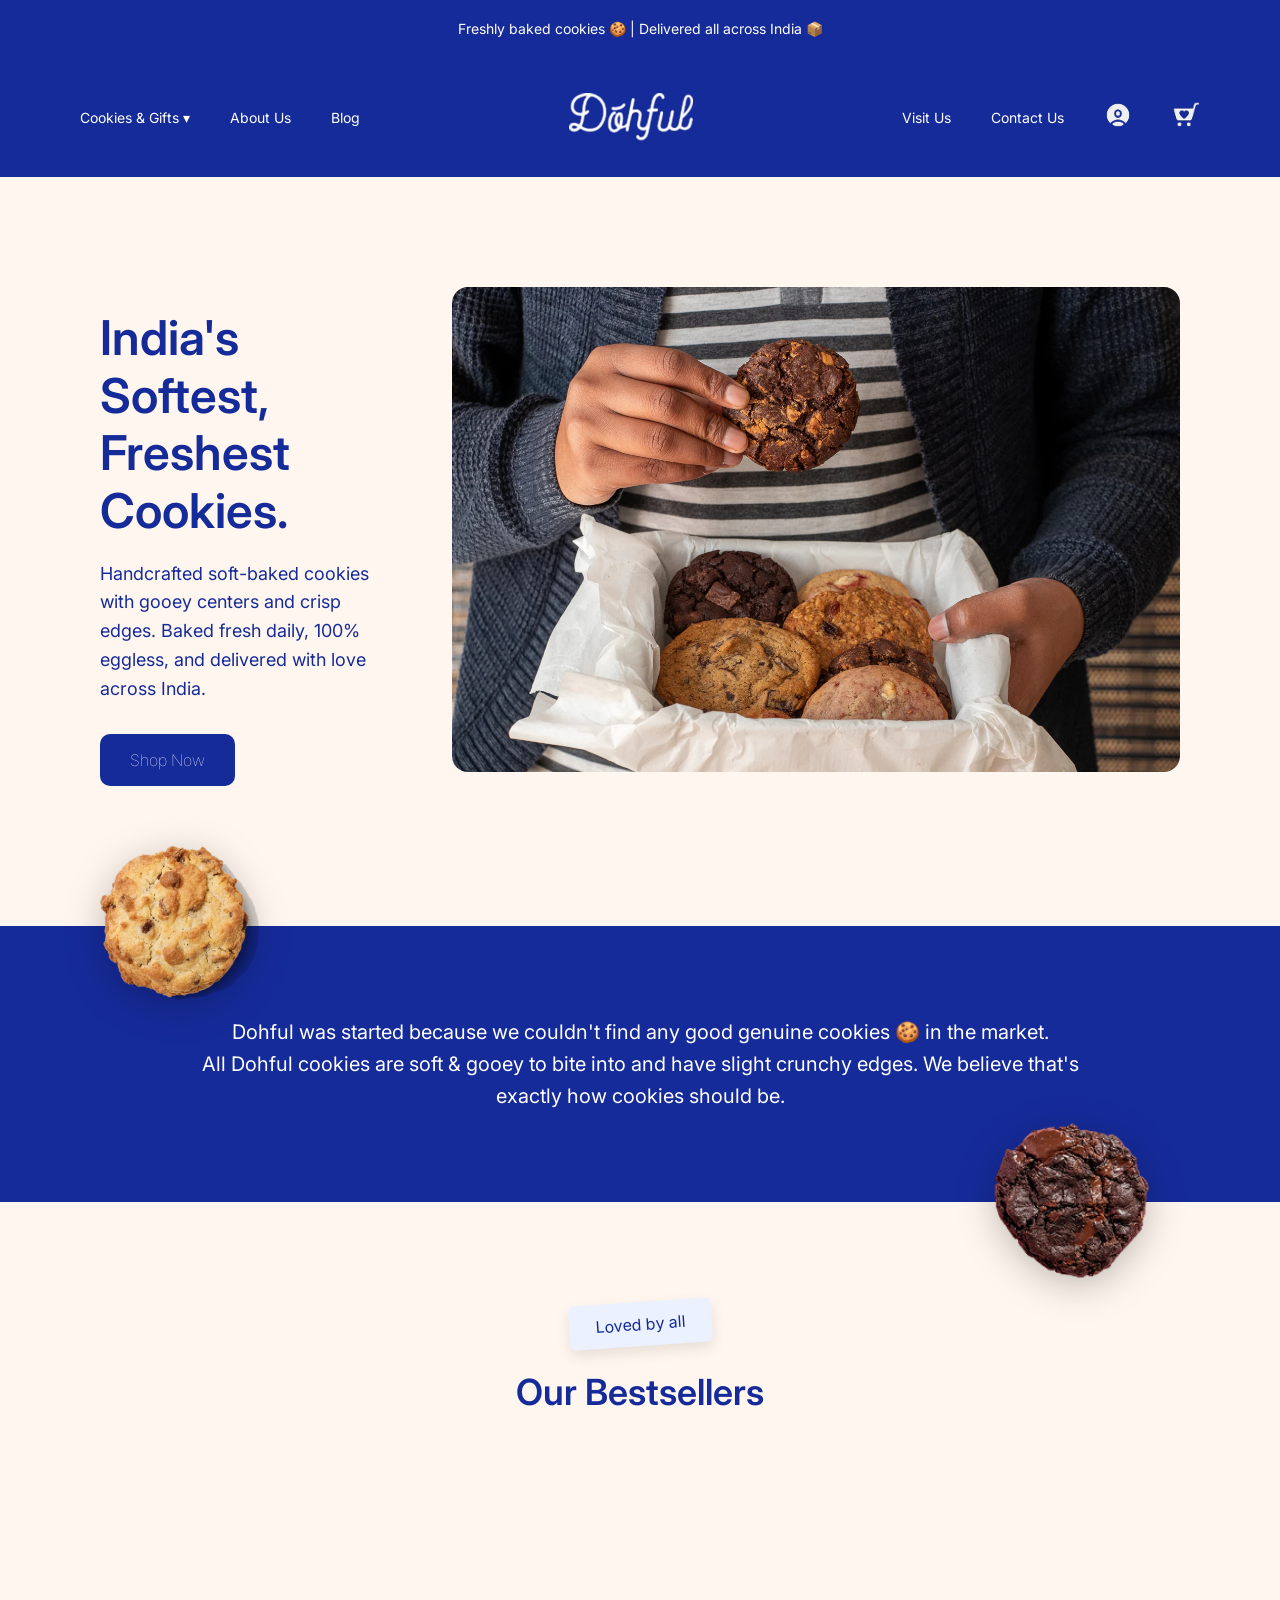
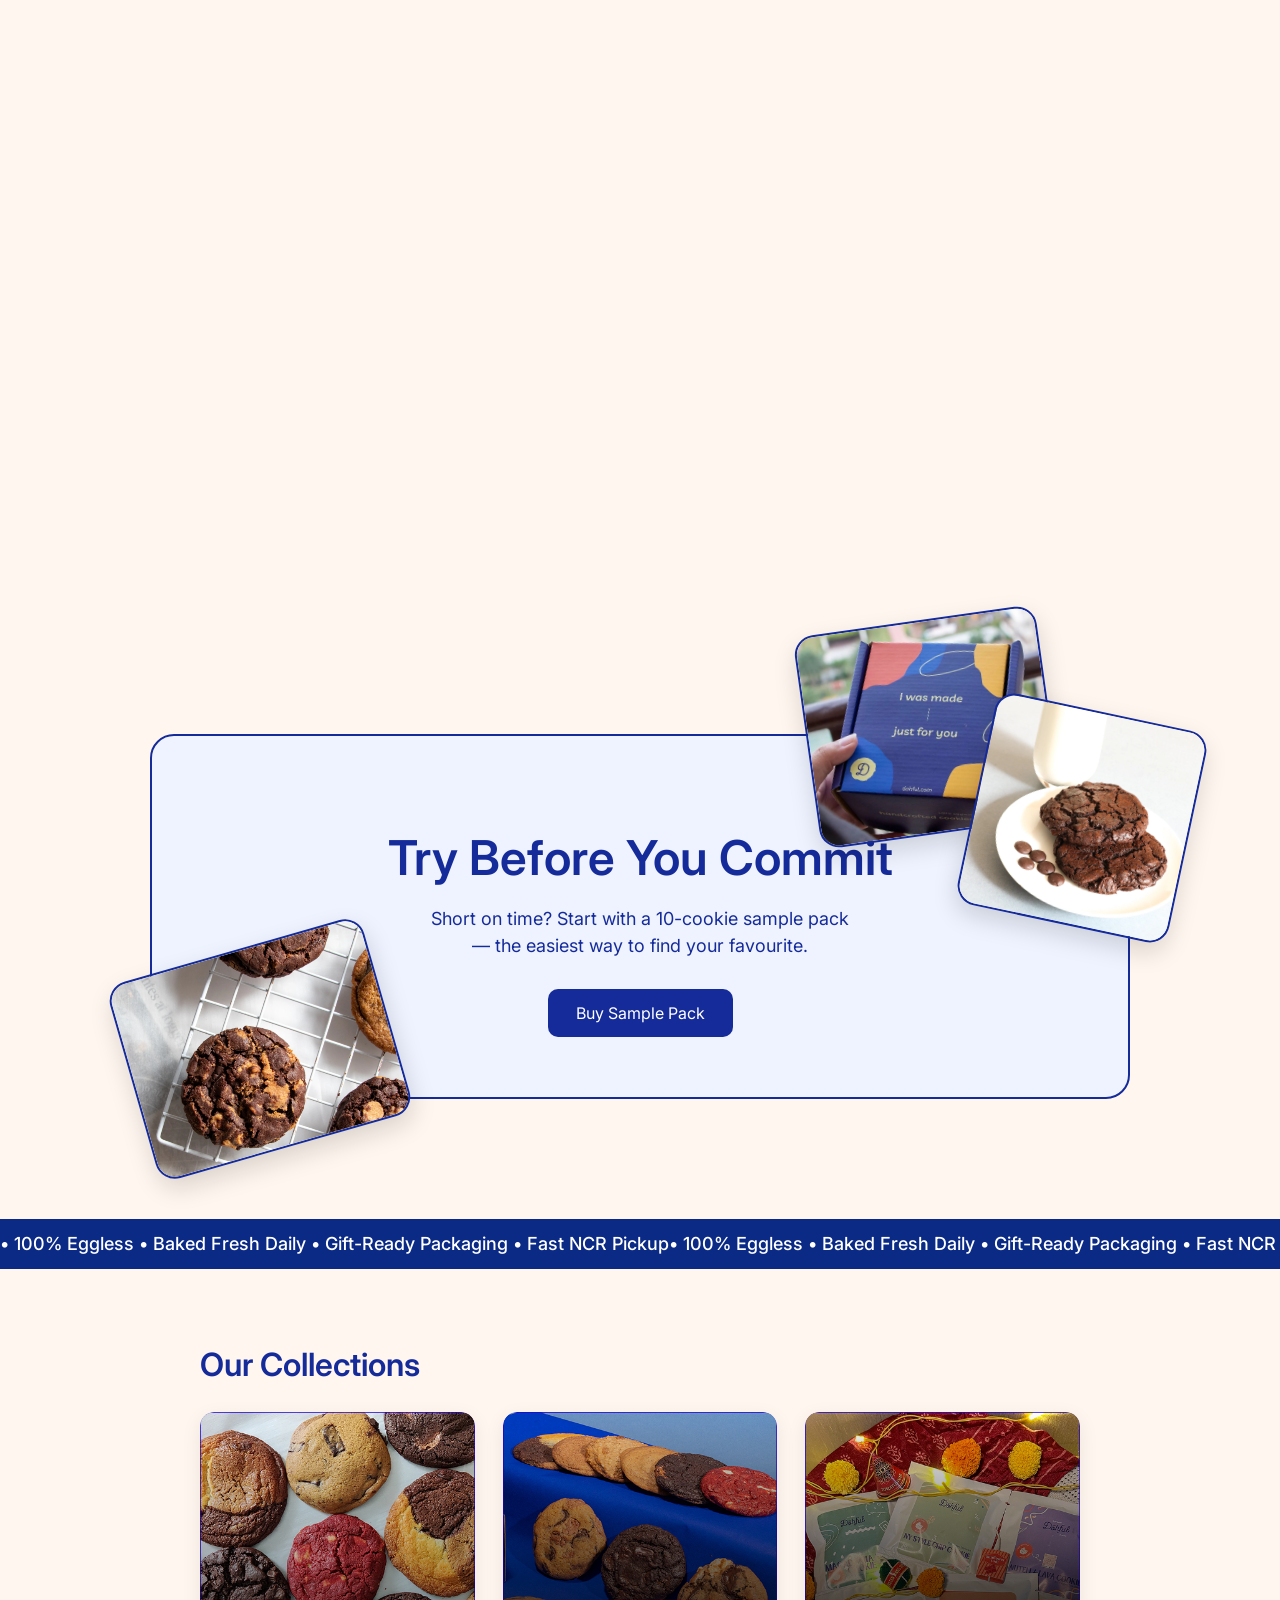
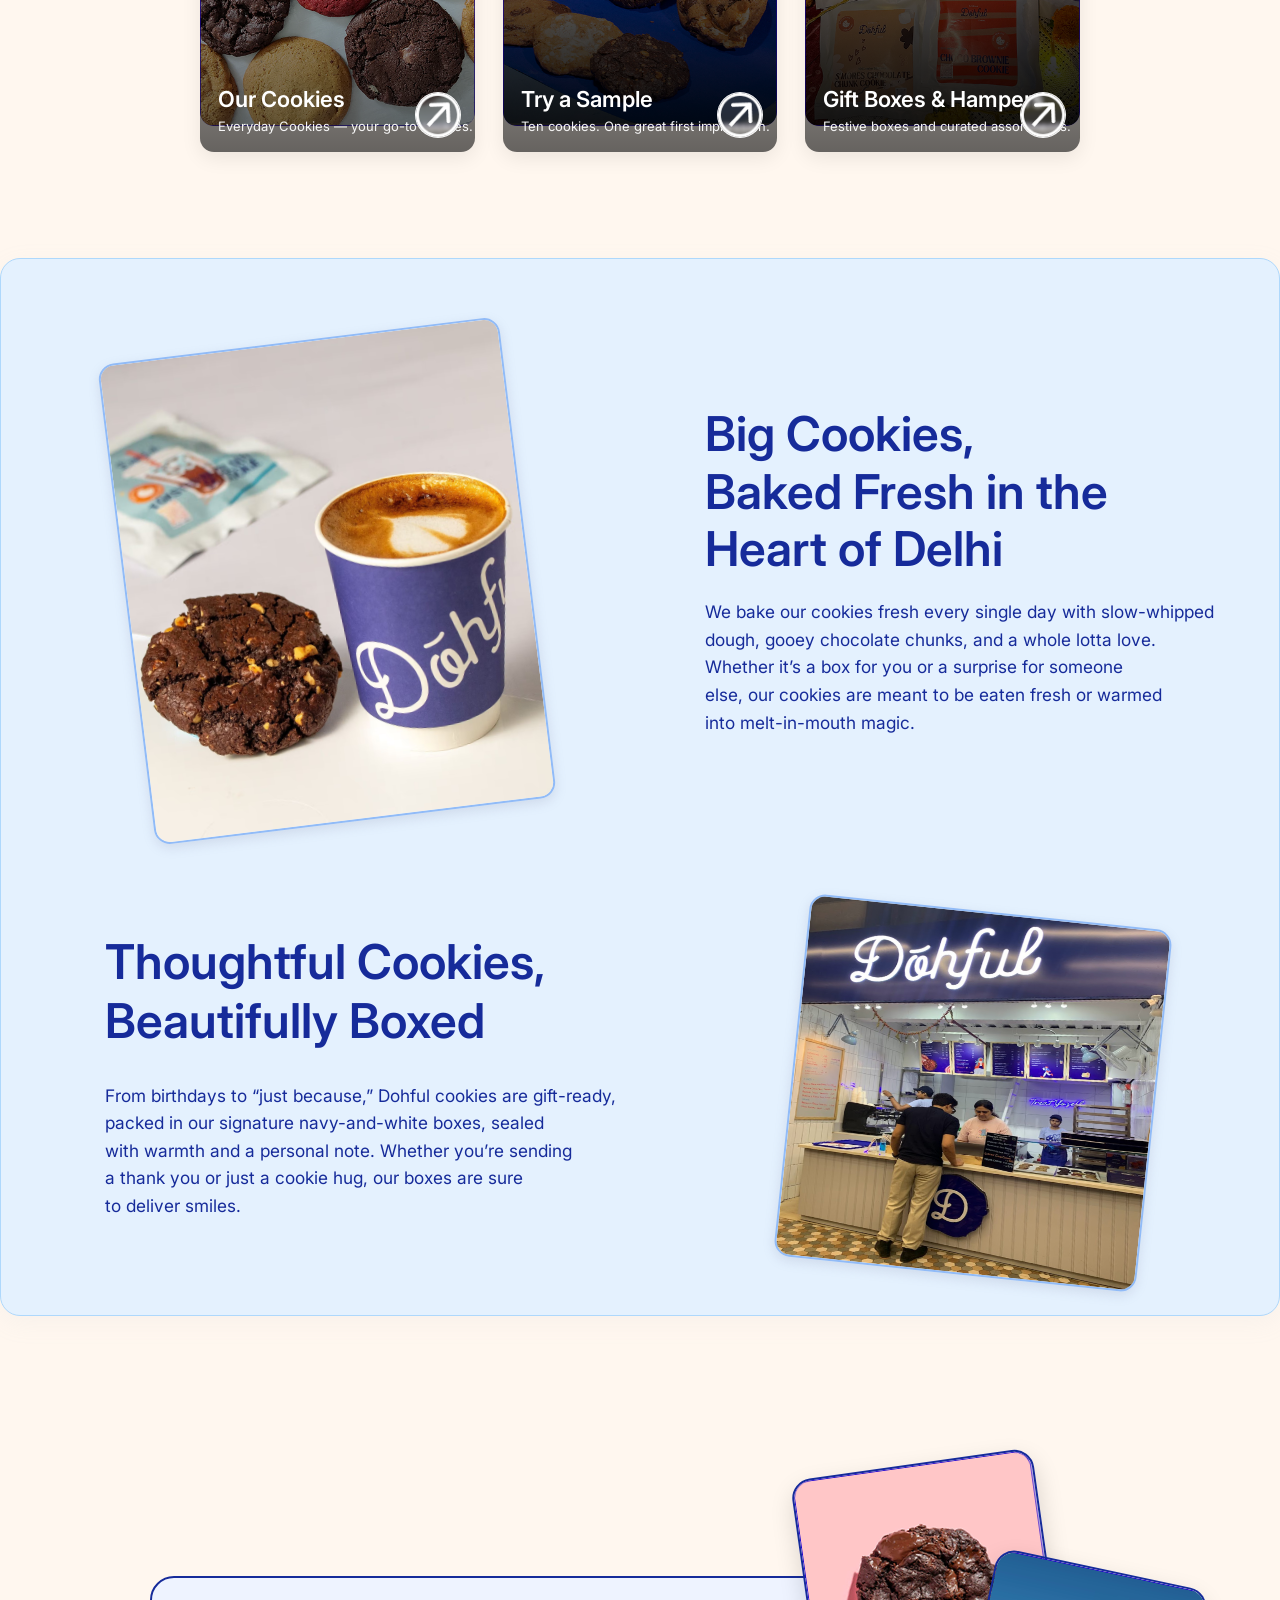
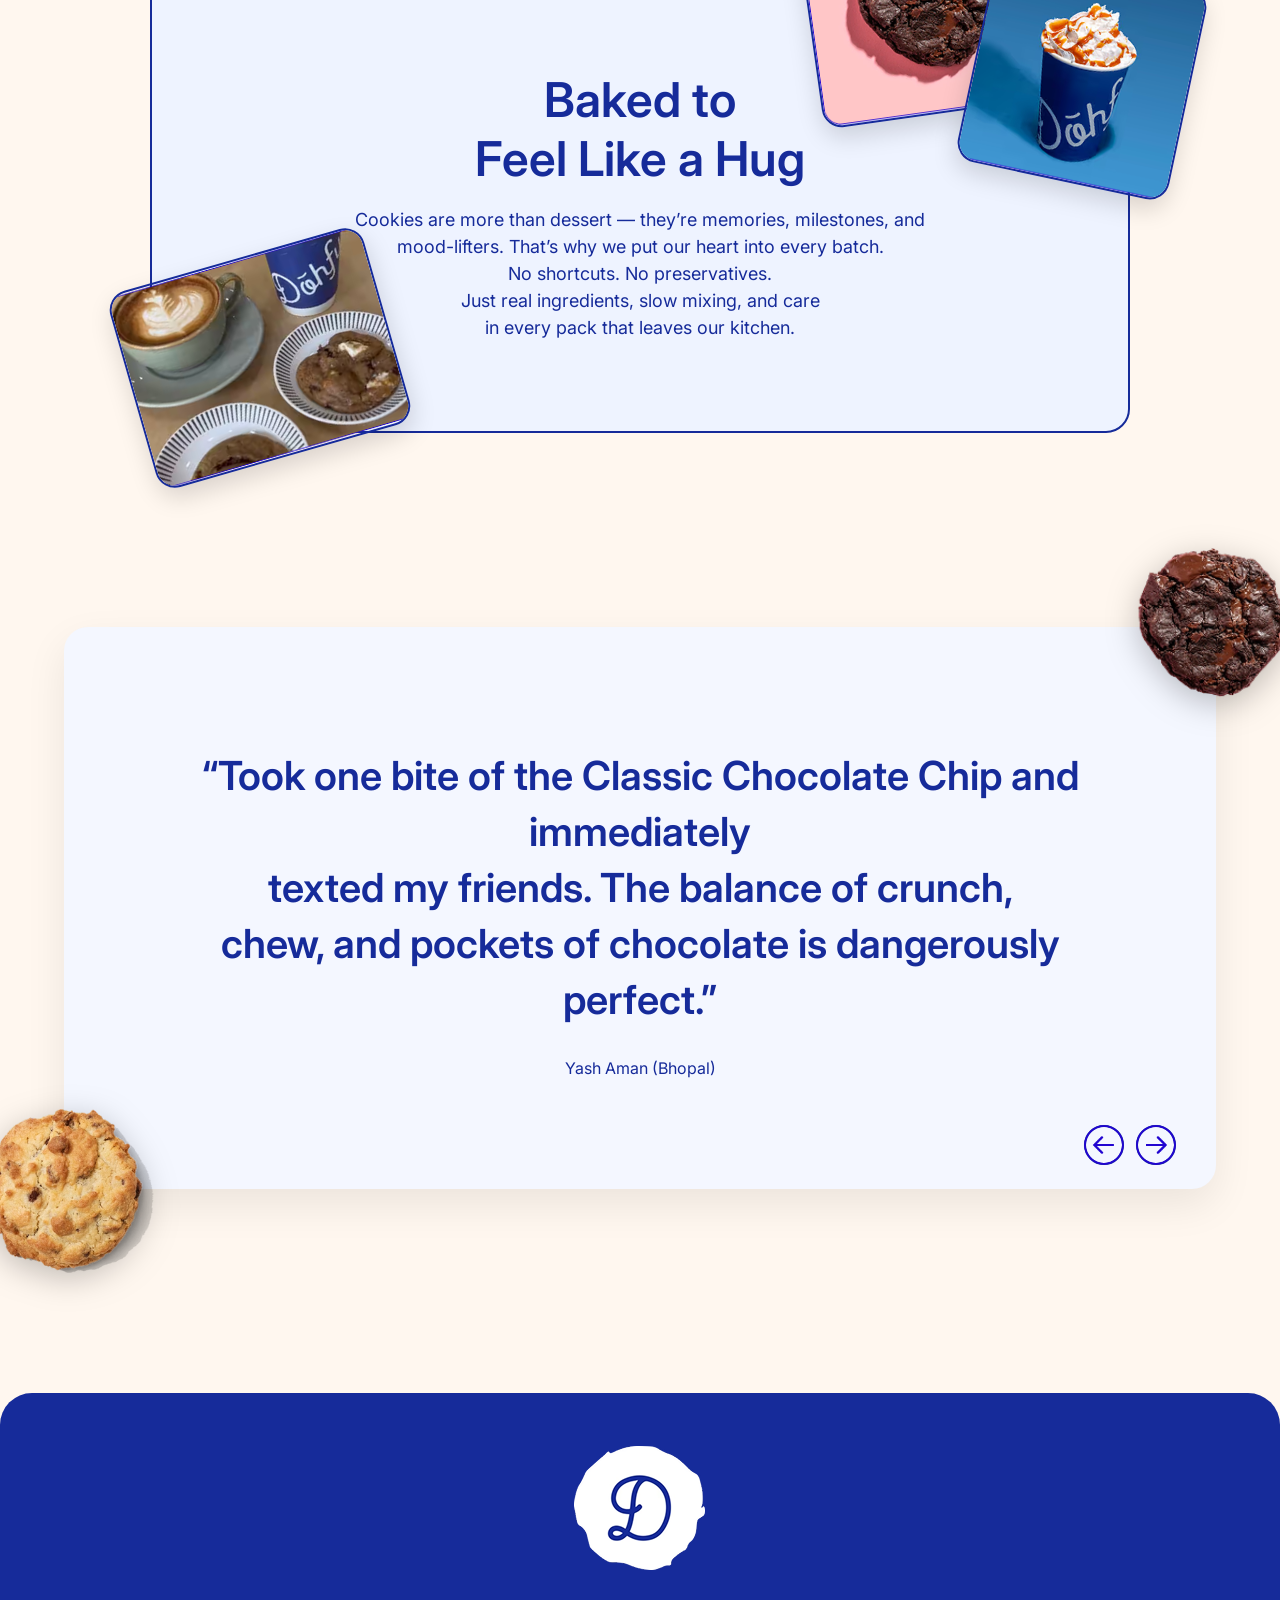
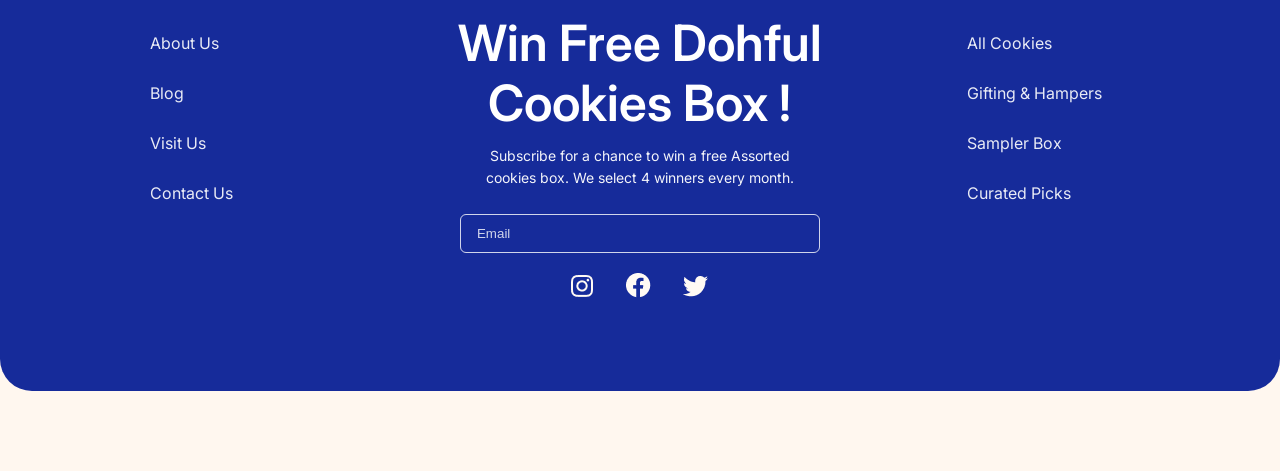
==== index.html @ 947bdd7a "Update index.html" ====
<!DOCTYPE html>
    <html lang="en">
    <head>
        <meta charset="UTF-8">
        <title>Dohful</title>
        <link rel="stylesheet" href="styles.css">
        <link rel="preconnect" href="https://fonts.googleapis.com">
        <link rel="preconnect" href="https://fonts.gstatic.com" crossorigin>
        <link href="https://fonts.googleapis.com/css2?family=Inter:opsz,wght@14..32,300..900&display=swap" rel="stylesheet">

    </head>
    <body>
        <!----------- HEADER ----------->
    <header class="site-header">
  <div class="announcement">
    Freshly baked cookies 🍪 | Delivered all across India 📦
  </div>

  <nav class="navbar">
    <ul class="nav-menu">
      <li class="dropdown">
        <a href="#">Cookies & Gifts ▾</a>

        <div class="mega-menu">
    <div class="mega-inner">

        <a href="everyday-cookies.html" class="mega-card">
            <img src="./images/everyday-cookies.png" alt="Signature Cookie Assortment">
            <h3>Everyday Cookies</h3>
            <p>Everyday Cookies - your go-to cookies..</p>
        </a>

        <a href="gifts-and-hampers.html" class="mega-card">
            <img src="./images/gifting.png" alt="Holiday Tin Gift Set">
            <h3>Gift Boxes & Hampers</h3>
            <p>Festive boxes and curated assortments for every occasion.</p>
        </a>

        <a href="sampler-pack.html" class="mega-card">
            <img src="./images/sample-try.png" alt="Assorted Cookie Box">
            <h3>Sampler Pack</h3>
            <p>Ten cookies. One great first impression.</p>
        </a>

        <a href="assorted-picks.html" class="mega-card">
            <img src="./images/assorted.png" alt="Holiday Gift Guide">
            <h3>Assorted Picks</h3>
            <p>A curated mix of our bestselling flavors, all in one box.</p>
        </a>

    </div>

    <div class="mega-footer">
        <a href="all-cookies.html" class="mega-explore-btn">
            Explore all Cookies & Gifts!
            <img src="./images/right-arrow-png.png" alt="" class="mega-arrow">
        </a>
    </div>
</div>

      </li>

      <li><a href="about.html">About Us</a></li>
      <li><a href="#">Blog</a></li>

      <li class="logo">
        <a href="index.html"><img src="./images/logo-dohful.png" alt="Dohful Logo"></a>
      </li>

      <li><a href="visit-us.html">Visit Us</a></li>
      <li><a href="contact-us.html">Contact Us</a></li>

      <li class="account-icon">
        <a href="#"><img src="./images/Test Account.png" alt="Account Icon"></a>
      </li>

      <li class="cart-icon">
        <a href="#"><img src="./images/Favorite Cart.png" alt="Cart Icon"></a>
      </li>
    </ul>
  </nav>
</header>




        <div class="hero-section">
            <div class="hero-left">
                <h1>India's Softest,<br>Freshest Cookies.</h1>
                <p>
                    Handcrafted soft-baked cookies with gooey centers and 
                crisp edges. Baked fresh daily, 100% eggless, and 
                delivered with love across India.
                </p>
                <a href="#" class="shop-btn">Shop Now</a>
            </div>
            
            <div class="hero-right">
                <img src="./images/img-1.png" alt="Cookies Image">
            </div>
        </div>
        
        <div class="about-band">
            <img class="cookie-left-img" src="./images/new-york-cookie.png" alt="cookie left">
            <img class="cookie-right-img" src="./images/chocochip-cookie.png" alt="cookie right">
            
            <div class="about-inner">
                <p class="about-text-index">
                    Dohful was started because we couldn't find any good genuine cookies 🍪 in the market.
                    <br>
                    All Dohful cookies are soft &amp; gooey to bite into and have slight crunchy edges.
                    We believe that's exactly how cookies should be.
                </p>
            </div>
        </div>


        <div class="loved-badge">
            Loved by all
        </div>

        <h2 class="bestsellers-title">Our Bestsellers</h2>


        <div class="try-section">
            <img class="try-img try-left" src="./images/image 7.png" alt="cookie image">
            <img class="try-img try-right-top" src="./images/image 8.png" alt="right image">
            <img class="try-img try-right-bottom" src="./images/image 6.png" alt="right image 2">
            <div class="try-box">
                <h1>Try Before You Commit</h1>
                <p>
                    Short on time? Start with a 10-cookie sample pack<br>
                    — the easiest way to find your favourite.
                </p>
                <a href="#" class="try-btn">Buy Sample Pack</a>
            </div>
        </div>
        
        <div class="marq" aria-hidden="true">
            <div class="marq-inner">
                <span class="marq-item"> • 100% Eggless • Baked Fresh Daily • Gift-Ready Packaging • Fast NCR Pickup </span>
            </div>
        </div>

    <section class="collections-section">
        <div class="collections-header">
            <h3>Our Collections</h3>
        </div>
        
        <div class="collections-grid">

        <!-- CARD 1 -->
        <article class="col-card">
        <img src="./images/CARDS-1.png" alt="">
        <div class="col-overlay"></div>
        <div class="col-meta">
            <h4>Our Cookies</h4>
            <p>Everyday Cookies — your go-to cookies.</p>
        </div>

        <!-- SMALL ARROW — replace src -->
        <a class="col-cta" href="#">
            <img src="images/arrow-small.png" alt="Open" class="arrow-small">
        </a>
        </article>

        <!-- CARD 2 -->
        <article class="col-card">
        <img src="./images/CARDS-2.png" alt="">
        <div class="col-overlay"></div>
        <div class="col-meta">
            <h4>Try a Sample</h4>
            <p>Ten cookies. One great first impression.</p>
        </div>

        <!-- SMALL ARROW -->
        <a class="col-cta" href="#">
            <img src="images/arrow-small.png" alt="Open" class="arrow-small">
        </a>
        </article>

        <!-- CARD 3 -->
        <article class="col-card">
        <img src="./images/CARDS-3.png" alt="">
        <div class="col-overlay"></div>
        <div class="col-meta">
            <h4>Gift Boxes & Hampers</h4>
            <p>Festive boxes and curated assortments.</p>
        </div>

        <!-- SMALL ARROW -->
        <a class="col-cta" href="#">
            <img src="images/arrow-small.png" alt="Open" class="arrow-small">
        </a>
        </article>

    </div>
    </section>


    <section class="brand-section">
        <div class="brand-feature">
        <div class="brand-image-wrapper">
            <img src="./images/image 14.png" alt="Cookie and Coffee" class="brand-img">
        </div>
        <div class="brand-content">
            <h2 class="brand-heading">Big Cookies,<br> Baked Fresh in the<br> Heart of Delhi</h2>
            <p class="brand-desc">
            We bake our cookies fresh every single day with slow-whipped <br> dough, gooey chocolate chunks, and a whole lotta love.<br> Whether it’s a box for you or a surprise for someone <br>else, our cookies are meant to be eaten fresh or warmed <br>into melt-in-mouth magic.
            </p>
        </div>
        </div>
        <div class="gift-feature">
        <div class="gift-content">
            <h3 class="gift-heading">Thoughtful Cookies,<br> Beautifully Boxed</h3>
            <br>
            <p class="gift-desc">
            From birthdays to “just because,” Dohful cookies are gift-ready, <br> packed in our signature navy-and-white boxes, sealed<br> with warmth and a personal note. Whether you’re sending<br> a thank you or just a cookie hug, our boxes are sure<br> to deliver smiles.
            </p>
        </div>
        <div class="gift-image-wrapper">
            <img src="./images/image 17.png" alt="Dohful Shop Counter" class="gift-img">
        </div>
        </div>
    </section>



    <div class="try-section">
            <img class="try-img try-left" src="./images/Rectangle 61.png" alt="cookie image">
            <img class="try-img try-right-top" src="./images/Rectangle 62.png" alt="right image">
            <img class="try-img try-right-bottom" src="./images/Rectangle 63.png" alt="right image 2">
            <div class="try-box">
                <h1>Baked to <br>Feel Like a Hug</h1>
                <p>
                    Cookies are more than dessert — they’re memories, milestones, and <br>mood-lifters. That’s why we put our heart into every batch.<br> No shortcuts. No preservatives.<br> Just real ingredients, slow mixing, and care<br> in every pack that leaves our kitchen.
                </p>

            </div>
        </div>


    <div class="cookie-section">
        <div class="carousel-wrapper">
        <!-- Cookie images (fixed) -->
        <img src="./images/new-york-cookie.png" alt="Cookie" class="cookie cookie-left" />
        <img src="./images/chocochip-cookie.png" alt="Cookie" class="cookie cookie-right" />

        <!-- Carousel -->
        <div class="carousel">
        <button class="nav-btn nav-left" id="prevBtn">
            <img src="./images/left-arrow.png" alt="Previous" />
        </button>

        <div class="carousel-viewport">
            <div class="carousel-track">
            <!-- Slide 1 -->
            <div class="slide">
                <div class="card">
                <h1 class="quote">
                    “Took one bite of the Classic Chocolate Chip and immediately <br> texted my friends. The balance of crunch,<br> chew, and pockets of chocolate is dangerously perfect.”
                </h1>
                <p class="author">Yash Aman (Bhopal)</p>
                </div>
            </div>
            <!-- Slide 2 -->
            <div class="slide">
                <div class="card">
                <h1 class="quote">
                    “The Red Velvet cookie genuinely feels like dessert <br> and a hug at the same time. Soft, fudgy,<br> and loaded with flavor—I regret only ordering six.”
                </h1>
                <p class="author">Chavi Kumari (Mumbai)</p>
                </div>
            </div>
            <!-- Slide 3 -->
            <div class="slide">
                <div class="card">
                <h1 class="quote">
                    I tried the Nutella Lava and nearly cried. It’s everything <br> a cookie should be — soft, gooey, and just the right kind of sinful.
                </h1>
                <p class="author">Rhea Mehta (New Delhi)</p>
                </div>
            </div>
            </div>
        </div>

        <button class="nav-btn nav-right" id="nextBtn">
            <img src="./images/righ-arrow.png" alt="Next" />
        </button>
        </div>
    </div>
    </div>





    <div class="page-wrapper">

            <footer class="footer-card">
                
                <!-- LEFT GRID -->
                <ul class="footer-links">
                    <li><a href="#">About Us</a></li>
                    <li><a href="#">Blog</a></li>
                    <li><a href="#">Visit Us</a></li>
                    <li><a href="#">Contact Us</a></li>
                </ul>

                <!-- CENTER GRID -->
                <div class="footer-center">

                    <div class="footer-logo">
                        <img src="./images/logo-2.png">
                    </div>

                    <h2 class="footer-heading">Win Free Dohful Cookies Box !</h2>
                    <p class="footer-desc">
                        Subscribe for a chance to win a free Assorted cookies box.
                        We select 4 winners every month.
                    </p>

                    <form class="footer-form">
                        <div class="footer-input-wrapper">
                            <input type="email" placeholder="Email">
                            <button type="submit"><i class="fa-solid fa-arrow-right"></i></button>
                        </div>
                    </form>

                    <div class="footer-socials">
        <a href="#" class="insta"><img src="./images/insta.png" alt="Instagram"></a>
        <a href="#"><img src="./images/fb.png" alt="Facebook"></a>
        <a href="#" class="twitter"><img src="./images/twitter.png" alt="Twitter"></a>
    </div>

                </div>

                <!-- RIGHT GRID -->
                <ul class="footer-links">
                    <li><a href="#">All Cookies</a></li>
                    <li><a href="#">Gifting & Hampers</a></li>
                    <li><a href="#">Sampler Box</a></li>
                    <li><a href="#">Curated Picks</a></li>
                </ul>

            </footer>

        </div>





        <script src="script.js"></script>
    </body>
    </html>
---- styles.css ----
body {
    margin: 0;
    font-family: "Inter", sans-serif;
    font-weight: 400;
    font-style: normal;
    background:#FFF7EF;
}

.site-header {
    background: #162B9A;
    color: #fff;
}

.announcement {
    text-align: center;
    padding: 20px 0 20px 0;
    font-size: 14px;
}

.navbar {
    display: flex;
    align-items: center;
    justify-content: space-between;
    padding: 30px 80px 30px 80px;
}


.logo {
    font-family: 'Pacifico', cursive;
    font-size: 45px;
    font-weight: 400;
    letter-spacing: 1px;
    margin: 0 80px;
}

a {
    color: #fff;
    text-decoration: none;
    font-size: 12px;
    transition: opacity 0.2s;
}

a:hover {
    opacity: 0.75;
}

/* Dropdown Styling */
/* nav reset */
.nav-menu {
  display: flex;
  align-items: center;
  gap: 40px;        /* space between each item */
  width: 100%;
  padding: 0;
  margin: 0;
  list-style: none; /* remove bullets */
}

/* remove bullets on li as well (safe fallback) */
.nav-menu li {
  list-style: none;
}

/* center the logo and push left/right groups to edges */
.nav-menu .logo {
  margin: 0 auto;    /* <- the magic: centers logo, pushes later items to right */
  display: flex;     /* allows vertical centering */
  align-items: center;
}

/* logo image sizing */
.logo img {
  height: 48px; /* tweak as needed */
  width: auto;
  display: block;
}

/* optional: make links visually consistent */
.nav-menu a {
  color: #fff;
  text-decoration: none;
  font-size: 14px;
  display: inline-block;
  padding: 6px 0;
}

/* keep dropdown positioning as-is */


.nav-menu .dropdown {
    position: relative;
}

.account-icon img{
    height: 28px;
    width: 28px;
    display: block;
}

.cart-icon img{
    height: 28px;
    width: 28px;
    display: block;
}


.hero-section {
    display: flex;
    align-items: center;
    justify-content: space-around;
    padding: 100px 100px;
    background: #FFF7EF;
    gap: 60px;
}

.hero-left {
    max-width: 480px;
}

.hero-left h1 {
    font-size: 48px;
    font-weight: 600;
    color: #162B9A;
    margin-bottom: 20px;
    line-height: 1.2;
}

.hero-left p {
    font-size: 18px;
    color: #162B9A;
    margin-bottom: 30px;
    line-height: 1.6;
    font-weight: 400;
}

.shop-btn {
    display: inline-block;
    padding: 16px 30px;
    background: #162B9A;
    color: #fff;
    border-radius: 10px;
    font-size: 16px;
    text-decoration: none;
    font-weight: 100;
    transition: 0.2s;
}

.shop-btn:hover {
    opacity: 0.85;
}

.hero-right img {
    width: 728px;
    border-radius: 16px;
    object-fit: cover;
}



/* ABOUT BAND */
.about-band {
    position: relative;
    background: #162B9A;
    padding: 70px 20px;
    text-align: center;
    margin-top: 40px;
}

.about-inner {
    max-width: 900px;
    margin: 0 auto;
}

.about-text-index {
    color: white;
    font-size: 20px;
    font-weight: 400;
    line-height: 1.6;
}

/* INDIVIDUAL COOKIE SIZES */
.cookie-left-img {
    position: absolute;
    top: -80px;         /* adjust */
    left: 100px;         /* adjust */
    width: 160px;       /* ← change size here */
    height: auto;
    filter: drop-shadow(0 8px 18px rgba(0,0,0,0.25));
}

.cookie-right-img {
    position: absolute;
    bottom: -120px;      /* adjust */
    right: 80px;        /* adjust */
    width: 260px;       /* ← change size here */
    height: auto;
    filter: drop-shadow(0 8px 18px rgba(0,0,0,0.25));
}


.cookie-left-img:hover,
.cookie-right-img:hover {
    animation: cookie-dance 1.5s ease-in-out infinite;
    cursor: pointer; /* optional: shows clickable feel */
}


.cookie-right-img {
    animation-duration: 3.2s;
    animation-delay: 0.4s;
}


@keyframes cookie-dance {
    0% {
        transform: rotate(-6deg) translateY(0);
    }
    50% {
        transform: rotate(6deg) translateY(-6px);
    }
    100% {
        transform: rotate(-6deg) translateY(0);
    }
}


.loved-badge {
    display: block;             /* makes margin auto work */
    background: #EBF1FF;
    color: #162B9A;
    font-size: 16px;
    font-weight: 400;
    padding: 12px 26px;
    border-radius: 6px;
    transform: rotate(-4deg);
    box-shadow: 0 6px 14px rgba(0,0,0,0.1);
    
    width: fit-content;         /* shrink to actual text */
    margin: 100px auto;          /* centers horizontally */
    text-align: center;
}


.bestsellers-title {
    text-align: center;
    font-size: 36px;
    font-weight: 600;
    color: #162B9A;      /* same blue as other headings */
    margin-top: -76px;
    margin-bottom: 800px;
}




/* Entire wrapper */
.try-section {
    position: relative;
    padding: 120px 0;
    background: #FFF7EF;
    text-align: center;
}

/* Center box */
.try-box {
    background: #EEF3FF;
    border: 2px solid #162B9A;
    border-radius: 24px;
    padding: 60px 40px;
    width: 70%;
    margin: 0 auto;
}

/* Heading */
.try-box h1 {
    font-size: 48px;
    font-weight: 600;
    color: #162B9A;
    margin-bottom: 16px;
}

/* Subtext */
.try-box p {
    font-size: 18px;
    color: #162B9A;
    margin-bottom: 30px;
    line-height: 1.5;
    font-weight: 400;
}

/* Button */
.try-btn {
    background: #162B9A;
    color: #fff;
    padding: 14px 28px;
    font-size: 16px;
    border-radius: 10px;
    text-decoration: none;
    display: inline-block;
}

/* All images */
.try-img {
    position: absolute;
    width: 240px;
    border-radius: 20px;
    border: 2px solid #162B9A;
    object-fit: cover;
    box-shadow: 0 10px 25px rgba(0,0,0,0.15);
}



.try-right-bottom {
    width: 212px;    /* size of the square */
    height: 212px;   /* SAME as width => square */
    top: 55%;
    right: 2%;
    transform: rotate(4deg);
    object-fit: cover;
}






/* Left image tilt and position */
.try-left {
    width: 260px;
    height: 200px;
    top: 72%;
    left: 10%;
    transform: translateY(-50%) rotate(-16deg);
}

/* Right top image */
.try-right-top {
    top: 1%;
    right: 18%;
    transform: rotate(-8deg);
}

/* Right bottom image */
.try-right-bottom {
    top: 16%;
    right: 7%;
    transform: rotate(12deg);
}


.marq {
  background: #0b2a86;
  color: #fff;
  padding: 16px 0;
  overflow: hidden;
  white-space: nowrap;
  margin-bottom: 20PX;
}

.marq-inner {
  display: flex;
  align-items: center;
  gap: 0;
  will-change: transform;
  animation-name: marq;
  animation-timing-function: linear;
  animation-iteration-count: infinite;
  /* start paused by default; the running class will enable it */
  animation-play-state: paused;
}

/* when JS adds .running, animation runs */
.marq-inner.running {
  animation-play-state: running;
}

/* keep this so CSS hover can also pause */
.marq:hover .marq-inner {
  animation-play-state: paused;
}


/* remove extra spacing caused by padding or margins on the item */
.marq-item {
  display: inline-block;
  margin: 0;
  padding: 0;          /* <-- remove padding; set to 0 to have no gap */
  font-weight: 500;
  font-size: 18px;
  line-height: 1;
}

/* keyframes use translate3d for GPU compositing */
@keyframes marq {
  0%   { transform: translate3d(0,0,0); }
  100% { transform: translate3d(-50%,0,0); }
}

.marq:hover .marq-inner {
    animation-play-state: paused;
}


/* =======================
   OUR COLLECTIONS SECTION
   ======================= */

.collections-section {
  padding: 56px 200px;
  background: #FFF7EF;
  color: #162B9A;
}

/* Header Row */
.collections-header {
  display: flex;
  align-items: center;
  justify-content: space-between;
  margin-bottom: 28px;
}

.collections-header h3 {
  margin: 0;
  font-size: 32px;
  font-weight: 600;
  color: #162B9A;
}


.arrow-big {
  width: 42px;
  height: 42px;
  object-fit: contain;
}


/* GRID OF CARDS */
.collections-grid {
  display: grid;
  grid-template-columns: repeat(3, 1fr);
  gap: 28px;
  align-items: start;
}

/* Card Container */
.col-card {
  position: relative;
  overflow: hidden;
  border-radius: 14px;
  min-height: 340px;
  cursor: pointer;
  box-shadow: 0 6px 20px rgba(0,0,0,0.08);
  transition: transform .22s ease, box-shadow .22s ease;
}

.col-card:hover {
  transform: translateY(-8px);
  box-shadow: 0 18px 40px rgba(0,0,0,0.12);
}

/* Card Image */
.col-card img {
  width: 100%;
  height: 100%;
  object-fit: cover;
  display: block;
  border-radius: 14px;
}

/* Overlay Gradient */
.col-overlay {
  position: absolute;
  inset: 0;
  background: linear-gradient(
    180deg,
    rgba(0,0,0,0.0) 0%,
    rgba(0,0,0,0.4) 65%,
    rgba(0,0,0,0.6) 100%
  );
  z-index: 2;
}

/* Text inside Card */
.col-meta {
  position: absolute;
  left: 18px;
  bottom: 18px;
  z-index: 3;
  color: #fff;
}

.col-meta h4 {
  margin: 0 0 6px 0;
  font-size: 22px;
  font-weight: 600;
}

.col-meta p {
  margin: 0;
  font-size: 13px;
  opacity: 0.95;
  max-width: 260px;
}

/* SMALL ARROW IN CARDS */
.col-cta {
  position: absolute;
  right: 14px;
  bottom: 14px;
  z-index: 4;
  width: 44px;
  height: 44px;
  border-radius: 50%;
  text-decoration: none;
  display: flex;
  align-items: center;
  justify-content: center;
  background: rgba(255,255,255,0.15);
  border: 1px solid rgba(255,255,255,0.95);
  backdrop-filter: blur(2px);
  transition: transform .15s ease, background .15s ease;
}

.col-cta:hover {
  transform: translateY(-4px);
  background: rgba(255,255,255,0.22);
}

.arrow-small {
  width: 22px;
  height: 22px;
  object-fit: contain;

  /* If your arrow is black and you want it white: */
  filter: brightness(0) invert(1);
}

/* Responsive Fixes */
@media (max-width: 980px) {
  .collections-grid {
    grid-template-columns: repeat(2, 1fr);
  }
}

@media (max-width: 640px) {
  .collections-grid {
    grid-template-columns: 1fr;
  }
  .collections-section {
    padding: 40px 28px;
  }
  .collections-header h3 {
    font-size: 26px;
  }
}


.col-card {
    cursor: pointer;
}







.brand-section {
  max-width: 1240px;
  margin: 50px auto 0 auto;
  padding: 40px 24px;
  background: #e4f1fe;
  border-radius: 20px;
  box-shadow: 0 7px 24px #bbc5d81a;
  border: 1.5px solid #aed8fc;
  display: flex;
  flex-direction: column;
  gap: 48px;
  margin-bottom: 140px;
}

.brand-feature, .gift-feature {
  display: flex;
  flex-wrap: wrap;
  align-items: center;
  gap: 36px;
}

.brand-image-wrapper, .gift-image-wrapper {
  flex: 1 1 220px;
  display: flex;
  justify-content: center;
}

.brand-img{
  width: 400px;
  height: 480px;
  border-radius: 16px;
  border: 2.5px solid #91bbf7;
  box-shadow: 0 4px 12px #7c81a133;
  transform: rotate(-7deg);
  margin-top: 40px;
  margin-bottom: 40px;
}


.gift-img {
  width: 360px;
  height: 460px;
  border-radius: 16px;
  border: 2.5px solid #91bbf7;
  box-shadow: 0 4px 12px #7c81a133;
  transform: rotate(-7deg);
}

.gift-img { transform: rotate(6deg); }

.brand-content, .gift-content {
  flex: 2 1 350px;
  min-width: 250px;
}

.brand-heading {
  color: #162b9a;
  font-size: 3em;
  margin: 0 0 20px 140px;
  line-height: 1.2;
  font-weight: 600;
  
}

.brand-desc{
  font-size: 1.08em;
  color: #162b9a;
  line-height: 1.6;
  margin: 0 0 20px 140px;
}

.gift-desc {
  font-size: 1.08em;
  color: #162b9a;
  line-height: 1.6;
  margin: 0 0 14px 0;
  margin-left: 80px;
}

.gift-heading {
  color: #162b9a;
  font-size: 3em;
  margin-bottom: 12px;
  font-weight: 600;
  margin-top: -20px;
  margin-left: 80px;
}

@media (max-width: 730px) {
  .brand-feature, .gift-feature {
    flex-direction: column;
    gap: 18px;
  }
  .brand-img, .gift-img {
    width: 98vw;
    max-width: 245px;
  }
  .brand-section {
    padding: 20px 6vw;
    border-radius: 10px;
  }
}



/* ADD THESE LINES in styles.css */

/* Shift the above photo (cookie and coffee) left */
.brand-image-wrapper {
  justify-content: flex-start;  /* pushes image to the left */
}

.brand-img {
  margin-left: 100px;  /* fine adjustment: shift further left if you want */
}

/* Shift the below photo (shop counter) right */
.gift-image-wrapper {
  justify-content: flex-end;   /* pushes image to the right */
}

.gift-img {
  margin-right: 100px; /* fine adjustment: shift further right if you want */
}

/* For small screens, reset to center for readability */
@media (max-width: 730px) {
  .brand-image-wrapper, .gift-image-wrapper {
    justify-content: center;
  }
  .brand-img, .gift-img {
    margin-left: 0;
    margin-right: 0;
  }
}



.carousel-wrapper {
  position: relative;
  width: 80vw;
  max-width: 900px;
  height: 400px;
  background: #fdf4e8; /* outer beige */
  display: flex;
  justify-content: center;
  align-items: center;
}

/* Cookie images (fixed) */
.cookie {
  position: absolute;
  width: 120px;
  object-fit: contain;
  filter: drop-shadow(0 8px 16px rgba(0, 0, 0, 0.25));
  pointer-events: none;
}

.cookie-left {
  width: 170px;
  left: -80px;
  bottom: 10px;
}

.cookie-right {
  width: 250px;   /* increase this value */
  right: -120px;
  top: -44px;
}

/* Carousel card area */
.carousel {
  position: relative;
  width: 70%;
  height: 70%;
  background: #f4f7ff;
  border-radius: 24px;
  box-shadow: 0 16px 40px rgba(0, 0, 0, 0.08);
  display: flex;
  align-items: center;
  padding: 0 72px; /* space for arrows inside */
}

/* Viewport and track */
.carousel-viewport {
  overflow: hidden;
  width: 100%;
}

.carousel-track {
  display: flex;
  transition: transform 0.5s ease;
  height: 100%;
}

.slide {
  min-width: 100%;
  display: flex;
  align-items: center;
  justify-content: center;
}

/* Card content */
.card {
  text-align: center;
  padding: 24px 16px;
}

.quote{
  font-size: 2.5rem;
  line-height: 1.4;
  color: #162b9a;
  font-weight: 600;
  margin-bottom: 30px;
}

.author {
  font-size: 1rem;
  color: #162b9a;
}

/* Arrows (fixed) */
.nav-btn {
  position: absolute;
  bottom: 24px;
  width: 40px;
  height: 40px;
  border-radius: 50%;
  border: 2px solid #162b9a;
  background: #f4f7ff;
  display: flex;
  align-items: center;
  justify-content: center;
  cursor: pointer;
}

.nav-btn img {
  width: 56px;
  height: 56px;
}

.nav-left {
  right: 92px;
}

.nav-right {
  right: 40px;
}

/* Small screens */
@media (max-width: 768px) {
  .carousel-wrapper {
    width: 95vw;
    height: 380px;
  }

  .carousel {
    width: 80%;
    padding: 0 56px;
  }

  .cookie {
    width: 90px;
  }

  .quote {
    font-size: 1.1rem;
  }
}



.carousel-wrapper {
  position: relative;
  width: 90vw;      /* was 80vw */
  max-width: 1200px;/* bigger max width */
  height: 750px;    /* was 400px */
  background: #FFF7EF;
  display: flex;
  justify-content: center;
  align-items: center;
}

.carousel {
  width: 90%;       /* was 70% */
  height: 75%;      /* was 70% */
}


/* Cookie images (fixed) */
.cookie {
  position: absolute;
  z-index: 3;          /* add this */
  /* rest as before */
}

/* Carousel card area */
.carousel {
  position: relative;  /* make sure this is set */
  z-index: 2;          /* optional but makes order explicit */
  /* rest as before */
}


.cookie-section {
  width: 100%;
  /* controls how tall this band is inside your page */
  padding: 80px 0;              /* vertical space around the block */
  display: flex;
  justify-content: center;      /* center horizontally */
}


.cookie-section{
  margin-top: -100px;
}







.page-wrapper {
    background: #FFF7EF;
    display: flex;
    justify-content: center; /* centers footer horizontally */
    padding-top: 30px;       /* adjust spacing as needed */
    min-height: auto;
    align-items: flex-start;
    margin-bottom: 80px; /* < prevents huge vertical spacing */
}



/* FOOTER CARD */
.footer-card {
    width: 100%;
    max-width: 1150px;
    background: #162b9a;
    border-radius: 32px;
    padding: 90px 110px;
    color: #fff;

    display: grid;
    grid-template-columns: 1fr 1.7fr 1fr;   /* equal spacing now */
    column-gap: 80px;
}


/* LEFT + RIGHT LINKS */
.footer-links {
    list-style: none;
    display: flex;
    flex-direction: column;
    gap: 10px;
    font-size: 14px;
    margin-top: 150px;
    gap: 30px;
}

.footer-links a {
    text-decoration: none;
    color: #fff;
    opacity: 0.9;
    font-size: medium;
}
.footer-links a:hover {
    opacity: 1;
    text-decoration: underline;
}

/* CENTER SECTION */
.footer-center {
    text-align: center;
}

.footer-logo {
    width: 50px;
    height: 50px;
    border-radius: 50%;
    background: #fff;
    color: #163b9a;
    font-weight: 600;
    font-size: 28px;
    display: flex;
    align-items: center;
    justify-content: center;
    margin: 0 auto 80px;
}

.footer-heading {
    font-size: 50px;
    font-weight: 600;
    margin-bottom: 12px;
}

.footer-desc {
    max-width: 340px;
    margin: 0 auto 24px;
    font-size: 14px;
    line-height: 1.6;
    opacity: 0.95;
}

/* EMAIL INPUT */
.footer-form {
    max-width: 360px;
    margin: 0 auto 20px;
}

.footer-input-wrapper {
    display: flex;
    border: 1px solid rgba(255,255,255,0.8);
    border-radius: 6px;
    padding: 10px 14px;
    gap: 12px;
}

.footer-input-wrapper input {
    flex: 1;
    border: none;
    background: none;
    outline: none;
    color: #fff;
}
.footer-input-wrapper input::placeholder {
    color: rgba(255,255,255,0.8);
}

.footer-input-wrapper button {
    background: none;
    border: none;
    color: #fff;
    cursor: pointer;
    font-size: 18px;
}

/* SOCIAL ICONS */
.footer-socials {
    display: flex;
    justify-content: center;
    gap: 32px;
    font-size: 18px;
}
.footer-socials a {
    color: #fff;
}

.twitter img {
    margin-top: 3px;   /* increase value to move further down */
}

.insta img{
  margin-top: 2px;
}

.footer-socials a:hover {
    opacity: 0.8;
}

/* RESPONSIVE */
@media (max-width: 800px) {
    .footer-card {
        grid-template-columns: 1fr;
        text-align: center;
        row-gap: 28px;
    }
    .footer-links {
        align-items: center;
    }
}



.tilted-banner {
    display: block;             /* makes margin auto work */
    background: #EBF1FF;
    color: #162B9A;
    font-size: 16px;
    font-weight: 500;
    padding: 12px 26px;
    border-radius: 6px;
    transform: rotate(-2deg);
    box-shadow: 0 6px 14px rgba(0,0,0,0.1);
    
    width: fit-content;         /* shrink to actual text */
    margin: 50px auto;          /* centers horizontally */
    text-align: center;
}


/* ==========================
        ABOUT SECTION
==========================*/

/* ==========================
        ABOUT SECTION
==========================*/

.about-section {
  text-align: center;
  margin-top: 80px;       /* spacing from previous section */
  margin-bottom: 120px;   /* spacing before footer/next block */
}

/* IMAGE + COOKIE WRAPPER */
.about-img-wrapper {
  position: relative;
  width: fit-content;
  margin: 0 auto;
  margin-bottom: 40px;    /* controls space between image and text */
}

/* MAIN ABOUT IMAGE */
.about-us-photo {
  width: 700px;
  display: block;
  margin: 0 auto;
  border: 3px dotted #162B9A;
  padding: 2px;
  border-radius: 10px;
  margin-bottom: 100px;
}

/* COOKIE CORNER IMAGES (ABOUT) */
.about-cookie {
  position: absolute;
  pointer-events: none;
}

/* Top-right cookie (ABOUT) */
.about-cookie-top-right {
  width: 120px;
  top: -70px;
  right: -60px;
}

/* Bottom-left cookie (ABOUT) */
.about-cookie-bottom-left {
  width: 190px;
  bottom: -80px;
  left: -80px;
}

/* TEXT BELOW IMAGE */
.about-text {
  width: 55%;             /* readable width */
  margin: 0 auto;
  margin-top: -10px;      /* pulls text closer to image */
  font-size: 18px;
  line-height: 1.75;
  font-weight: 500;
  color: #162B9A;
  text-align: center;
  margin-bottom: -80px;
}

/* ==========================
        RESPONSIVE FIX
==========================*/

@media (max-width: 900px) {
  .about-us-photo {
    width: 90%;
  }

  .about-text {
    width: 80%;
  }

  .about-cookie-top-right {
    width: 100px;
    top: -50px;
    right: -40px;
  }

  .about-cookie-bottom-left {
    width: 140px;
    bottom: -60px;
    left: -60px;
  }
}

/* ==========================
        REVIEW SECTION
==========================*/

/* Section */
.review-section {
  width: 100%;
  padding: 80px 0;
  display: flex;
  justify-content: center;
}

/* Card wrapper container */
.review-container {
  position: relative;
  max-width: 1000px;
  width: 100%;
  padding: 0 24px;
}

/* Card */
.review-card {
  background: #e8f0ff;
  border-radius: 24px;
  padding: 56px 72px;
  text-align: center;
  box-shadow: 0 18px 40px rgba(0, 0, 0, 0.08);
}

/* Heading */
.review-title {
  font-size: 44px;
  font-weight: 600;
  margin-bottom: 24px;
  color: #162b9a;
}

/* Body Text */
.review-text {
  font-size: 18px;
  line-height: 1.7;
  color: #163b9a;
  max-width: 640px;
  margin: 0 auto;
  font-weight: 400;
}

/* Decorative Cookies (REVIEW) */
.review-decoration {
  position: absolute;
  z-index: 2;
  filter: drop-shadow(0 12px 20px rgba(0, 0, 0, 0.18));
}

/* Bottom-left cookie (REVIEW) */
.deco-bottom-left {
  left: 0;
  bottom: -80px;
  width: 170px;
  transform: translateX(-35%);
}

/* Top-right cookie (REVIEW) */
.deco-top-right {
  right: 0;
  top: -120px;
  width: 240px;
  transform: translateX(35%);
}

/* Responsive */
@media (max-width: 768px) {

  .review-card {
    padding: 40px 28px;
  }

  .review-title {
    font-size: 28px;
  }

  .review-text {
    font-size: 16px;
  }

  .review-decoration {
    width: 120px;
  }

  .deco-bottom-left {
    bottom: -30px;
    transform: translateX(-25%);
  }

  .deco-top-right {
    top: -30px;
    transform: translateX(25%);
  }
}






/* Main Section Container */
.fresh-bake-section {
  max-width: 1240px;
  margin: 50px auto 0;
  padding: 40px 24px;
  background: #e4f1fe;
  border-radius: 20px;
  box-shadow: 0 7px 24px #bbc5d81a;
  border: 1.5px solid #aed8fc;
  display: flex;
  flex-direction: column;
  gap: 48px;
  margin-bottom: 140px;
}



/* ================= LINE 1 ================= */

.fresh-block {
  display: flex;
  flex-wrap: wrap;
  align-items: center;
  gap: 36px;
}

/* Image wrapper + image styling */
.fresh-img-wrap {
  flex: 1 1 220px;
  display: flex;
  justify-content: flex-start;
}

.fresh-img {
  width: 400px;
  height: 400px;
  border-radius: 16px;
  border: 2.5px solid #91bbf7;
  box-shadow: 0 4px 12px #7c81a133;
  transform: rotate(-7deg);
  margin-top: 40px;
  margin-bottom: 40px;
  margin-left: 100px;
}

/* Text container */
.fresh-text-wrap {
  flex: 2 1 350px;
  min-width: 250px;
}

.fresh-title {
  color: #162b9a;
  font-size: 3em;
  margin: 0 0 20px 140px;
  line-height: 1.2;
  font-weight: 500;
}

.fresh-desc {
  font-size: 1.08em;
  color: #162b9a;
  line-height: 1.6;
  margin: 0 0 20px 140px;
}



/* ================= LINE 2 ================= */

.gift-block {
  display: flex;
  flex-wrap: wrap;
  align-items: center;
  gap: 36px;
}

/* Left text */
.gift-text-wrap {
  flex: 2 1 350px;
  min-width: 250px;
}

.gift-title {
  color: #162b9a;
  font-size: 3em;
  font-weight: 600;
  line-height: 1.2;
  margin-bottom: 12px;
  margin-top: -20px;
  margin-left: 80px;
}

.gift-desc {
  font-size: 1.08em;
  color: #162b9a;
  line-height: 1.6;
  margin-left: 80px;
}

/* Right image */
.gift-img-wrap {
  flex: 1 1 220px;
  display: flex;
  justify-content: flex-end;
}

.gift-img {
  width: 360px;
  height: 360px;
  border-radius: 16px;
  border: 2.5px solid #91bbf7;
  box-shadow: 0 4px 12px #7c81a133;
  transform: rotate(6deg);
  margin-right: 100px;
}



/* ================= RESPONSIVE ================= */

@media (max-width: 730px) {
  .fresh-block, .gift-block {
    flex-direction: column;
    gap: 18px;
  }

  .fresh-img, .gift-img {
    width: 98vw;
    max-width: 245px;
    margin-left: 0;
    margin-right: 0;
  }

  .fresh-bake-section {
    padding: 20px 6vw;
    border-radius: 10px;
  }

  .fresh-title, .gift-title {
    margin-left: 0;
    text-align: center;
  }

  .fresh-desc, .gift-desc {
    margin-left: 0;
    text-align: center;
  }

  .fresh-img-wrap, .gift-img-wrap {
    justify-content: center;
  }
}

.say-hi{
    text-align: center;
    font-size: 36px;
    font-weight: 600;
    color: #162B9A;      /* same blue as other headings */
    margin-top: -28px;
}


.visit-us-para{
  width: 80%;             /* readable width */
  margin: 0 auto;     /* pulls text closer to image */
  font-size: 18px;
  line-height: 1.75;
  font-weight: 500;
  color:#162B9A;
  text-align: center;
  margin-bottom: -80px;
  margin-top: 20px;
}



.location-wrapper {
    background-color: #B9D9F7;
    width: 100%;
    padding: 18px 0;
    display: flex;
    justify-content: center;
    margin-top: 120px;
    margin-bottom: 120px;
}

/* Dropdown */
.location-dropdown {
    font-size: 22px;
    font-weight: 600;
    color: #162B9A;
    background-color: #B9D9F7;
    border: none;
    border-radius: 10px;          /* curved edges */
    padding: 10px 36px 10px 16px;
    cursor: pointer;
    outline: none;
    appearance: none;

    background-image: url("./images/dropdown-icon.png");
    background-size: 15px;
    background-repeat: no-repeat;
    background-position: right 12px center;
}

/* Dropdown option list */
.location-dropdown option {
    background: #B9D9F7;
    color: #162b9a;
    font-size: 20px;
    padding: 12px;
    border-radius: 8px;
}

/* Hover effect on options */
.location-dropdown option:hover {
    background: #8FC4F8;
}

/* Add slight shadow to dropdown list */
.location-dropdown:focus {
    border: 2px solid #5096E3;
    box-shadow: 0px 0px 12px rgba(80, 150, 227, 0.5);
}




/* Section Layout */
.why-section {
  width: 100%;
  padding: 80px 0;
  display: flex;
  justify-content: center;
}

/* Wrapper to position cookies */
.why-wrapper {
  position: relative;
  max-width: 1380px;
  width: 100%;
  padding: 0 24px;
}

/* Card Styling */
.why-card {
  background: #e8f0ff;
  border-radius: 24px;
  padding:120px 72px 56px;
  text-align: center;
  box-shadow: 0 18px 40px rgba(0, 0, 0, 0.08);
}

/* Heading */
.why-heading {
  font-size: 42px;
  font-weight: 600;
  margin-bottom: 24px;
  color: #162b9a;
  margin-top: 60px;
}

/* Text Content */
.why-content {
  font-size: 20px;
  line-height: 1.4;
  color: #163b9a;
  max-width: 760px;
  margin: 0 auto;
  font-weight: 500;
  margin-bottom: 20px;
}

/* Decorative Cookies */
.why-cookie {
  position: absolute;
  z-index: 2;
  filter: drop-shadow(0 12px 20px rgba(0, 0, 0, 0.18));
}

/* Left Cookie */
.why-cookie-left {
  right: 47%;
  top: -70px;
  width: 170px;
  transform: translateX(35%);
  transform: rotate(-6deg);
}

/* Right Cookie */
.why-cookie-right {
  right:35%;
  top: -81px;
  width: 170px;
  height: 204px;
  transform: translateX(35%);
    transform: rotate(6deg);
    border-radius: 10%;
    margin-bottom: 20px;
}

/* Responsive */
@media (max-width: 768px) {

  .why-card {
    padding: 40px 28px;
  }

  .why-heading {
    font-size: 28px;
  }

  .why-content {
    font-size: 16px;
  }

  .why-cookie {
    width: 120px;
  }

  .why-cookie-left {
    bottom: -30px;
    transform: translateX(-25%);
  }

  .why-cookie-right {
    bottom: -10px;
    transform: translateX(25%);
    height: 140px;
  }
}


.arrow-icon{
  height: 8px;
  margin-top: 19px;
  margin-left: -24px;
}





.locations-section {
  width: 100%;
  padding: 40px 170px 120px;
  box-sizing: border-box;
}

.city-block {
  margin-bottom: 48px;
}

.city-title {
  font-size: 24px;
  font-weight: 600;
  color: #162B9A;
  margin-bottom: 18px;
}

.card-row {
  display: flex;
  flex-wrap: wrap;
  gap: 24px;
}

.loc-card {
  background: #CBE3FF;
  border-radius: 18px;
  padding: 20px 22px;
  width: 260px;
  box-shadow: 0 10px 26px rgba(0,0,0,0.08);
  border: 1.5px solid #9BBEF7;
}

.loc-card h4 {
  margin: 0 0 10px;
  font-size: 15px;
  font-weight: 600;
  color: #162B9A;
}

.loc-card p {
  margin: 0;
  font-size: 13px;
  line-height: 1.5;
  color: #162B9A;
}

@media (max-width: 768px) {
  .locations-section {
    padding: 40px 24px 80px;
  }
  .card-row {
    flex-direction: column;
  }
  .loc-card {
    width: 100%;
  }
}



.loc-logo {
  width: 56px;
  height: 56px;
  border-radius: 50%;
  display: block;
  margin-bottom: 14px;
}



.contact-intro {
  text-align: center;
  color: #162B9A;
  padding: 40px 20px;
}

.contact-title {
  font-size: 40px;
  font-weight: 600;
  margin-bottom: 10px;
}

.contact-text {
  max-width: 640px;
  margin: 0 auto;
  font-size: 18px;
  line-height: 1.6;
  font-weight: 400;
}


.contact-form-section {
  display: flex;
  align-items: flex-start;
  gap: 40px;
  padding: 20px 80px 80px;
  background: #FFF7EF;
  margin-left:120px;
}

.contact-form-wrapper {
  flex: 0 0 55%;  /* 40–50% of viewport width area */
}

.contact-form {
  max-width: 100%;    /* use full width of wrapper */
}

.contact-cookie {
  flex: 1;            /* take remaining space */
}

.form-row {
  display: flex;
  gap: 16px;
  margin-bottom: 10px;
}

.input-half,
.input-full,
.textarea-full {
  width: 100%;
  padding: 8px 10px;
  border: 1px solid #9BBEF7;
  border-radius: 2px;
  font-size: 12px;
  font-family: "Inter", sans-serif;
  box-sizing: border-box;
}

.input-full,
.textarea-full {
  margin-bottom: 10px;
}

.textarea-full {
  height: 120px;
  resize: vertical;
}

.contact-submit {
  background: #1D0BD8;
  color: #fff;
  border: none;
  padding: 6px 26px;
  font-size: 18px;
  border-radius: 2px;
  cursor: pointer;
}

.contact-submit:hover {
  opacity: 0.9;
}

/* right column image */
.contact-cookie {
  flex: 0 0 auto;
}

.contact-cookie img {
  max-width: 300px;
  height: auto;
  display: block;
  margin-left: 180px;
  margin-top: 25px;
}

/* responsive */
@media (max-width: 768px) {
  .contact-form-section {
    flex-direction: column;
    padding: 20px 24px 60px;
  }

  .contact-form {
    max-width: 100%;
  }

  .contact-cookie {
    text-align: center;
  }

  .contact-cookie img {
    margin: 0 auto;
  }
}

.input-half,
.input-full,
.textarea-full {
  width: 100%;
  padding: 10px 12px;
  border: 1px solid #162B9A;
  border-radius: 2px;
  font-size: 14px;          /* was 12px */
  font-family: "Inter", sans-serif;
  box-sizing: border-box;
  background-color: #EAF1FF;
}








/* HEADER + NAVBAR */

.site-header {
  background: #162b9a;
  color: #fff;
  position: relative;
}

.announcement {
  text-align: center;
  padding: 20px 0;
  font-size: 14px;
}

.navbar {
  display: flex;
  align-items: center;
  justify-content: space-between;
  padding: 30px 80px;
}

.nav-menu {
  display: flex;
  align-items: center;
  gap: 40px;
  width: 100%;
  padding: 0;
  margin: 0;
  list-style: none;
}

.nav-menu li {
  list-style: none;
}

.nav-menu a {
  color: #fff;
  text-decoration: none;
  font-size: 14px;
  display: inline-block;
  padding: 6px 0;
}

.nav-menu a:hover {
  opacity: 0.75;
}

/* center logo */
.nav-menu .logo {
  margin: 0 auto;
  display: flex;
  align-items: center;
}

.logo img {
  height: 48px;
  width: auto;
  display: block;
}

.account-icon img,
.cart-icon img {
  height: 28px;
  width: 28px;
  display: block;
}

/* ========== MEGA MENU ========== */

.nav-menu .dropdown {
  position: relative;
}

/* full-width band under the navbar */
.mega-menu {
  display: none;
  position: fixed;
  left: 0;
  top: 134px;              /* just below navbar */
  width: 100%;
  background: #162B9A;
  padding: 32px 0 48px;    /* no horizontal padding */
  box-shadow: 0 18px 40px rgba(0,0,0,0.18);
  z-index: 50;
  border-bottom-left-radius: 24px;
  border-bottom-right-radius: 24px;
}

/* show on hover */
.nav-menu .dropdown:hover .mega-menu,
.mega-menu:hover {
  display: block;
}

/* inner row of cards */
.mega-inner {
  max-width: 1240px;
  margin: 0 auto;
  display: flex;
  justify-content: flex-start;
  gap: 32px;
  transform: translateX(-60px);   /* shift cards slightly left – tweak value */
}

/* individual card */
.mega-card {
  width: 400px;
  height: 400px;
  background: #F3F2FF;
  border-radius: 18px;
  overflow: hidden;
  box-shadow: 0 10px 26px rgba(0,0,0,0.08);
  border: 1.5px solid #D0D5FF;
  display: flex;
  flex-direction: column;
}


.mega-card:hover {
  transform: translateY(-6px);
  box-shadow: 0 18px 40px rgba(0,0,0,0.14);
}

/* card image */
.mega-card img {
  width: 100%;
  height: 70%;       /* 200px inside a 400px card; change if you want more image */
  object-fit: cover;
  display: block;
}


/* text */
.mega-card h3 {
  margin: 12px 14px 6px;
  font-size: 18px;
  font-weight: 600;
  color: #162B9A;
}

.mega-card p {
  margin: 0 14px 8px;
  font-size: 13px;
  line-height: 1.5;
  color: #162B9A;
  flex: 1;
}

.mega-cta {
  display: inline-block;
  margin: 0 14px 12px;
  font-size: 13px;
  font-weight: 600;
  color: #162B9A;
  text-decoration: none;
}

.mega-cta:hover {
  text-decoration: underline;
}

/* responsiveness */
@media (max-width: 1200px) {
  .mega-inner {
    flex-wrap: wrap;
    justify-content: center;
    transform: none;
  }
}

@media (max-width: 768px) {
  .mega-menu {
    top: 110px;
    padding: 24px 16px 32px;
  }

  .mega-card {
    width: 100%;
    max-width: 320px;
  }
}



.mega-footer {
  margin-top: 40px;              /* space below cards */
  text-align: center;            /* center the button */
}

.mega-explore-btn {
  display: inline-flex;
  align-items: center;
  gap: 8px;
  padding: 12px 22px;
  color: white;
  font-size: 14px;
  font-weight: 600;
  text-decoration: none;
}

.mega-explore-btn:hover {
  transform: translateY(-2px);
}

.mega-arrow {
  width: 12px;   /* tweak to match your icon */
  height: 12px;
  object-fit: contain;
  margin-left: 12px;
}




.everyday-para{
  width: 44%;             /* readable width */
  margin: 0 auto;     /* pulls text closer to image */
  font-size: 18px;
  line-height: 1.75;
  font-weight: 500;
  color:#162B9A;
  text-align: center;
  margin-bottom: 40px;
  margin-top: 20px;
}




.tilted-everyday{
    display: block;             /* makes margin auto work */
    background: #EBF1FF;
    color: #162B9A;
    font-size: 20px;
    font-weight: 600;
    padding: 12px 26px;
    border-radius: 6px;
    transform: rotate(-2deg);
    box-shadow: 0 6px 14px rgba(0,0,0,0.1);
    
    width: fit-content;         /* shrink to actual text */
    margin: 36px auto;          /* centers horizontally */
    text-align: center;
}





/* PAGE WRAPPER */
.page-wrapper2 {
    max-width: 1240px;
    margin: 40px auto;
    padding: 0 16px;
}

/* GRID LAYOUT */
.cards-grid2 {
    display: grid;
    grid-template-columns: repeat(3, minmax(0, 1fr));
    gap: 32px;
}

/* CARD */
.cookie-card2 {
    border-radius: 22px;
    display: flex;
    flex-direction: column;
    overflow: hidden;
    background: transparent;    /* <—— PINK REMOVED */
    box-shadow: 0 10px 22px rgba(0,0,0,0.15);
    max-width: 380px;
}

/* IMAGE SECTION (NO BACKGROUND APPLIED) */
.cookie-img-wrap2 {
    width: 100%;
    aspect-ratio: 1/1;
    position: relative;
    background: none;          /* <—— CLEAN SPACE FOR IMAGE */
}

.cookie-img2 {
    width: 100%;
    height: 100%;
    object-fit: cover;
}

/* BESTSELLER LABEL */
.badge2 {
    position: absolute;
    top: 12px;
    left: 12px;
    background-color: #B9D9F7;
    color: #162B9A;
    font-size: 10px;
    font-weight: 700;
    padding: 4px 10px;
}

/* WHITE CONTENT AREA ONLY */
.cookie-content2 {
    background:  #F2F5FB;
    padding: 18px 20px;
border-radius: 0 0 18px 18px;
    margin-top: -10px;
    position: relative;
    z-index: 2;
}

/* TEXT */


.cookie-pack2 {
    font-size: 14px;
    color: #162B9A;
    margin-top: -6px;
}

/* Make title & rating appear on the same line */
.cookie-title-row2 {
    display: flex;
    justify-content: space-between;
    align-items: center;
}

/* Title styling */
.cookie-title2 {
    font-size: 18px;
    font-weight: 700;
    white-space: nowrap;
    color: #162B9A;
}

/* Rating now inline next to title */
.cookie-meta2 {
    font-size: 14px;
    font-weight: 600;
    display: flex;
    align-items: center;
    gap: 2px;
    margin: 0; /* remove vertical gap */
}

.rating-count2 {
    color: #162B9A;
    margin-left: 2px;
    margin-top: 2px;
}


.rating2 { font-weight: 600; color: #162B9A; }
.rating-count2 { color: #162b9a; }

/* PRICE + BUTTON */
.cookie-bottom2 {
    margin-top: 12px;
    display: flex;
    justify-content: space-between;
    align-items: center;
}

.cookie-price2 {
    font-size: 16px;
    font-weight: 700;
    color: #162B9A;
}

/* BUTTON */
.primary-btn2 {
    background: #162B9A;
    color: #fff;
    border: none;
    border-radius: 8px;
    padding: 12px 24px;
    font-size: 12px;
    font-weight: 600;
    cursor: pointer;
}
.primary-btn2:hover { background: #1d3fe0; }

/* RESPONSIVE */
@media (max-width: 992px) {
    .cards-grid2 { grid-template-columns: repeat(2,1fr); }
}
@media (max-width: 640px) {
    .cards-grid2 { grid-template-columns: 1fr; }
    .page-wrapper2 { margin: 24px auto; }
}





.tilted-gifts{
    display: block;             /* makes margin auto work */
    background: #EBF1FF;
    color: #162B9A;
    font-size: 20px;
    font-weight: 600;
    padding: 12px 26px;
    border-radius: 6px;
    transform: rotate(-2deg);
    box-shadow: 0 6px 14px rgba(0,0,0,0.1);
    
    width: fit-content;         /* shrink to actual text */
    margin: 36px auto;          /* centers horizontally */
    text-align: center;
}





.gifted-para{
  width: 44%;             /* readable width */
  margin: 0 auto;     /* pulls text closer to image */
  font-size: 18px;
  line-height: 1.75;
  font-weight: 500;
  color:#162B9A;
  text-align: center;
  margin-bottom: 40px;
  margin-top: 20px;
}





/* PAGE WRAPPER */
.gifting-wrapper2 {
    max-width: 1240px;
    margin: 40px auto;
    padding: 0 16px;
}

/* GRID LAYOUT */
.gifting-grid2 {
    display: grid;
    grid-template-columns: repeat(3, minmax(0, 1fr));
    gap: 32px;
}

/* CARD */
.gift-card2 {
    border-radius: 22px;
    display: flex;
    flex-direction: column;
    overflow: hidden;
    background: transparent;
    box-shadow: 0 10px 22px rgba(0,0,0,0.15);
    max-width: 380px;
}

/* IMAGE SECTION */
.gift-img-wrap2 {
    width: 100%;
    aspect-ratio: 1/1;
    position: relative;
    background: none;
}

.gift-img2 {
    width: 100%;
    height: 100%;
    object-fit: cover;
}

/* OPTIONAL BESTSELLER TAG (if needed later) */
.gift-badge2 {
    position: absolute;
    top: 12px;
    left: 12px;
    background-color: #B9D9F7;
    color: #162B9A;
    font-size: 10px;
    font-weight: 700;
    padding: 4px 10px;
}

/* CONTENT AREA */
.gift-content2 {
    background: #F2F5FB;
    padding: 2px 20px;
    border-radius: 0 0 18px 18px;
    margin-top: 0px;
    position: relative;
    z-index: 2;
    padding-bottom: 10px;
}

/* SUBTEXT */
.gift-pack2 {
    font-size: 14px;
    color: #162B9A;
    margin-top: -6px;
}

/* TITLE + RATING ROW */
.gift-title-row2 {
    display: flex;
    justify-content: space-between;
    align-items: center;
}

/* TITLE */
.gift-title2 {
    font-size: 18px;
    font-weight: 700;
    white-space: nowrap;
    color: #162B9A;
}

/* RATING INLINE */
.gift-meta2 {
    font-size: 14px;
    font-weight: 600;
    display: flex;
    align-items: center;
    gap: 2px;
    margin: 0;
    line-height: 1;
}

.gift-rating2,
.gift-rating-count2 {
    line-height: 1;
}

.gift-rating2 {
    font-weight: 600;
    color: #162B9A;
}

.gift-rating-count2 {
    color: #162B9A;
    margin-left: 2px;
}

/* PRICE + BUTTON */
.gift-bottom2 {
    margin-top: 12px;
    display: flex;
    justify-content: space-between;
    align-items: center;
}

.gift-price2 {
    font-size: 16px;
    font-weight: 700;
    color: #162B9A;
}

/* BUTTON */
.gift-btn2 {
    background: #162B9A;
    color: #fff;
    border: none;
    border-radius: 8px;
    padding: 12px 24px;
    font-size: 12px;
    font-weight: 600;
    cursor: pointer;
}

.gift-btn2:hover {
    background: #1d3fe0;
}

/* RESPONSIVE */
@media (max-width: 992px) {
    .gifting-grid2 {
        grid-template-columns: repeat(2, 1fr);
    }
}

@media (max-width: 640px) {
    .gifting-grid2 {
        grid-template-columns: 1fr;
    }

    .gifting-wrapper2 {
        margin: 24px auto;
    }
}





.tilted-all-cookies{
    display: block;             /* makes margin auto work */
    background: #EBF1FF;
    color: #162B9A;
    font-size: 20px;
    font-weight: 600;
    padding: 12px 26px;
    border-radius: 6px;
    transform: rotate(-2deg);
    box-shadow: 0 6px 14px rgba(0,0,0,0.1);
    
    width: fit-content;         /* shrink to actual text */
    margin: 36px auto;          /* centers horizontally */
    text-align: center;
}





.all-cookies-para{
  width: 44%;             /* readable width */
  margin: 0 auto;     /* pulls text closer to image */
  font-size: 18px;
  line-height: 1.75;
  font-weight: 500;
  color:#162B9A;
  text-align: center;
  margin-bottom: 40px;
  margin-top: 20px;
}



.all-cookies-head{
    text-align: center;
    font-size: 36px;
    font-weight: 600;
    color: #162B9A;      /* same blue as other headings */
    margin-top: -10px;
}






/* Page wrapper */
.category-page-wrapper {
  max-width: 1240px;
  margin: 0 auto 60px;
  padding: 24px 24px 60px;
  background: var(--white);
}

/* TABS BAR */
.category-bar {
  width: 100%;
  background: var(--white);
  border-bottom: 1px solid rgba(22, 43, 154, 0.12); /* same color, low opacity */
  padding: 16px 24px;
}

.category-tabs {
  max-width: 1240px;
  margin: 0 auto;
  display: flex;
  gap: 12px;
  align-items: center;
}

.category-tab {
  border-radius: 999px;
  border: 1px solid rgba(22, 43, 154, 0.18);
  padding: 8px 18px;
  background: var(--white);
  font-family: inherit;
  font-size: 13px;
  font-weight: 500;
  letter-spacing: 0.01em;
  color: var(--primary);
  cursor: pointer;
  transition: background 0.18s ease, color 0.18s ease,
    box-shadow 0.18s ease, transform 0.08s ease;
}

.category-tab:hover {
  box-shadow: 0 4px 10px rgba(22, 43, 154, 0.18);
  transform: translateY(-1px);
}

.category-tab.is-active {
  background: var(--primary);
  color: var(--white);
  border-color: var(--primary);
}
.blk-pane-cat{padding:40px 0;border-bottom:1px solid rgba(22,43,154,.08);}
.blk-pane-cat:last-of-type{border-bottom:none;}
.blk-pane-head h2{font-size:20px;font-weight:700;margin-bottom:4px;color:var(--navy);}
.blk-pane-head p{font-size:13px;color:rgba(22,43,154,.8);margin-bottom:24px;}

.blk-grid-3row{display:grid;grid-template-columns:repeat(3,1fr);gap:24px;}

.blk-tile-cookie{background:white;border-radius:18px;border:1px solid rgba(22,43,154,.12);
box-shadow:0 14px 30px rgba(22,43,154,.1);overflow:hidden;display:flex;flex-direction:column;}

.blk-imgframe{position:relative;overflow:hidden;}
.blk-imgCookie{width:100%;display:block;}

.blk-badge-hot{position:absolute;top:12px;left:12px;background:var(--navy);color:#fff;
font-size:11px;padding:4px 10px;border-radius:999px;}

.blk-body-cookie{padding:14px 14px 12px;display:flex;flex-direction:column;gap:6px;}
.blk-ctop{display:flex;justify-content:space-between;gap:8px;}

.blk-title-main{font-size:14px;font-weight:600;color:var(--navy);}
.blk-info-rate{font-size:11px;color:rgba(22,43,154,.9);}
.blk-txtpack{font-size:12px;color:rgba(22,43,154,.8);}

.blk-bottom-buy{margin-top:8px;display:flex;justify-content:space-between;align-items:center;}
.blk-price{font-size:13px;font-weight:600;color:var(--navy);}

.blk-btn-buy{border-radius:999px;padding:6px 14px;border:none;
background:var(--navy);color:white;font-size:12px;font-weight:500;}



/* wrapper to center the pill */
.category-filter-wrapper2 {
    display: flex;
    justify-content: center;
    margin: 32px 0;
}

/* the big capsule */
.category-pill2 {
    display: flex;
    align-items: center;
    gap: 16px;
    background: #F2F5FB;          /* greyish capsule background */
    padding: 6px 10px;
    border-radius: 999px;
}

/* each option */
.category-option2 {
    border: none;
    background: transparent;
    color: #162B9A;               /* default text color */
    font-size: 14px;
    font-weight: 600;
    padding: 8px 20px;
    border-radius: 999px;
    cursor: pointer;
    transition: background 0.15s ease, color 0.15s ease;
    white-space: nowrap;
}

/* selected option */
.category-option2.active {
    background: #162B9A;          /* selected background */
    color: #ffffff;               /* selected text */
}


/* force cookie & gift titles to this color */
.category-page-wrapper .cookie-title2,
.category-page-wrapper .gift-title2 {
  color: #162B9A !important;
}




























.mega-card {
    display: block;
    text-decoration: none;
    color: inherit;
    cursor: pointer;
}
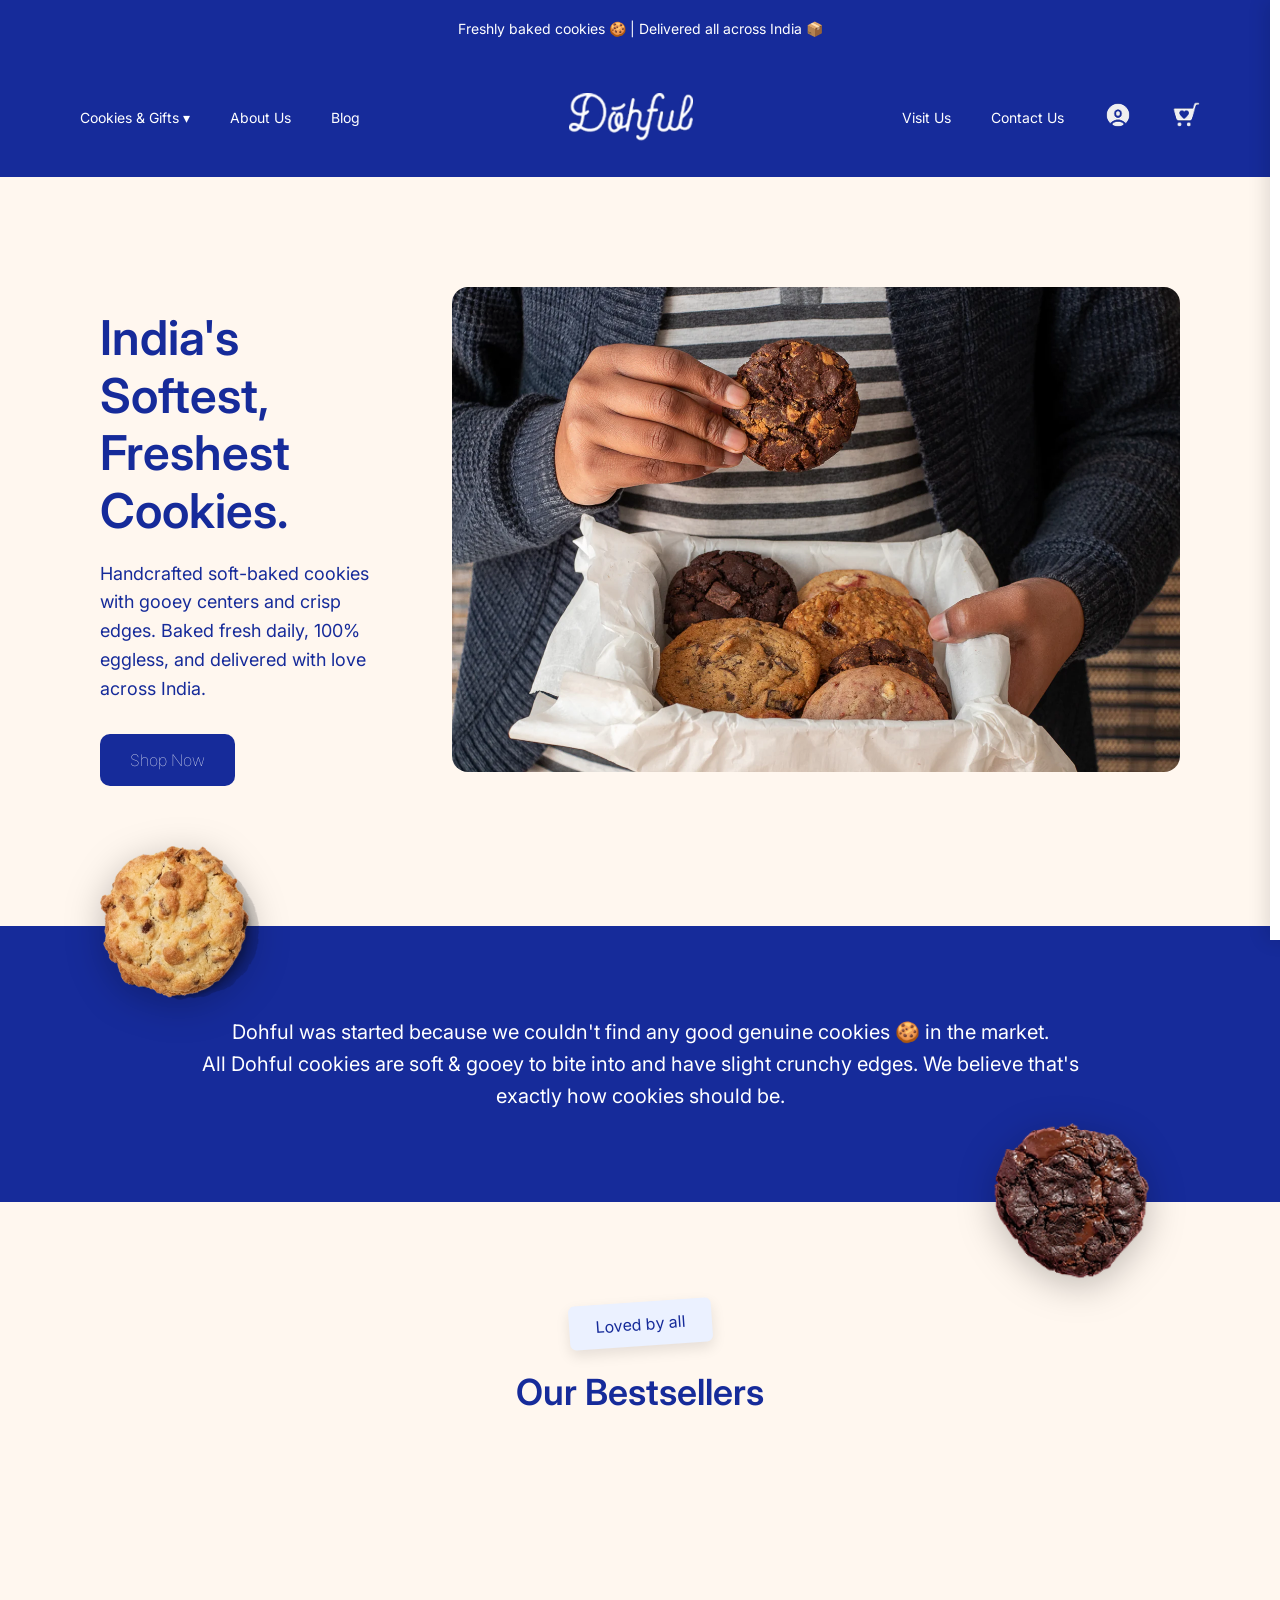
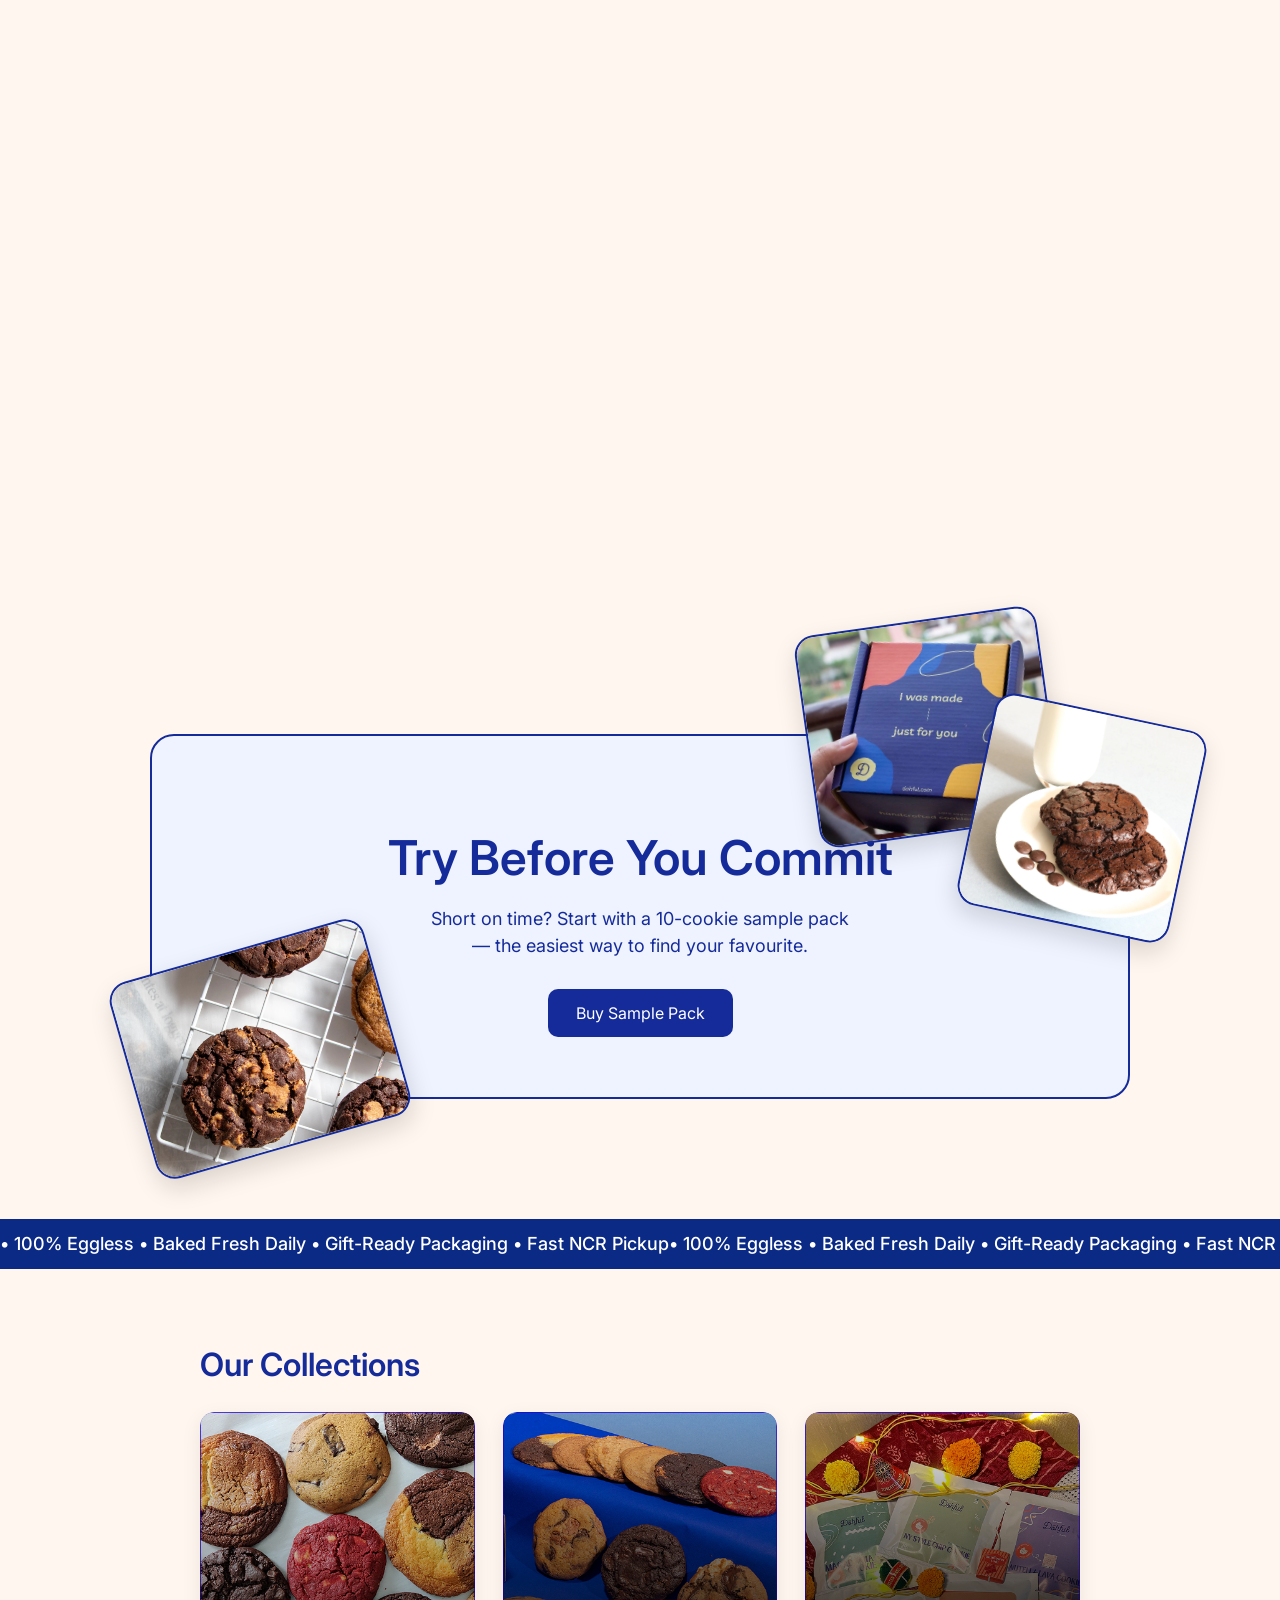
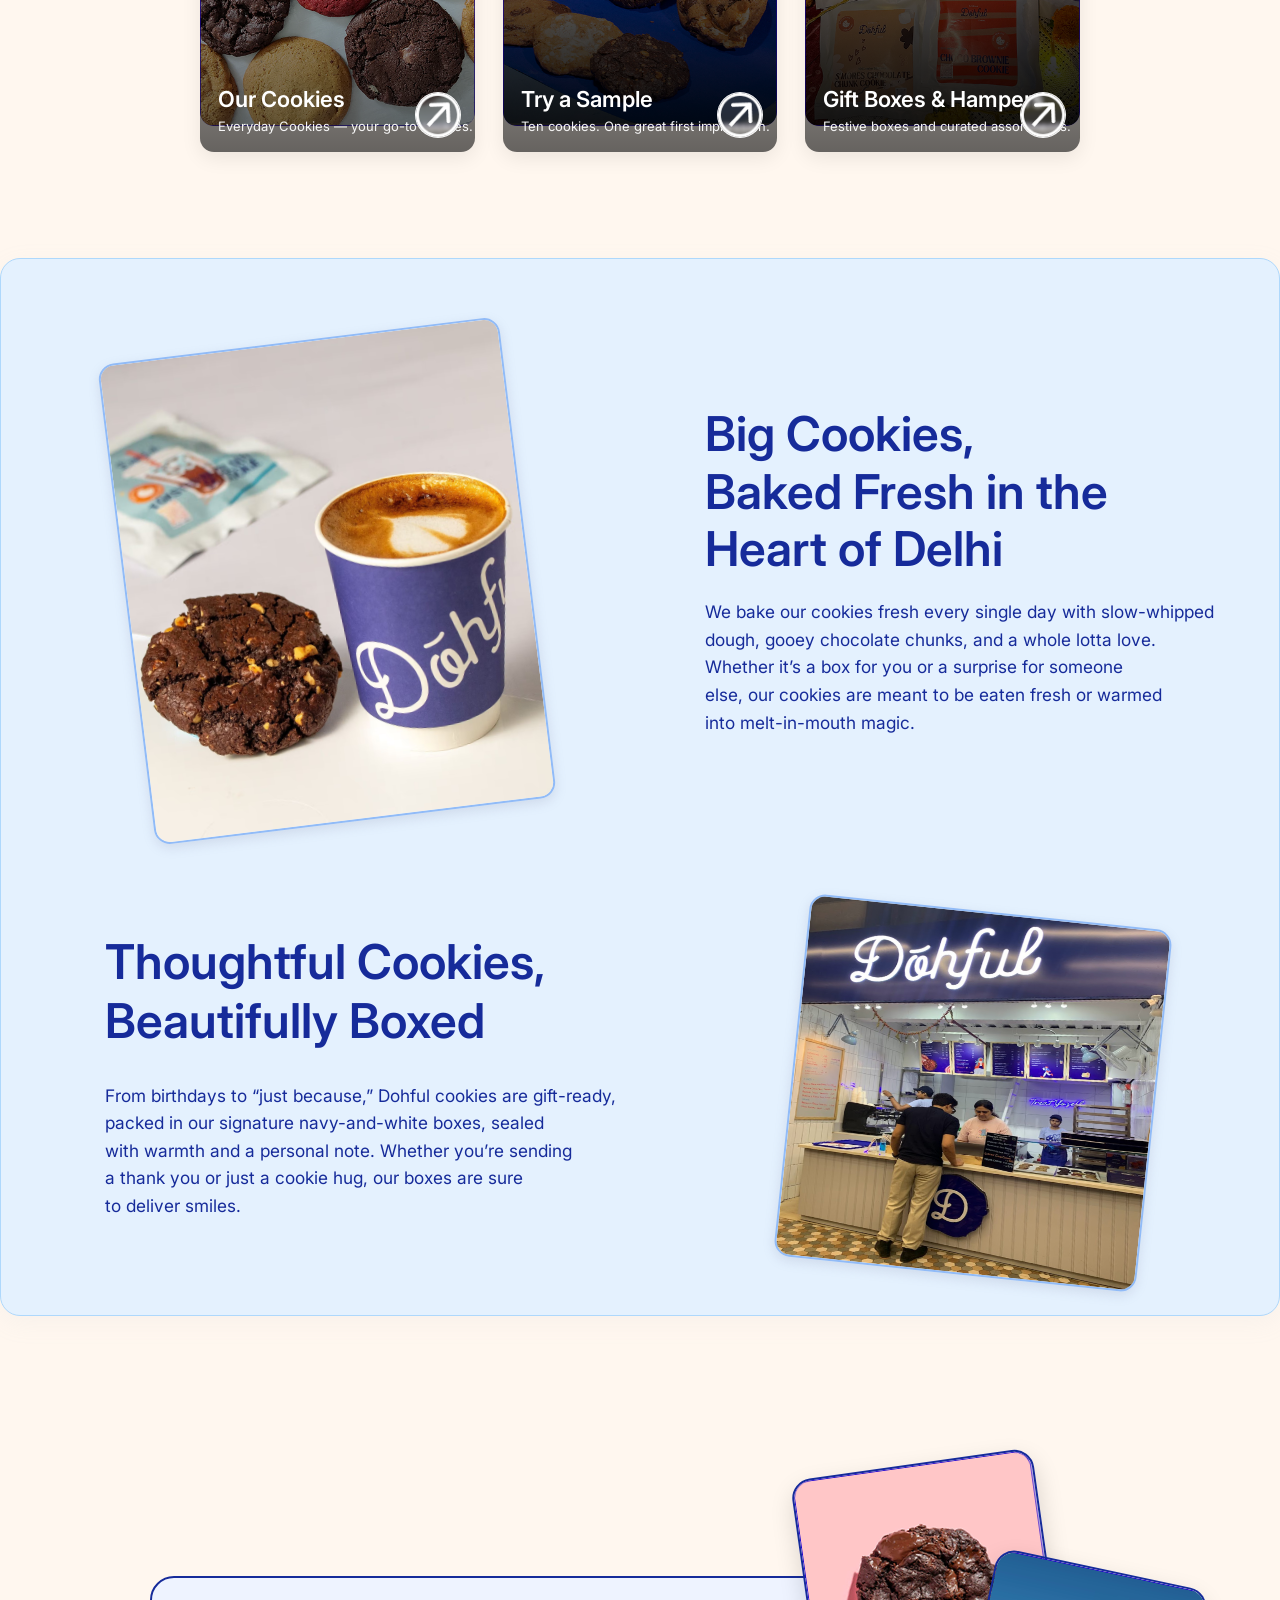
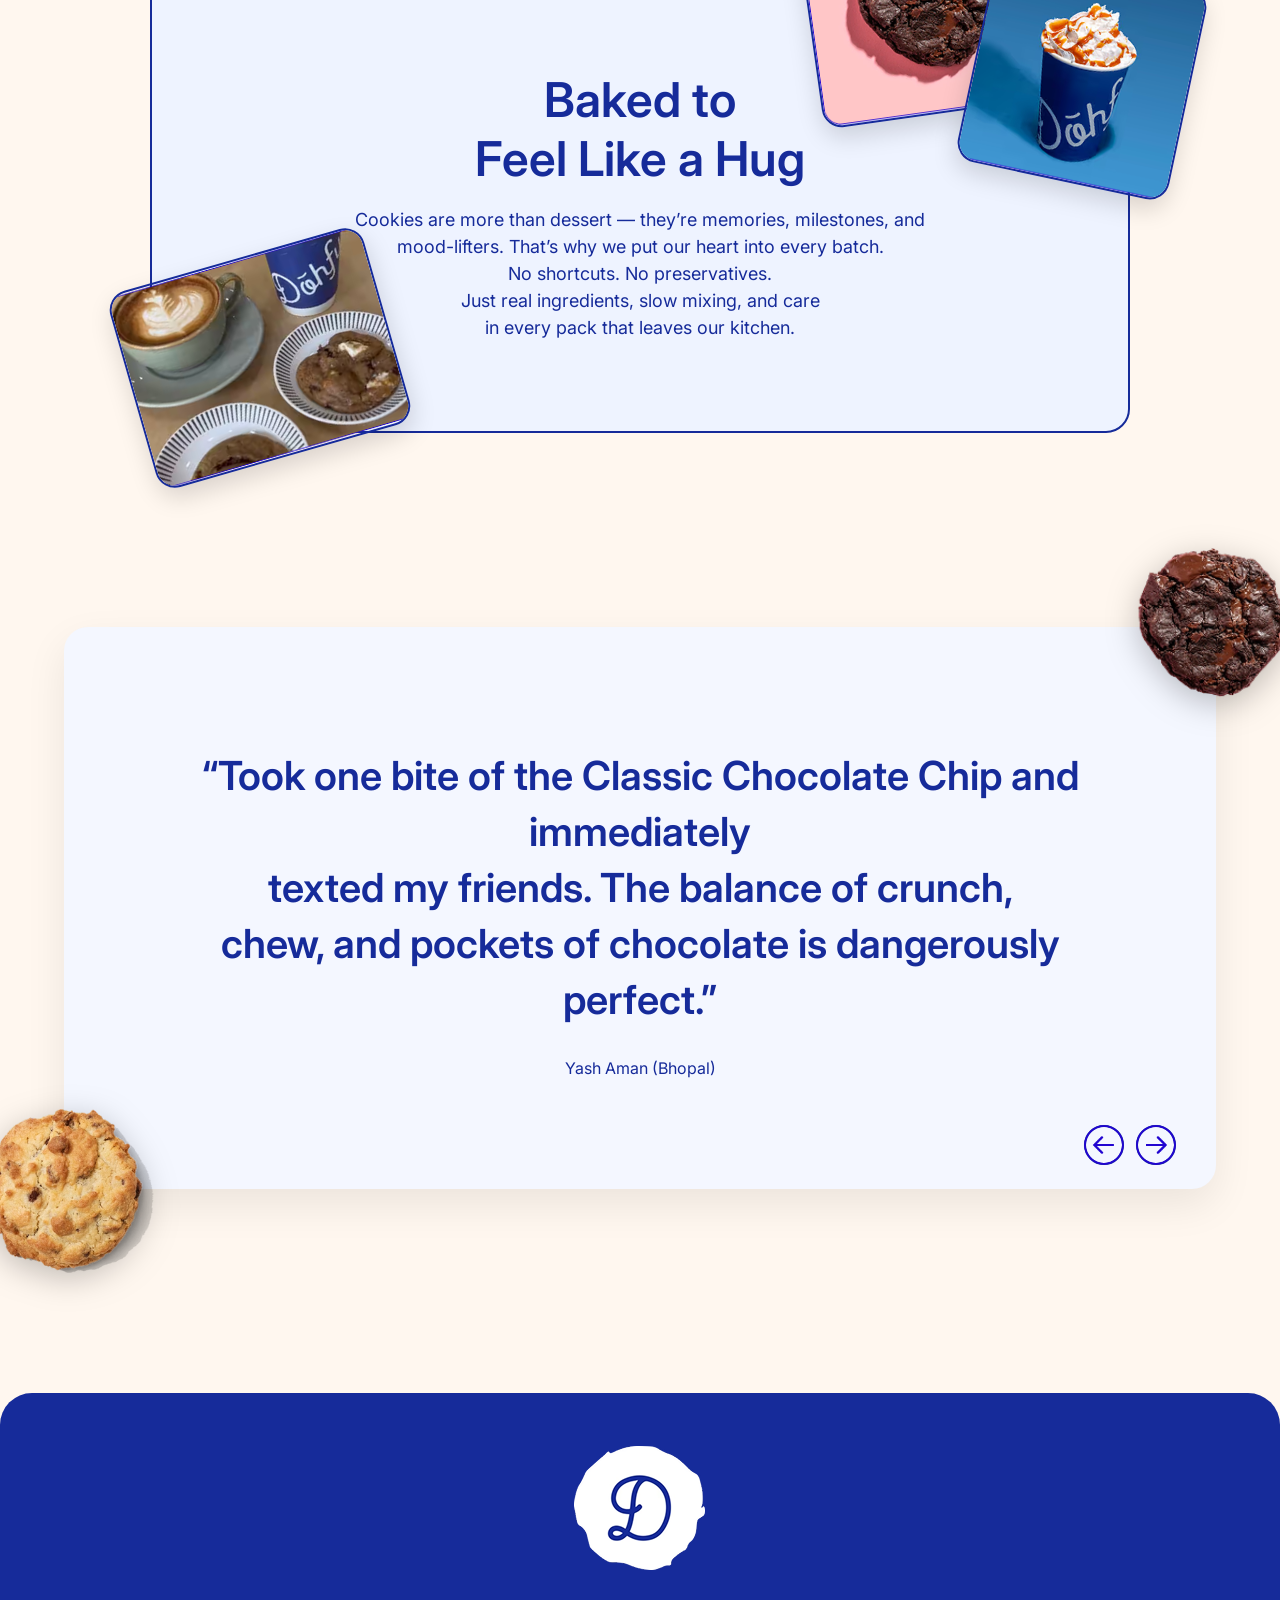
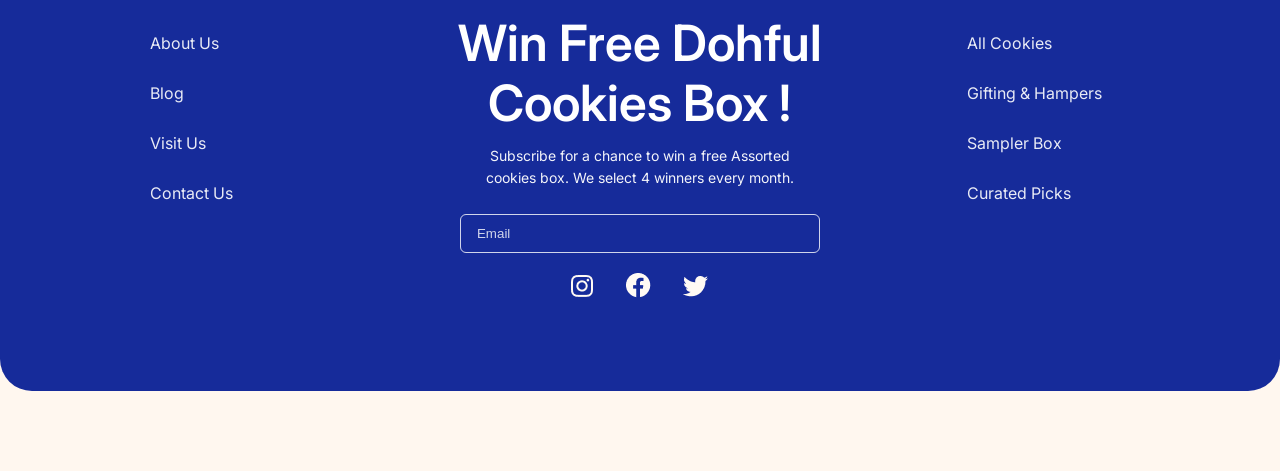
==== commit e8e0c90c: "added cart drawer code" ====
--- a/index.html
+++ b/index.html
@@ -151,6 +151,7 @@
 
         <!-- CARD 1 -->
         <article class="col-card">
+            <a href="everyday-cookies.html" class="col-link"></a>
         <img src="./images/CARDS-1.png" alt="">
         <div class="col-overlay"></div>
         <div class="col-meta">
@@ -159,13 +160,14 @@
         </div>
 
         <!-- SMALL ARROW — replace src -->
-        <a class="col-cta" href="#">
+        <a class="col-cta" href="everyday-cookies.html">
             <img src="images/arrow-small.png" alt="Open" class="arrow-small">
         </a>
         </article>
 
         <!-- CARD 2 -->
         <article class="col-card">
+            <a href="sampler-pack.html" class="col-link"></a>
         <img src="./images/CARDS-2.png" alt="">
         <div class="col-overlay"></div>
         <div class="col-meta">
@@ -174,13 +176,14 @@
         </div>
 
         <!-- SMALL ARROW -->
-        <a class="col-cta" href="#">
+        <a class="col-cta" href="sampler-pack.html">
             <img src="images/arrow-small.png" alt="Open" class="arrow-small">
         </a>
         </article>
 
         <!-- CARD 3 -->
         <article class="col-card">
+            <a href="gifts-and-hampers.html" class="col-link"></a>
         <img src="./images/CARDS-3.png" alt="">
         <div class="col-overlay"></div>
         <div class="col-meta">
@@ -189,7 +192,7 @@
         </div>
 
         <!-- SMALL ARROW -->
-        <a class="col-cta" href="#">
+        <a class="col-cta" href="gifts-and-hampers.html">
             <img src="images/arrow-small.png" alt="Open" class="arrow-small">
         </a>
         </article>
@@ -347,11 +350,31 @@
 
         </div>
 
-
+<!-- CART DRAWER -->
+    <div id="cartDrawer" class="cart-drawer">
+
+        <div class="cart-drawer-header">
+            <h2>Your Bag</h2>
+            <button class="cart-close" onclick="closeCart()">✕</button>
+        </div>
+
+        <div class="cart-body" id="cartItems"></div>
+
+        <div class="cart-bottom">
+            <div class="cart-subtotal-line">
+                <span>Sub-Total</span>
+                <span id="cartSubtotal">Rs.0</span>
+            </div>
+
+            <button class="cart-checkout-btn">Check Out</button>
+
+            <p class="cart-note">Tax included. Shipping calculated at checkout.</p>
+        </div>
+
+    </div>
 
 
 
         <script src="script.js"></script>
     </body>
     </html>
-
--- a/styles.css
+++ b/styles.css
@@ -2601,3 +2601,192 @@
     color: inherit;
     cursor: pointer;
 }
+
+
+
+
+
+.col-card {
+    position: relative;
+    cursor: pointer;
+}
+
+.col-card .col-link {
+    position: absolute;
+    inset: 0; /* = top:0; right:0; bottom:0; left:0 */
+    z-index: 5;
+}
+
+.col-card * {
+    pointer-events: none; /* prevents blocking click */
+}
+
+.col-card .col-link {
+    pointer-events: auto; /* only this captures click */
+}
+
+
+
+/*cart css*/
+
+/* ----------------------
+   CART DRAWER (DOHFUL STYLE)
+   ---------------------- */
+
+.cart-drawer {
+    position: fixed;
+    top: 0;
+    right: -420px;
+    width: 380px;
+    height: 100vh;
+    background: #ffffff;
+    box-shadow: -4px 0px 18px rgba(0,0,0,0.12);
+    padding: 20px 25px;
+    transition: right 0.35s ease;
+    z-index: 99999;
+    display: flex;
+    flex-direction: column;
+    font-family: 'Inter', sans-serif;
+}
+
+.cart-drawer.open { right: 0; }
+
+/* HEADER */
+.cart-drawer-header {
+    display: flex;
+    justify-content: space-between;
+    align-items: center;
+}
+
+.cart-drawer-header h2 {
+    font-size: 22px;
+    font-weight: 700;
+}
+
+.cart-close {
+    font-size: 24px;
+    border: none;
+    background: none;
+    cursor: pointer;
+}
+
+/* BODY LIST */
+.cart-body {
+    margin-top: 25px;
+    flex: 1;
+    overflow-y: auto;
+    padding-right: 10px;
+}
+
+.cart-item {
+    background: #f9f9ff;
+    border-radius: 12px;
+    padding: 15px;
+    margin-bottom: 18px;
+    display: flex;
+    align-items: center;
+    justify-content: space-between;
+}
+
+.cart-item-left {
+    display: flex;
+    gap: 12px;
+    align-items: center;
+}
+
+.cart-item-left img {
+    width: 70px;
+    height: 70px;
+    border-radius: 12px;
+    box-shadow: 0px 3px 8px rgba(0,0,0,0.12);
+}
+
+.cart-item-info h4 {
+    font-size: 16px;
+    font-weight: 600;
+    margin: 0 0 4px;
+}
+
+.cart-item-info p {
+    margin: 0;
+    font-size: 14px;
+    color: #6b6b6b;
+}
+
+/* Quantity Box — EXACT DOHFUL STYLE */
+.qty-box {
+    display: flex;
+    align-items: center;
+    background: white;
+    border-radius: 10px;
+    border: 1px solid #e2e2ff;
+    padding: 6px 12px;
+    gap: 12px;
+    margin-top: 10px;
+    width: fit-content;
+}
+
+.qty-box button {
+    background: none;
+    border: none;
+    font-size: 18px;
+    font-weight: 600;
+    cursor: pointer;
+}
+
+.qty-box span {
+    font-size: 16px;
+}
+
+.remove-icon {
+    margin-left: 12px;
+    font-size: 22px;
+    cursor: pointer;
+}
+
+/* PRICE RIGHT SIDE */
+.cart-item-price {
+    font-size: 16px;
+    font-weight: 600;
+}
+
+/* BOTTOM SECTION */
+.cart-bottom {
+    border-top: 1px solid #dfdfdf;
+    padding-top: 15px;
+}
+
+.cart-subtotal-line {
+    display: flex;
+    justify-content: space-between;
+    font-size: 17px;
+    font-weight: 600;
+    margin-bottom: 20px;
+}
+
+.cart-checkout-btn {
+    width: 100%;
+    background: #1131f0;
+    color: white;
+    padding: 14px;
+    border-radius: 30px;
+    border: none;
+    font-size: 16px;
+    cursor: pointer;
+    margin-bottom: 12px;
+}
+
+.cart-note {
+    font-size: 12px;
+    text-align: center;
+    color: #777;
+}
+
+/* Scrollbar */
+.cart-body::-webkit-scrollbar {
+    width: 6px;
+}
+.cart-body::-webkit-scrollbar-thumb {
+    background: #ccc;
+    border-radius: 20px;
+}
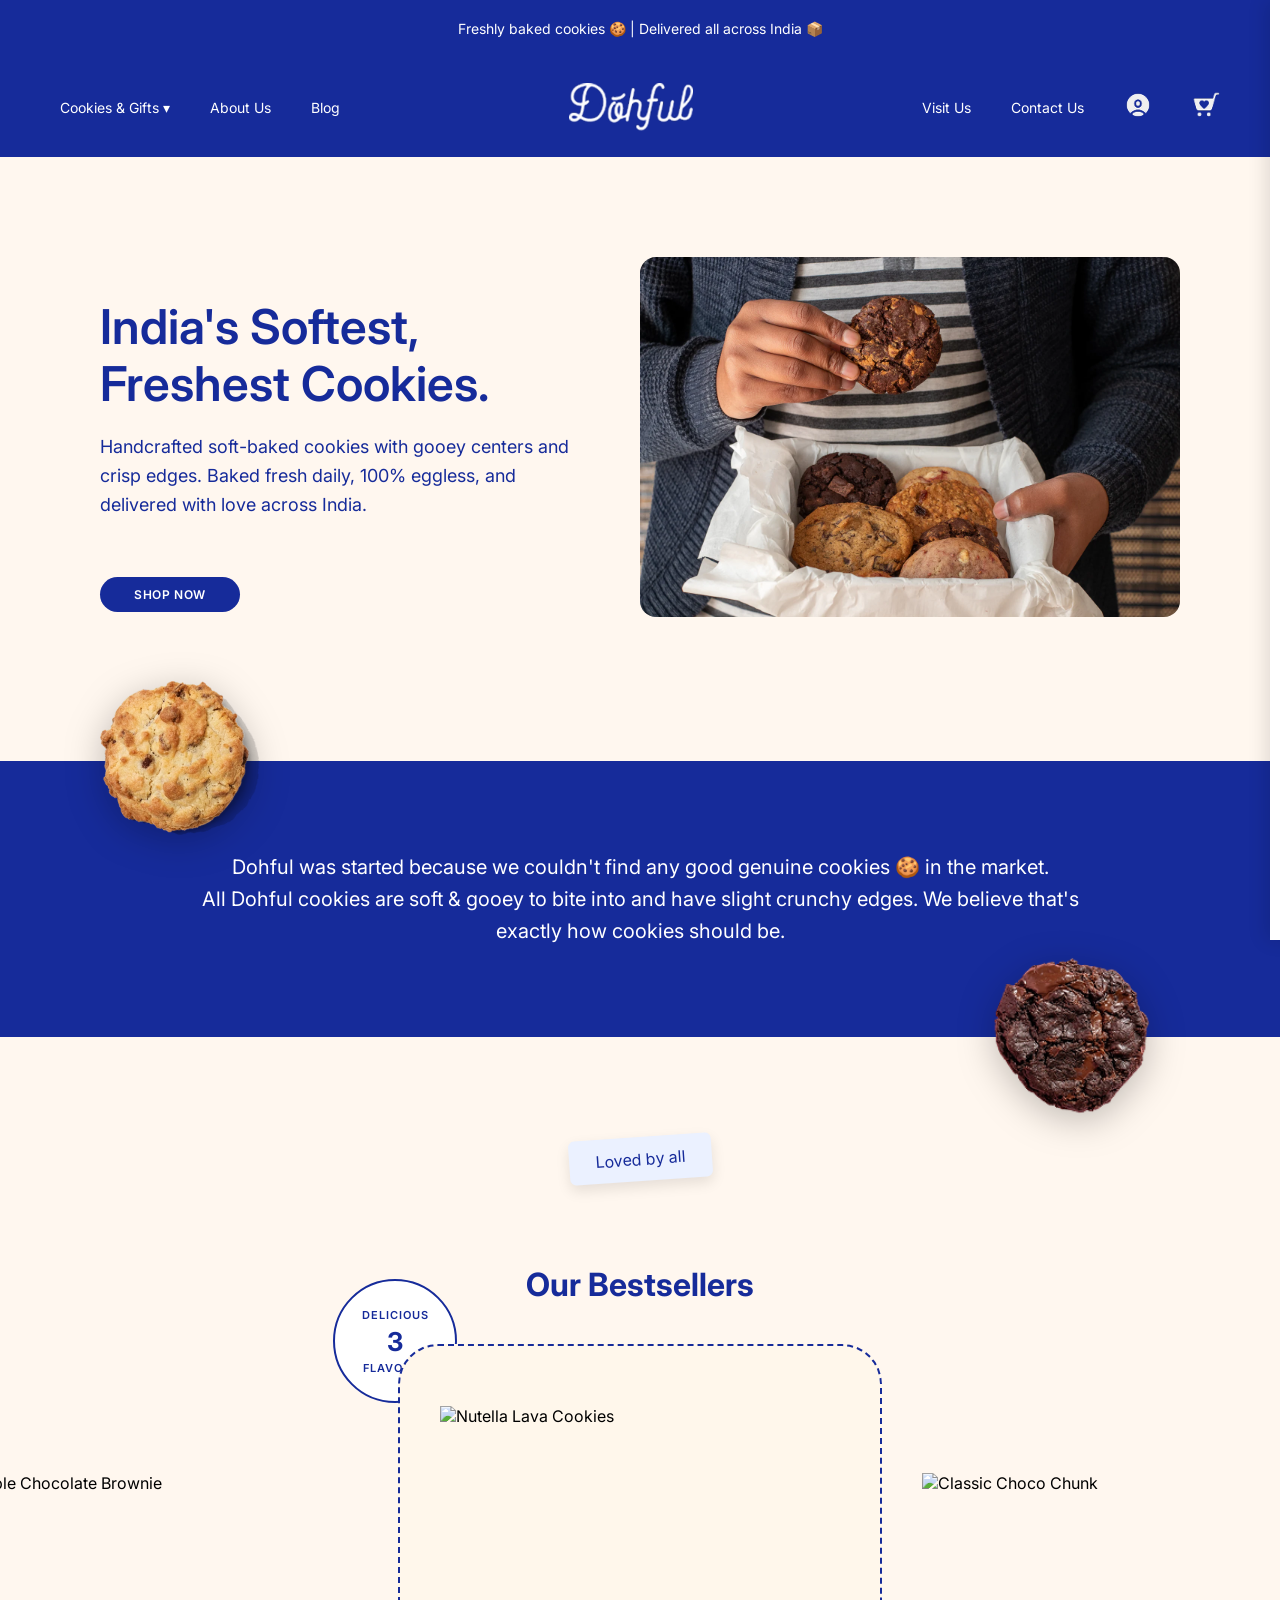
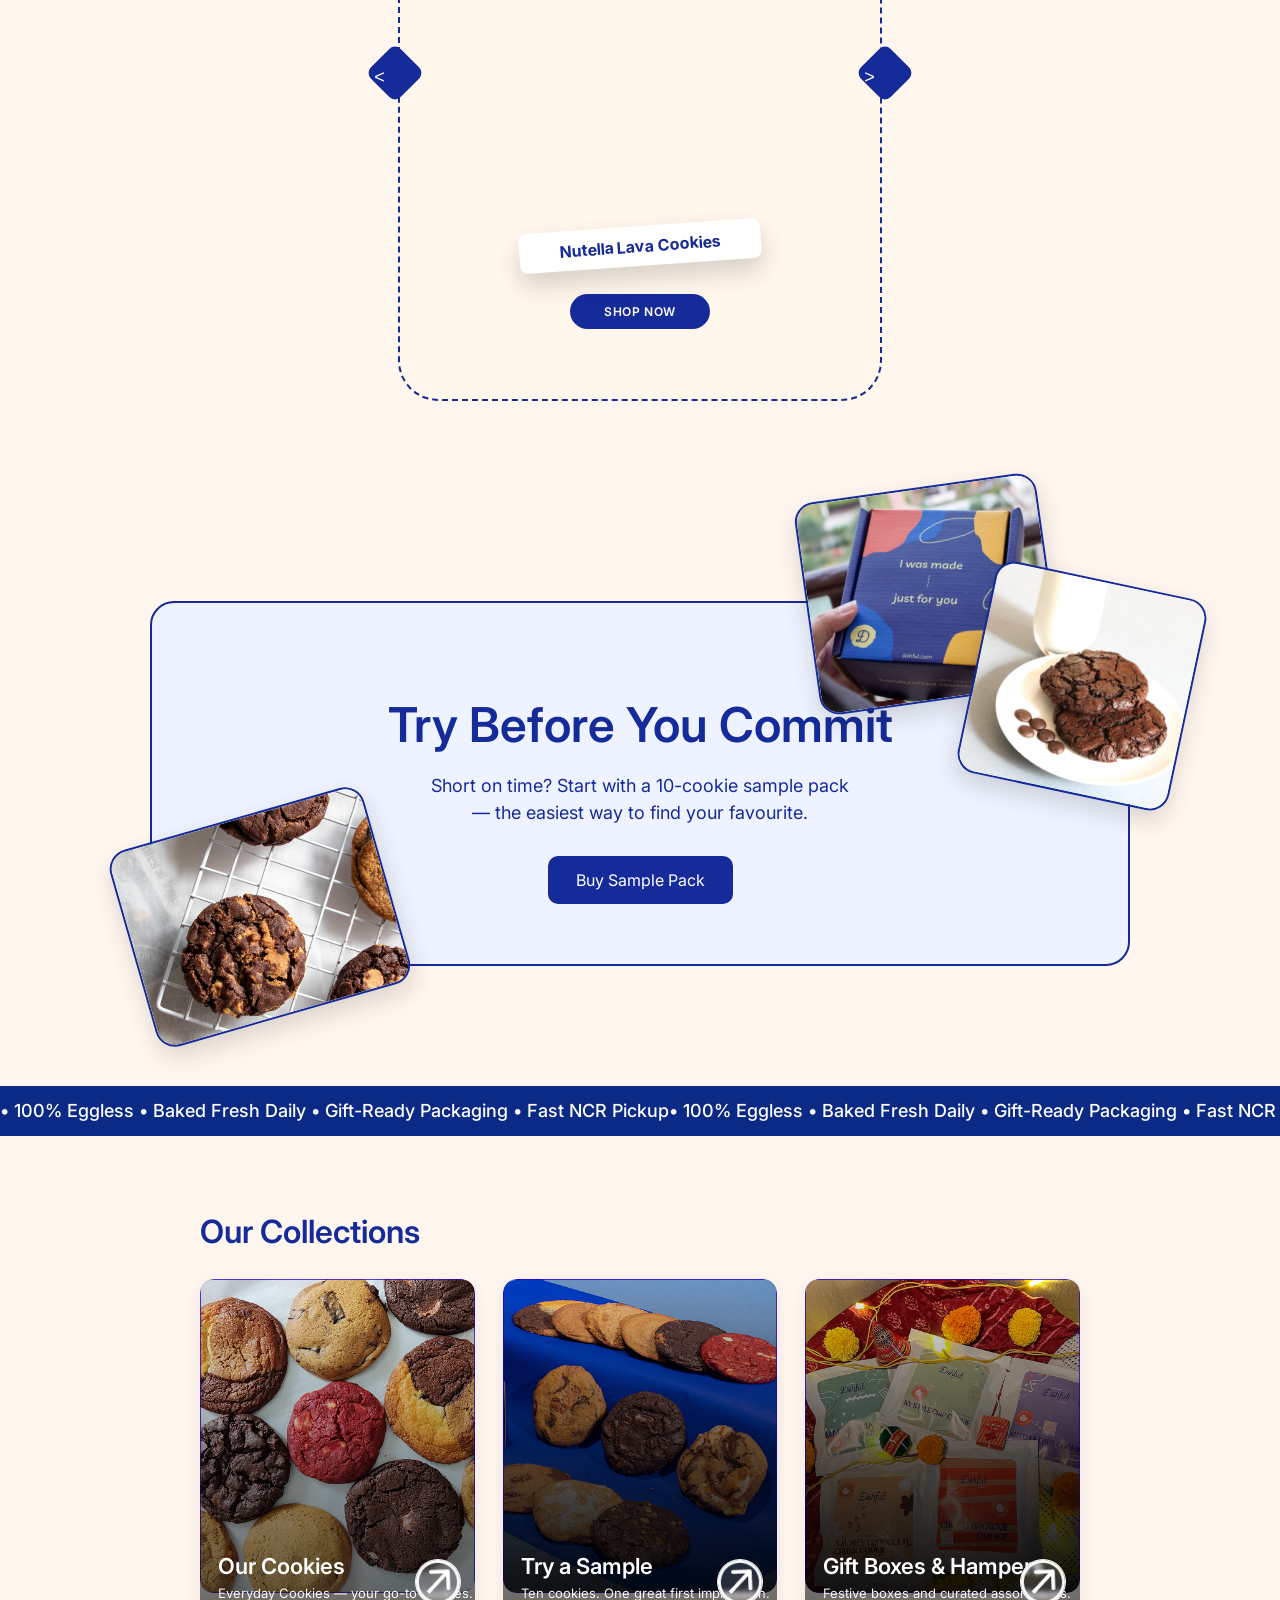
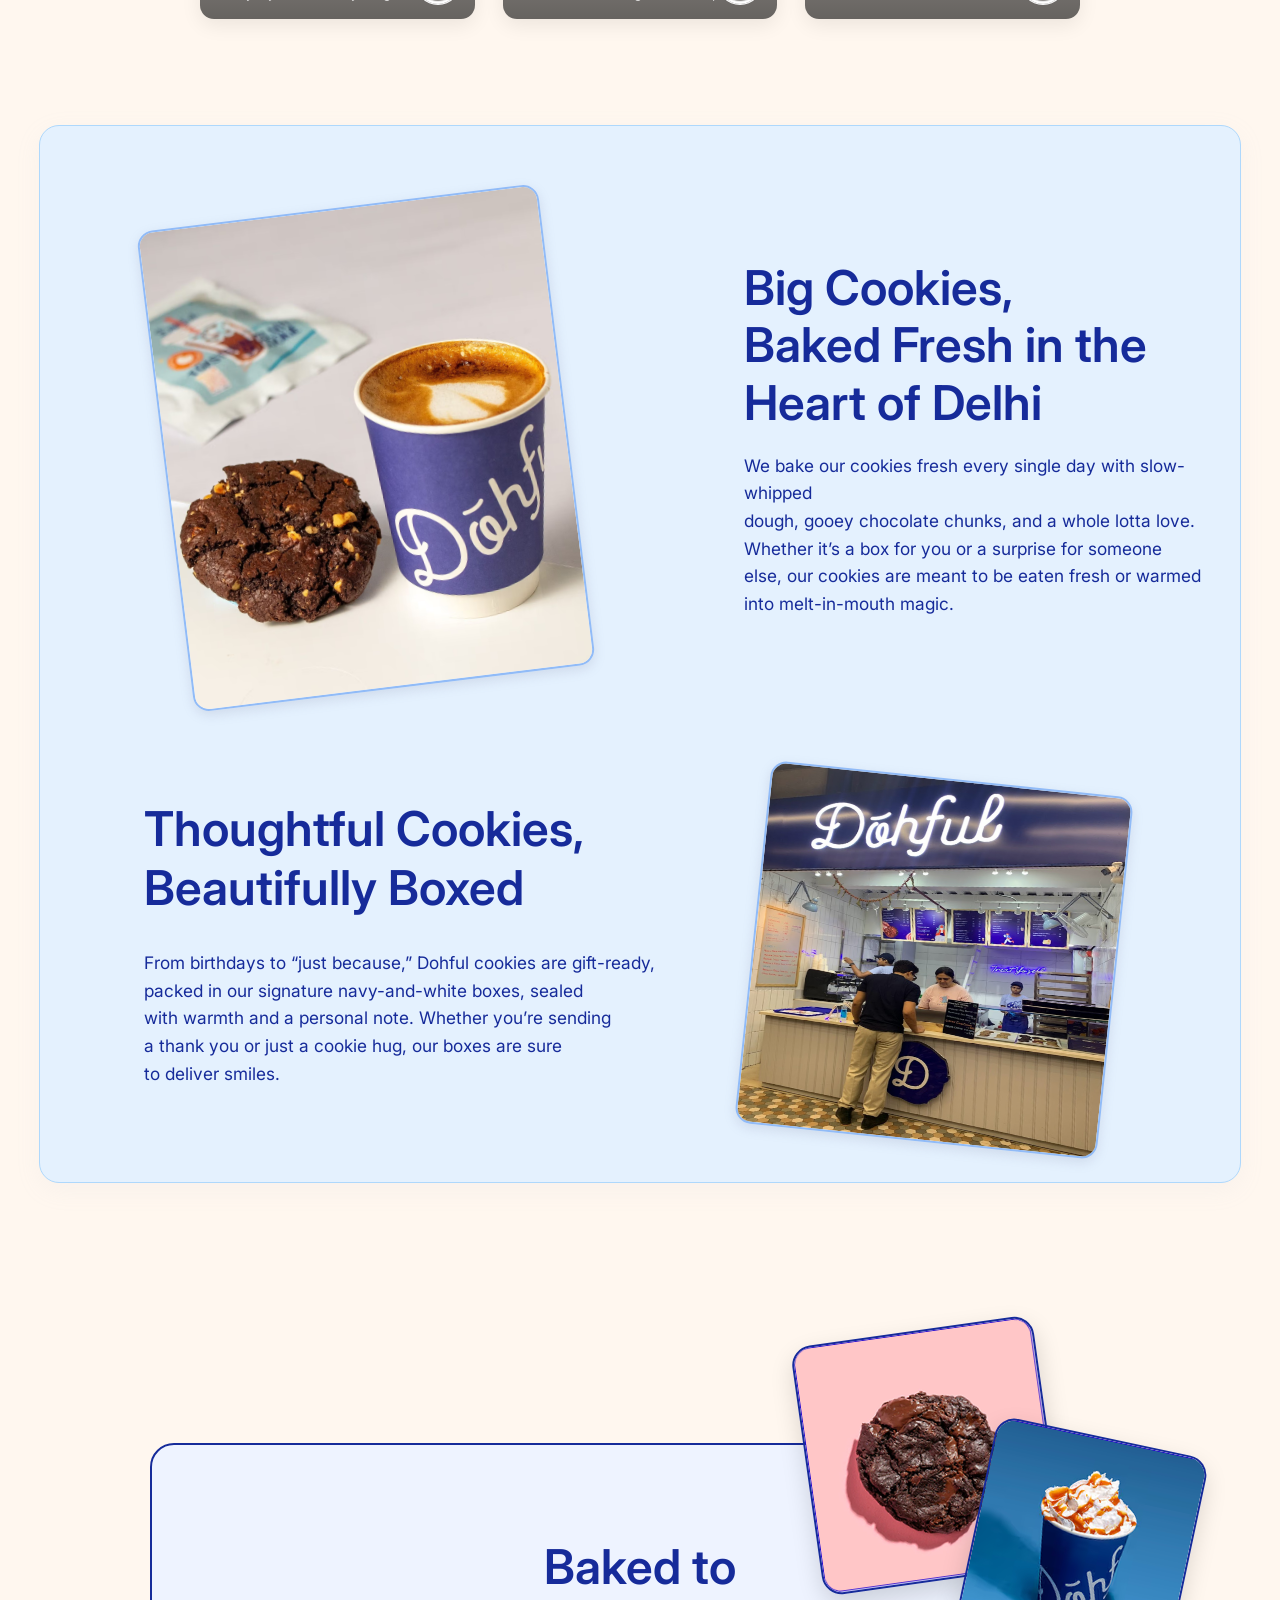
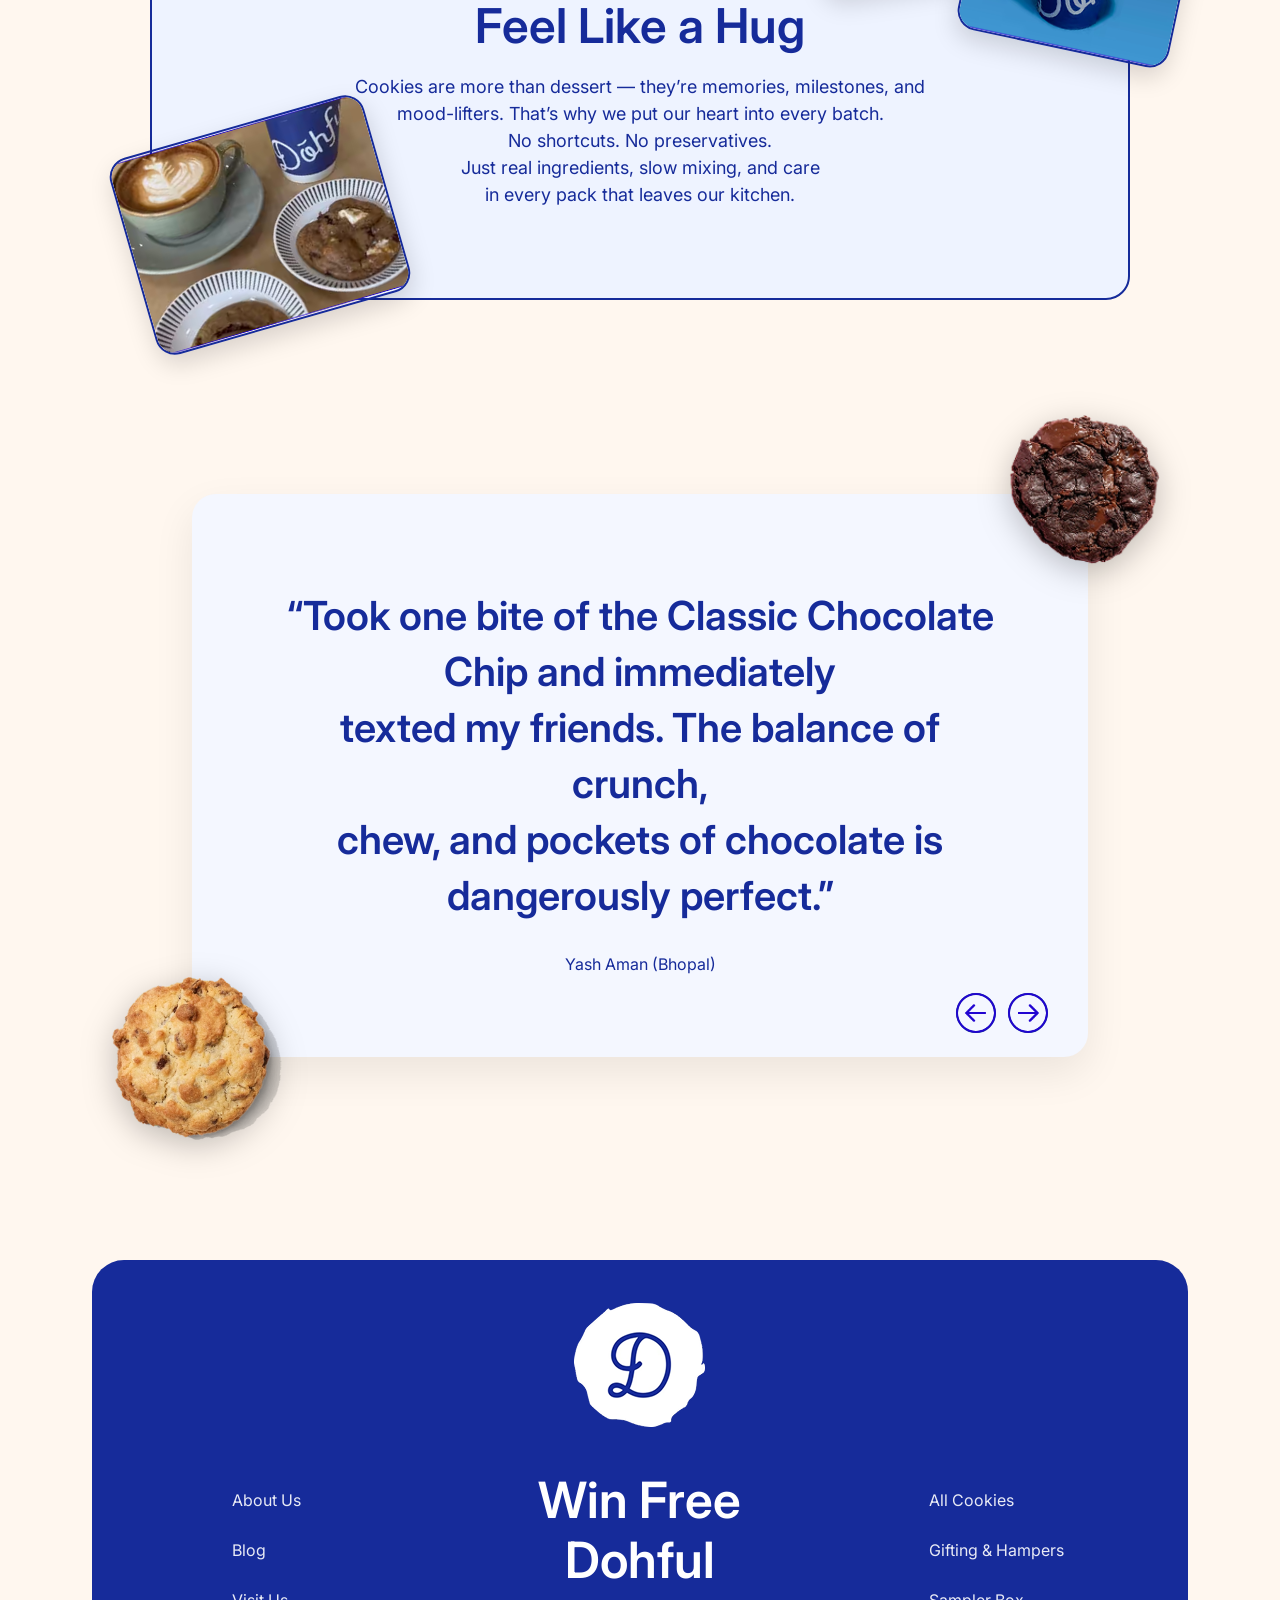
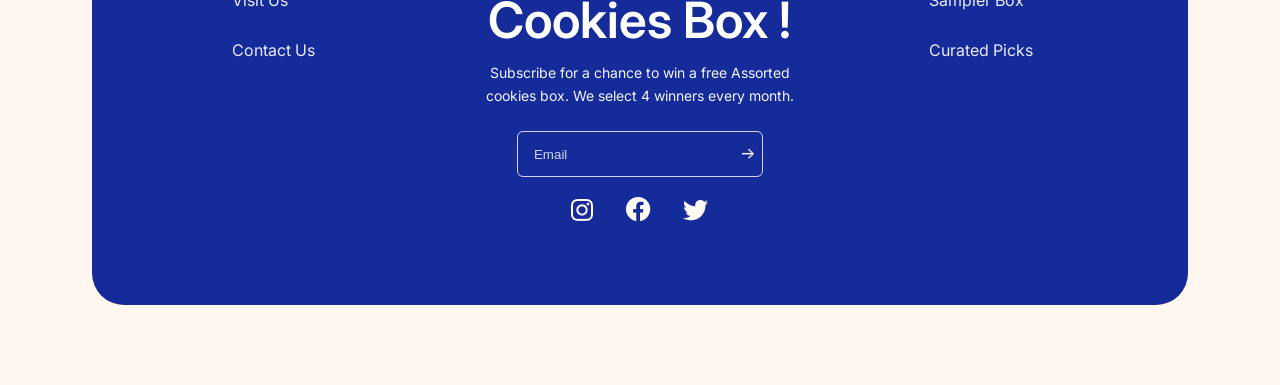
==== commit af7a41ed: "all changes made" ====
--- a/index.html
+++ b/index.html
@@ -1,297 +1,358 @@
-    <!DOCTYPE html>
-    <html lang="en">
-    <head>
-        <meta charset="UTF-8">
-        <title>Dohful</title>
-        <link rel="stylesheet" href="styles.css">
-        <link rel="preconnect" href="https://fonts.googleapis.com">
-        <link rel="preconnect" href="https://fonts.gstatic.com" crossorigin>
-        <link href="https://fonts.googleapis.com/css2?family=Inter:opsz,wght@14..32,300..900&display=swap" rel="stylesheet">
-
-    </head>
-    <body>
-        <!----------- HEADER ----------->
+<!DOCTYPE html>
+<html lang="en">
+
+<head>
+    <meta charset="UTF-8">
+    <title>Dohful</title>
+    <link rel="stylesheet" href="styles.css">
+    <link rel="preconnect" href="https://fonts.googleapis.com">
+    <link rel="preconnect" href="https://fonts.gstatic.com" crossorigin>
+    <link href="https://fonts.googleapis.com/css2?family=Inter:opsz,wght@14..32,300..900&display=swap" rel="stylesheet">
+
+</head>
+
+<body>
+    <!----------- HEADER ----------->
     <header class="site-header">
-  <div class="announcement">
-    Freshly baked cookies 🍪 | Delivered all across India 📦
-  </div>
-
-  <nav class="navbar">
-    <ul class="nav-menu">
-      <li class="dropdown">
-        <a href="#">Cookies & Gifts ▾</a>
-
-        <div class="mega-menu">
-    <div class="mega-inner">
-
-        <a href="everyday-cookies.html" class="mega-card">
-            <img src="./images/everyday-cookies.png" alt="Signature Cookie Assortment">
-            <h3>Everyday Cookies</h3>
-            <p>Everyday Cookies - your go-to cookies..</p>
-        </a>
-
-        <a href="gifts-and-hampers.html" class="mega-card">
-            <img src="./images/gifting.png" alt="Holiday Tin Gift Set">
-            <h3>Gift Boxes & Hampers</h3>
-            <p>Festive boxes and curated assortments for every occasion.</p>
-        </a>
-
-        <a href="sampler-pack.html" class="mega-card">
-            <img src="./images/sample-try.png" alt="Assorted Cookie Box">
-            <h3>Sampler Pack</h3>
-            <p>Ten cookies. One great first impression.</p>
-        </a>
-
-        <a href="assorted-picks.html" class="mega-card">
-            <img src="./images/assorted.png" alt="Holiday Gift Guide">
-            <h3>Assorted Picks</h3>
-            <p>A curated mix of our bestselling flavors, all in one box.</p>
-        </a>
-
-    </div>
-
-    <div class="mega-footer">
-        <a href="all-cookies.html" class="mega-explore-btn">
-            Explore all Cookies & Gifts!
-            <img src="./images/right-arrow-png.png" alt="" class="mega-arrow">
-        </a>
-    </div>
-</div>
-
-      </li>
-
-      <li><a href="about.html">About Us</a></li>
-      <li><a href="#">Blog</a></li>
-
-      <li class="logo">
-        <a href="index.html"><img src="./images/logo-dohful.png" alt="Dohful Logo"></a>
-      </li>
-
-      <li><a href="visit-us.html">Visit Us</a></li>
-      <li><a href="contact-us.html">Contact Us</a></li>
-
-      <li class="account-icon">
-        <a href="#"><img src="./images/Test Account.png" alt="Account Icon"></a>
-      </li>
-
-      <li class="cart-icon">
-        <a href="#"><img src="./images/Favorite Cart.png" alt="Cart Icon"></a>
-      </li>
-    </ul>
-  </nav>
-</header>
-
-
-
-
-        <div class="hero-section">
-            <div class="hero-left">
-                <h1>India's Softest,<br>Freshest Cookies.</h1>
-                <p>
-                    Handcrafted soft-baked cookies with gooey centers and 
-                crisp edges. Baked fresh daily, 100% eggless, and 
+        <div class="announcement">
+            Freshly baked cookies 🍪 | Delivered all across India 📦
+        </div>
+
+        <nav class="navbar">
+            <ul class="nav-menu">
+                <li class="dropdown">
+                    <a href="#">Cookies & Gifts ▾</a>
+
+                    <div class="mega-menu">
+                        <div class="mega-inner">
+
+                            <a href="everyday-cookies.html" class="mega-card">
+                                <img src="./images/everyday-cookies.png" alt="Signature Cookie Assortment">
+                                <h3>Everyday Cookies</h3>
+                                <p>Everyday Cookies - your go-to cookies..</p>
+                            </a>
+
+                            <a href="gifts-and-hampers.html" class="mega-card">
+                                <img src="./images/gifting.png" alt="Holiday Tin Gift Set">
+                                <h3>Gift Boxes & Hampers</h3>
+                                <p>Festive boxes and curated assortments for every occasion.</p>
+                            </a>
+
+                            <a href="sampler-pack.html" class="mega-card">
+                                <img src="./images/sample-try.png" alt="Assorted Cookie Box">
+                                <h3>Sampler Pack</h3>
+                                <p>Ten cookies. One great first impression.</p>
+                            </a>
+
+                            <a href="assorted-picks.html" class="mega-card">
+                                <img src="./images/assorted.png" alt="Holiday Gift Guide">
+                                <h3>Assorted Picks</h3>
+                                <p>A curated mix of our bestselling flavors, all in one box.</p>
+                            </a>
+
+                        </div>
+
+                        <div class="mega-footer">
+                            <a href="all-cookies.html" class="mega-explore-btn">
+                                Explore all Cookies & Gifts!
+                                <img src="./images/right-arrow-png.png" alt="" class="mega-arrow">
+                            </a>
+                        </div>
+                    </div>
+
+                </li>
+
+                <li><a href="about.html">About Us</a></li>
+                <li><a href="blog.html">Blog</a></li>
+
+                <li class="logo">
+                    <a href="index.html"><img src="./images/logo-dohful.png" alt="Dohful Logo"></a>
+                </li>
+
+                <li><a href="visit-us.html">Visit Us</a></li>
+                <li><a href="contact-us.html">Contact Us</a></li>
+
+                <li class="account-icon">
+                    <a href="#"><img src="./images/Test Account.png" alt="Account Icon"></a>
+                </li>
+
+                <li class="cart-icon">
+                    <a href="#"><img src="./images/Favorite Cart.png" alt="Cart Icon"></a>
+                </li>
+            </ul>
+        </nav>
+    </header>
+
+
+
+
+    <div class="hero-section">
+        <div class="hero-left">
+            <h1>India's Softest,<br>Freshest Cookies.</h1>
+            <p>
+                Handcrafted soft-baked cookies with gooey centers and
+                crisp edges. Baked fresh daily, 100% eggless, and
                 delivered with love across India.
-                </p>
-                <a href="#" class="shop-btn">Shop Now</a>
-            </div>
-            
-            <div class="hero-right">
-                <img src="./images/img-1.png" alt="Cookies Image">
-            </div>
-        </div>
-        
-        <div class="about-band">
-            <img class="cookie-left-img" src="./images/new-york-cookie.png" alt="cookie left">
-            <img class="cookie-right-img" src="./images/chocochip-cookie.png" alt="cookie right">
-            
-            <div class="about-inner">
-                <p class="about-text-index">
-                    Dohful was started because we couldn't find any good genuine cookies 🍪 in the market.
-                    <br>
-                    All Dohful cookies are soft &amp; gooey to bite into and have slight crunchy edges.
-                    We believe that's exactly how cookies should be.
-                </p>
-            </div>
-        </div>
-
-
-        <div class="loved-badge">
-            Loved by all
-        </div>
-
+            </p>
+            <a href="#" class="shop-btn">Shop Now</a>
+        </div>
+
+        <div class="hero-right">
+            <img src="./images/img-1.png" alt="Cookies Image">
+        </div>
+    </div>
+
+    <div class="about-band">
+        <img class="cookie-left-img" src="./images/new-york-cookie.png" alt="cookie left">
+        <img class="cookie-right-img" src="./images/chocochip-cookie.png" alt="cookie right">
+
+        <div class="about-inner">
+            <p class="about-text-index">
+                Dohful was started because we couldn't find any good genuine cookies 🍪 in the market.
+                <br>
+                All Dohful cookies are soft &amp; gooey to bite into and have slight crunchy edges.
+                We believe that's exactly how cookies should be.
+            </p>
+        </div>
+    </div>
+
+
+    <div class="loved-badge">
+        Loved by all
+    </div>
+
+    <section class="bestseller-section">
         <h2 class="bestsellers-title">Our Bestsellers</h2>
 
-
-        <div class="try-section">
-            <img class="try-img try-left" src="./images/image 7.png" alt="cookie image">
-            <img class="try-img try-right-top" src="./images/image 8.png" alt="right image">
-            <img class="try-img try-right-bottom" src="./images/image 6.png" alt="right image 2">
-            <div class="try-box">
-                <h1>Try Before You Commit</h1>
-                <p>
-                    Short on time? Start with a 10-cookie sample pack<br>
-                    — the easiest way to find your favourite.
-                </p>
-                <a href="#" class="try-btn">Buy Sample Pack</a>
-            </div>
-        </div>
-        
-        <div class="marq" aria-hidden="true">
-            <div class="marq-inner">
-                <span class="marq-item"> • 100% Eggless • Baked Fresh Daily • Gift-Ready Packaging • Fast NCR Pickup </span>
-            </div>
-        </div>
+        <div class="bestseller-carousel">
+            <!-- LEFT SIDE COOKIE -->
+            <div class="side-cookie side-left">
+                <img id="left-cookie-img" src="images/nutella-lava-cookies.png" alt="Cookie left">
+            </div>
+
+            <!-- CENTER CARD -->
+            <div class="carousel-center">
+                <!-- Round badge -->
+                <div class="flavour-badge">
+                    <span class="badge-top">Delicious</span>
+                    <span class="badge-number" id="flavour-count">3</span>
+                    <span class="badge-bottom">Flavours</span>
+                </div>
+
+                <div class="cookie-card">
+                    <!-- Arrows -->
+                    <button class="nav-arrow arrow-left" aria-label="Previous cookie">
+                        <span class="arrow-icon">&lt;</span>
+                    </button>
+
+                    <button class="nav-arrow arrow-right" aria-label="Next cookie">
+                        <span class="arrow-icon">&gt;</span>
+                    </button>
+
+                    <!-- Main cookie image -->
+                    <div class="cookie-image-wrapper">
+                        <img id="main-cookie-img" src="images/choco-chunk.png" alt="Nutella Lava Cookies">
+                    </div>
+
+                    <!-- Slanted label -->
+                    <div class="cookie-label">
+                        <span id="cookie-name">Nutella Lava Cookies</span>
+                    </div>
+
+                    <!-- Button -->
+                    <a id="shop-btn" href="#" class="shop-btn">Shop Now</a>
+                </div>
+            </div>
+
+            <!-- RIGHT SIDE COOKIE -->
+            <div class="side-cookie side-right">
+                <img id="right-cookie-img" src="images/choco-brownie-cookies.png" alt="Cookie right">
+            </div>
+        </div>
+    </section>
+
+
+
+
+    <div class="try-section">
+        <img class="try-img try-left" src="./images/image 7.png" alt="cookie image">
+        <img class="try-img try-right-top" src="./images/image 8.png" alt="right image">
+        <img class="try-img try-right-bottom" src="./images/image 6.png" alt="right image 2">
+        <div class="try-box">
+            <h1>Try Before You Commit</h1>
+            <p>
+                Short on time? Start with a 10-cookie sample pack<br>
+                — the easiest way to find your favourite.
+            </p>
+            <a href="#" class="try-btn">Buy Sample Pack</a>
+        </div>
+    </div>
+
+    <div class="marq" aria-hidden="true">
+        <div class="marq-inner">
+            <span class="marq-item"> • 100% Eggless • Baked Fresh Daily • Gift-Ready Packaging • Fast NCR Pickup </span>
+        </div>
+    </div>
 
     <section class="collections-section">
         <div class="collections-header">
             <h3>Our Collections</h3>
         </div>
-        
+
         <div class="collections-grid">
 
-        <!-- CARD 1 -->
-        <article class="col-card">
-            <a href="everyday-cookies.html" class="col-link"></a>
-        <img src="./images/CARDS-1.png" alt="">
-        <div class="col-overlay"></div>
-        <div class="col-meta">
-            <h4>Our Cookies</h4>
-            <p>Everyday Cookies — your go-to cookies.</p>
-        </div>
-
-        <!-- SMALL ARROW — replace src -->
-        <a class="col-cta" href="everyday-cookies.html">
-            <img src="images/arrow-small.png" alt="Open" class="arrow-small">
-        </a>
-        </article>
-
-        <!-- CARD 2 -->
-        <article class="col-card">
-            <a href="sampler-pack.html" class="col-link"></a>
-        <img src="./images/CARDS-2.png" alt="">
-        <div class="col-overlay"></div>
-        <div class="col-meta">
-            <h4>Try a Sample</h4>
-            <p>Ten cookies. One great first impression.</p>
-        </div>
-
-        <!-- SMALL ARROW -->
-        <a class="col-cta" href="sampler-pack.html">
-            <img src="images/arrow-small.png" alt="Open" class="arrow-small">
-        </a>
-        </article>
-
-        <!-- CARD 3 -->
-        <article class="col-card">
-            <a href="gifts-and-hampers.html" class="col-link"></a>
-        <img src="./images/CARDS-3.png" alt="">
-        <div class="col-overlay"></div>
-        <div class="col-meta">
-            <h4>Gift Boxes & Hampers</h4>
-            <p>Festive boxes and curated assortments.</p>
-        </div>
-
-        <!-- SMALL ARROW -->
-        <a class="col-cta" href="gifts-and-hampers.html">
-            <img src="images/arrow-small.png" alt="Open" class="arrow-small">
-        </a>
-        </article>
-
-    </div>
+            <!-- CARD 1 -->
+            <article class="col-card">
+                <a href="everyday-cookies.html" class="col-link"></a>
+                <img src="./images/CARDS-1.png" alt="">
+                <div class="col-overlay"></div>
+                <div class="col-meta">
+                    <h4>Our Cookies</h4>
+                    <p>Everyday Cookies — your go-to cookies.</p>
+                </div>
+
+                <!-- SMALL ARROW — replace src -->
+                <a class="col-cta" href="everyday-cookies.html">
+                    <img src="images/arrow-small.png" alt="Open" class="arrow-small">
+                </a>
+            </article>
+
+            <!-- CARD 2 -->
+            <article class="col-card">
+                <a href="sampler-pack.html" class="col-link"></a>
+                <img src="./images/CARDS-2.png" alt="">
+                <div class="col-overlay"></div>
+                <div class="col-meta">
+                    <h4>Try a Sample</h4>
+                    <p>Ten cookies. One great first impression.</p>
+                </div>
+
+                <!-- SMALL ARROW -->
+                <a class="col-cta" href="sampler-pack.html">
+                    <img src="images/arrow-small.png" alt="Open" class="arrow-small">
+                </a>
+            </article>
+
+            <!-- CARD 3 -->
+            <article class="col-card">
+                <a href="gifts-and-hampers.html" class="col-link"></a>
+                <img src="./images/CARDS-3.png" alt="">
+                <div class="col-overlay"></div>
+                <div class="col-meta">
+                    <h4>Gift Boxes & Hampers</h4>
+                    <p>Festive boxes and curated assortments.</p>
+                </div>
+
+                <!-- SMALL ARROW -->
+                <a class="col-cta" href="gifts-and-hampers.html">
+                    <img src="images/arrow-small.png" alt="Open" class="arrow-small">
+                </a>
+            </article>
+
+        </div>
     </section>
 
 
     <section class="brand-section">
         <div class="brand-feature">
-        <div class="brand-image-wrapper">
-            <img src="./images/image 14.png" alt="Cookie and Coffee" class="brand-img">
-        </div>
-        <div class="brand-content">
-            <h2 class="brand-heading">Big Cookies,<br> Baked Fresh in the<br> Heart of Delhi</h2>
-            <p class="brand-desc">
-            We bake our cookies fresh every single day with slow-whipped <br> dough, gooey chocolate chunks, and a whole lotta love.<br> Whether it’s a box for you or a surprise for someone <br>else, our cookies are meant to be eaten fresh or warmed <br>into melt-in-mouth magic.
+            <div class="brand-image-wrapper">
+                <img src="./images/image 14.png" alt="Cookie and Coffee" class="brand-img">
+            </div>
+            <div class="brand-content">
+                <h2 class="brand-heading">Big Cookies,<br> Baked Fresh in the<br> Heart of Delhi</h2>
+                <p class="brand-desc">
+                    We bake our cookies fresh every single day with slow-whipped <br> dough, gooey chocolate chunks, and
+                    a whole lotta love.<br> Whether it’s a box for you or a surprise for someone <br>else, our cookies
+                    are meant to be eaten fresh or warmed <br>into melt-in-mouth magic.
+                </p>
+            </div>
+        </div>
+        <div class="gift-feature">
+            <div class="gift-content">
+                <h3 class="gift-heading">Thoughtful Cookies,<br> Beautifully Boxed</h3>
+                <br>
+                <p class="gift-desc">
+                    From birthdays to “just because,” Dohful cookies are gift-ready, <br> packed in our signature
+                    navy-and-white boxes, sealed<br> with warmth and a personal note. Whether you’re sending<br> a thank
+                    you or just a cookie hug, our boxes are sure<br> to deliver smiles.
+                </p>
+            </div>
+            <div class="gift-image-wrapper">
+                <img src="./images/image 17.png" alt="Dohful Shop Counter" class="gift-img">
+            </div>
+        </div>
+    </section>
+
+
+
+    <div class="try-section">
+        <img class="try-img try-left" src="./images/Rectangle 61.png" alt="cookie image">
+        <img class="try-img try-right-top" src="./images/Rectangle 62.png" alt="right image">
+        <img class="try-img try-right-bottom" src="./images/Rectangle 63.png" alt="right image 2">
+        <div class="try-box">
+            <h1>Baked to <br>Feel Like a Hug</h1>
+            <p>
+                Cookies are more than dessert — they’re memories, milestones, and <br>mood-lifters. That’s why we put
+                our heart into every batch.<br> No shortcuts. No preservatives.<br> Just real ingredients, slow mixing,
+                and care<br> in every pack that leaves our kitchen.
             </p>
-        </div>
-        </div>
-        <div class="gift-feature">
-        <div class="gift-content">
-            <h3 class="gift-heading">Thoughtful Cookies,<br> Beautifully Boxed</h3>
-            <br>
-            <p class="gift-desc">
-            From birthdays to “just because,” Dohful cookies are gift-ready, <br> packed in our signature navy-and-white boxes, sealed<br> with warmth and a personal note. Whether you’re sending<br> a thank you or just a cookie hug, our boxes are sure<br> to deliver smiles.
-            </p>
-        </div>
-        <div class="gift-image-wrapper">
-            <img src="./images/image 17.png" alt="Dohful Shop Counter" class="gift-img">
-        </div>
-        </div>
-    </section>
-
-
-
-    <div class="try-section">
-            <img class="try-img try-left" src="./images/Rectangle 61.png" alt="cookie image">
-            <img class="try-img try-right-top" src="./images/Rectangle 62.png" alt="right image">
-            <img class="try-img try-right-bottom" src="./images/Rectangle 63.png" alt="right image 2">
-            <div class="try-box">
-                <h1>Baked to <br>Feel Like a Hug</h1>
-                <p>
-                    Cookies are more than dessert — they’re memories, milestones, and <br>mood-lifters. That’s why we put our heart into every batch.<br> No shortcuts. No preservatives.<br> Just real ingredients, slow mixing, and care<br> in every pack that leaves our kitchen.
-                </p>
-
-            </div>
-        </div>
+
+        </div>
+    </div>
 
 
     <div class="cookie-section">
         <div class="carousel-wrapper">
-        <!-- Cookie images (fixed) -->
-        <img src="./images/new-york-cookie.png" alt="Cookie" class="cookie cookie-left" />
-        <img src="./images/chocochip-cookie.png" alt="Cookie" class="cookie cookie-right" />
-
-        <!-- Carousel -->
-        <div class="carousel">
-        <button class="nav-btn nav-left" id="prevBtn">
-            <img src="./images/left-arrow.png" alt="Previous" />
-        </button>
-
-        <div class="carousel-viewport">
-            <div class="carousel-track">
-            <!-- Slide 1 -->
-            <div class="slide">
-                <div class="card">
-                <h1 class="quote">
-                    “Took one bite of the Classic Chocolate Chip and immediately <br> texted my friends. The balance of crunch,<br> chew, and pockets of chocolate is dangerously perfect.”
-                </h1>
-                <p class="author">Yash Aman (Bhopal)</p>
-                </div>
-            </div>
-            <!-- Slide 2 -->
-            <div class="slide">
-                <div class="card">
-                <h1 class="quote">
-                    “The Red Velvet cookie genuinely feels like dessert <br> and a hug at the same time. Soft, fudgy,<br> and loaded with flavor—I regret only ordering six.”
-                </h1>
-                <p class="author">Chavi Kumari (Mumbai)</p>
-                </div>
-            </div>
-            <!-- Slide 3 -->
-            <div class="slide">
-                <div class="card">
-                <h1 class="quote">
-                    I tried the Nutella Lava and nearly cried. It’s everything <br> a cookie should be — soft, gooey, and just the right kind of sinful.
-                </h1>
-                <p class="author">Rhea Mehta (New Delhi)</p>
-                </div>
-            </div>
-            </div>
-        </div>
-
-        <button class="nav-btn nav-right" id="nextBtn">
-            <img src="./images/righ-arrow.png" alt="Next" />
-        </button>
-        </div>
-    </div>
+            <!-- Cookie images (fixed) -->
+            <img src="./images/new-york-cookie.png" alt="Cookie" class="cookie cookie-left" />
+            <img src="./images/chocochip-cookie.png" alt="Cookie" class="cookie cookie-right" />
+
+            <!-- Carousel -->
+            <div class="carousel">
+                <button class="nav-btn nav-left" id="prevBtn">
+                    <img src="./images/left-arrow.png" alt="Previous" />
+                </button>
+
+                <div class="carousel-viewport">
+                    <div class="carousel-track">
+                        <!-- Slide 1 -->
+                        <div class="slide">
+                            <div class="card">
+                                <h1 class="quote">
+                                    “Took one bite of the Classic Chocolate Chip and immediately <br> texted my friends.
+                                    The balance of crunch,<br> chew, and pockets of chocolate is dangerously perfect.”
+                                </h1>
+                                <p class="author">Yash Aman (Bhopal)</p>
+                            </div>
+                        </div>
+                        <!-- Slide 2 -->
+                        <div class="slide">
+                            <div class="card">
+                                <h1 class="quote">
+                                    “The Red Velvet cookie genuinely feels like dessert <br> and a hug at the same time.
+                                    Soft, fudgy,<br> and loaded with flavor—I regret only ordering six.”
+                                </h1>
+                                <p class="author">Chavi Kumari (Mumbai)</p>
+                            </div>
+                        </div>
+                        <!-- Slide 3 -->
+                        <div class="slide">
+                            <div class="card">
+                                <h1 class="quote">
+                                    I tried the Nutella Lava and nearly cried. It’s everything <br> a cookie should be —
+                                    soft, gooey, and just the right kind of sinful.
+                                </h1>
+                                <p class="author">Rhea Mehta (New Delhi)</p>
+                            </div>
+                        </div>
+                    </div>
+                </div>
+
+                <button class="nav-btn nav-right" id="nextBtn">
+                    <img src="./images/righ-arrow.png" alt="Next" />
+                </button>
+            </div>
+        </div>
     </div>
 
 
@@ -300,57 +361,61 @@
 
     <div class="page-wrapper">
 
-            <footer class="footer-card">
-                
-                <!-- LEFT GRID -->
-                <ul class="footer-links">
-                    <li><a href="#">About Us</a></li>
-                    <li><a href="#">Blog</a></li>
-                    <li><a href="#">Visit Us</a></li>
-                    <li><a href="#">Contact Us</a></li>
-                </ul>
-
-                <!-- CENTER GRID -->
-                <div class="footer-center">
-
-                    <div class="footer-logo">
-                        <img src="./images/logo-2.png">
+        <footer class="footer-card">
+
+            <!-- LEFT GRID -->
+            <ul class="footer-links">
+                <li><a href="#">About Us</a></li>
+                <li><a href="#">Blog</a></li>
+                <li><a href="#">Visit Us</a></li>
+                <li><a href="#">Contact Us</a></li>
+            </ul>
+
+            <!-- CENTER GRID -->
+            <div class="footer-center">
+
+                <div class="footer-logo">
+                    <img src="./images/logo-2.png">
+                </div>
+
+                <h2 class="footer-heading">Win Free Dohful Cookies Box !</h2>
+                <p class="footer-desc">
+                    Subscribe for a chance to win a free Assorted cookies box.
+                    We select 4 winners every month.
+                </p>
+
+                <form class="footer-form">
+                    <div class="footer-input-wrapper">
+                        <input type="email" placeholder="Email">
+                        <button type="submit" class="footer-submit-btn">
+                            <img src="./images/right-arrow-png.png" alt="Submit Arrow">
+                        </button>
                     </div>
-
-                    <h2 class="footer-heading">Win Free Dohful Cookies Box !</h2>
-                    <p class="footer-desc">
-                        Subscribe for a chance to win a free Assorted cookies box.
-                        We select 4 winners every month.
-                    </p>
-
-                    <form class="footer-form">
-                        <div class="footer-input-wrapper">
-                            <input type="email" placeholder="Email">
-                            <button type="submit"><i class="fa-solid fa-arrow-right"></i></button>
-                        </div>
-                    </form>
-
-                    <div class="footer-socials">
-        <a href="#" class="insta"><img src="./images/insta.png" alt="Instagram"></a>
-        <a href="#"><img src="./images/fb.png" alt="Facebook"></a>
-        <a href="#" class="twitter"><img src="./images/twitter.png" alt="Twitter"></a>
-    </div>
-
-                </div>
-
-                <!-- RIGHT GRID -->
-                <ul class="footer-links">
-                    <li><a href="#">All Cookies</a></li>
-                    <li><a href="#">Gifting & Hampers</a></li>
-                    <li><a href="#">Sampler Box</a></li>
-                    <li><a href="#">Curated Picks</a></li>
-                </ul>
-
-            </footer>
-
-        </div>
-
-<!-- CART DRAWER -->
+                </form>
+
+                <div class="footer-socials">
+                    <a href="https://www.instagram.com/dohfulcookies/?hl=en" class="insta"><img src="./images/insta.png"
+                            alt="Instagram"></a>
+                    <a href="https://www.facebook.com/dohful/"><img src="./images/fb.png" alt="Facebook"></a>
+                    <a href="https://x.com/dohfulcookies?lang=en" class="twitter"><img src="./images/twitter.png"
+                            alt="Twitter"></a>
+                </div>
+
+            </div>
+
+            <!-- RIGHT GRID -->
+            <ul class="footer-links">
+                <li><a href="#">All Cookies</a></li>
+                <li><a href="#">Gifting & Hampers</a></li>
+                <li><a href="#">Sampler Box</a></li>
+                <li><a href="#">Curated Picks</a></li>
+            </ul>
+
+        </footer>
+
+    </div>
+
+    <!-- CART DRAWER -->
     <div id="cartDrawer" class="cart-drawer">
 
         <div class="cart-drawer-header">
@@ -375,6 +440,7 @@
 
 
 
-        <script src="script.js"></script>
-    </body>
-    </html>
+    <script src="script.js"></script>
+</body>
+
+</html>
--- a/styles.css
+++ b/styles.css
@@ -21,7 +21,7 @@
     display: flex;
     align-items: center;
     justify-content: space-between;
-    padding: 30px 80px 30px 80px;
+    padding: 20px 60px;
 }
 
 
@@ -30,7 +30,7 @@
     font-size: 45px;
     font-weight: 400;
     letter-spacing: 1px;
-    margin: 0 80px;
+    margin: 0 40px;
 }
 
 a {
@@ -149,8 +149,12 @@
     opacity: 0.85;
 }
 
+.hero-right{
+  width: 50%;
+}
+
 .hero-right img {
-    width: 728px;
+    width: 100%;
     border-radius: 16px;
     object-fit: cover;
 }
@@ -255,6 +259,7 @@
 
 /* Entire wrapper */
 .try-section {
+  width: 100%;
     position: relative;
     padding: 120px 0;
     background: #FFF7EF;
@@ -567,7 +572,7 @@
 
 
 .brand-section {
-  max-width: 1240px;
+  width: 90%;
   margin: 50px auto 0 auto;
   padding: 40px 24px;
   background: #e4f1fe;
@@ -706,8 +711,7 @@
 
 .carousel-wrapper {
   position: relative;
-  width: 80vw;
-  max-width: 900px;
+  width: 80%;
   height: 400px;
   background: #fdf4e8; /* outer beige */
   display: flex;
@@ -840,7 +844,7 @@
 
 .carousel-wrapper {
   position: relative;
-  width: 90vw;      /* was 80vw */
+  width: 100%;      /* was 80vw */
   max-width: 1200px;/* bigger max width */
   height: 750px;    /* was 400px */
   background: #FFF7EF;
@@ -871,11 +875,11 @@
 
 
 .cookie-section {
-  width: 100%;
+  width: 70%;
   /* controls how tall this band is inside your page */
   padding: 80px 0;              /* vertical space around the block */
-  display: flex;
-  justify-content: center;      /* center horizontally */
+  display: block;
+  margin: 0 auto;      /* center horizontally */
 }
 
 
@@ -903,11 +907,11 @@
 
 /* FOOTER CARD */
 .footer-card {
-    width: 100%;
+    width: 70%;
     max-width: 1150px;
     background: #162b9a;
     border-radius: 32px;
-    padding: 90px 110px;
+    padding: 80px 100px;
     color: #fff;
 
     display: grid;
@@ -1820,12 +1824,6 @@
   font-size: 14px;
 }
 
-.navbar {
-  display: flex;
-  align-items: center;
-  justify-content: space-between;
-  padding: 30px 80px;
-}
 
 .nav-menu {
   display: flex;
@@ -2580,21 +2578,6 @@
 
 
 
-
-
-
-
-
-
-
-
-
-
-
-
-
-
-
 .mega-card {
     display: block;
     text-decoration: none;
@@ -2623,6 +2606,271 @@
 
 .col-card .col-link {
     pointer-events: auto; /* only this captures click */
+}
+
+.thank-you-box {
+    text-align: center;
+    padding: 40px;
+    border-radius: 14px;
+    background: #f9f6f2;
+    box-shadow: 0 6px 18px rgba(0,0,0,0.08);
+    animation: fadeIn .6s ease-in-out;
+}
+
+/* Apply color to heading + text */
+.thank-you-box h2,
+.thank-you-box p {
+    color: #162b9a;
+}
+
+.thank-you-box h2 {
+    font-size: 1.8rem;
+    margin-bottom: 10px;
+}
+
+.thank-you-box p {
+    font-size: 1rem;
+    line-height: 1.6;
+}
+
+/* Smooth fade effect */
+@keyframes fadeIn {
+    from {opacity: 0; transform: translateY(10px);}
+    to {opacity: 1; transform: translateY(0);}
+}
+
+
+
+.footer-input-wrapper {
+    position: relative;
+    display: inline-block;
+}
+
+.footer-input-wrapper input {
+    padding-right: 45px; /* space for the arrow */
+    height: 22px; /* adjust based on your input height */
+}
+
+.footer-submit-btn {
+    position: absolute;
+    right: 8px;
+    top: 50%;
+    transform: translateY(-50%);
+    background: none;
+    border: none;
+    cursor: pointer;
+    padding: 0;
+}
+
+.footer-submit-btn img {
+    width: 12px; /* adjust size */
+    height: auto;
+    display: block;
+}
+
+
+
+.bestseller-section {
+  padding: 60px 20px 80px;
+  display: flex;
+  flex-direction: column;
+  align-items: center;
+}
+
+.bestsellers-title{
+  font-size: 32px;
+  font-weight: 700;
+  color: #162B9A;
+  margin-bottom: 40px;
+}
+
+/* ===== Carousel layout ===== */
+.bestseller-carousel {
+  width: 100%;
+  max-width: 1100px;
+  display: flex;
+  align-items: center;
+  justify-content: center;
+  gap: 40px;
+}
+
+/* Side cookies */
+.side-cookie {
+  flex: 0 0 220px;
+  display: flex;
+  align-items: center;
+  justify-content: center;
+}
+
+.side-cookie img {
+  width: 100%;
+  height: 400px;
+  width: 400px;
+}
+
+/* Center card wrapper */
+.carousel-center {
+  position: relative;
+  flex: 0 0 460px;
+  display: flex;
+  justify-content: center;
+}
+
+/* Round badge */
+.flavour-badge {
+  position: absolute;
+  top: -65px;
+  left: -65px;
+  width: 120px;
+  height: 120px;
+  border-radius: 50%;
+  border: 2px solid #162B9A;
+  background: #fff;
+  display: flex;
+  flex-direction: column;
+  align-items: center;
+  justify-content: center;
+  text-transform: uppercase;
+  color: #162B9A;
+  font-size: 11px;
+  font-weight: 600;
+  letter-spacing: 1px;
+}
+
+.badge-number {
+  font-size: 26px;
+  font-weight: 700;
+  margin: 4px 0;
+}
+
+/* Main cookie card */
+.cookie-card {
+  position: relative;
+  width: 100%;
+  padding: 60px 40px 70px;
+  border-radius: 40px;
+  border: 2px dashed #162B9A;
+  background: #FFF7EB;
+  display: flex;
+  flex-direction: column;
+  align-items: center;
+}
+
+/* Main cookie image */
+.cookie-image-wrapper {
+  width: 400px;
+  height: 400px;
+  display: flex;
+  align-items: center;
+  justify-content: center;
+}
+
+.cookie-image-wrapper img {
+  width: 100%;
+  height: 100%;
+  object-fit: contain;
+}
+
+/* Slanted label */
+.cookie-label {
+  margin-top: 20px;
+  transform: rotate(-4deg);
+  background: #fff;
+  padding: 10px 40px;
+  border-radius: 8px;
+  box-shadow: 0 12px 25px rgba(0, 0, 0, 0.16);
+}
+
+.cookie-label span {
+  font-size: 16px;
+  font-weight: 700;
+  color: #162B9A;
+}
+
+/* Shop button */
+.shop-btn {
+  margin-top: 28px;
+  padding: 10px 34px;
+  border-radius: 20px;
+  border: none;
+  background: #162B9A;
+  color: #fff;
+  text-decoration: none;
+  font-size: 12px;
+  font-weight: 600;
+  text-transform: uppercase;
+  letter-spacing: 0.6px;
+  cursor: pointer;
+}
+
+/* Diamond arrows */
+.nav-arrow {
+  position: absolute;
+  top: 50%;
+  width: 42px;
+  height: 42px;
+  background: #162B9A;
+  border: none;
+  border-radius: 8px;
+  transform: translateY(-50%) rotate(45deg);
+  display: flex;
+  align-items: center;
+  justify-content: center;
+  cursor: pointer;
+}
+
+.arrow-left {
+  left: -26px;
+}
+
+.arrow-right {
+  right: -26px;
+}
+
+.arrow-icon {
+  transform: rotate(-45deg);
+  color: #fff;
+  font-size: 18px;
+  line-height: 1;
+}
+
+/* Hover effects */
+.nav-arrow:hover {
+  filter: brightness(1.1);
+}
+
+.shop-btn:hover {
+  filter: brightness(1.1);
+}
+
+/* ===== Responsive ===== */
+@media (max-width: 900px) {
+  .bestseller-carousel {
+    flex-direction: column;
+  }
+
+  .side-cookie {
+    display: none;
+  }
+
+  .carousel-center {
+    flex: 0 0 auto;
+  }
+
+  .flavour-badge {
+    left: 10px;
+  }
+}
+
+@media (max-width: 520px) {
+  .cookie-card {
+    padding: 50px 24px 60px;
+  }
+
+  .cookie-image-wrapper {
+    width: 220px;
+    height: 220px;
+  }
 }
 
 
@@ -2790,3 +3038,307 @@
     background: #ccc;
     border-radius: 20px;
 }
+
+
+
+
+
+
+.tilted-blog{
+    display: block;             /* makes margin auto work */
+    background: #EBF1FF;
+    color: #162B9A;
+    font-size: 20px;
+    font-weight: 600;
+    padding: 12px 26px;
+    border-radius: 6px;
+    transform: rotate(-2deg);
+    box-shadow: 0 6px 14px rgba(0,0,0,0.1);
+    
+    width: fit-content;         /* shrink to actual text */
+    margin: 36px auto;          /* centers horizontally */
+    text-align: center;
+}
+
+
+
+
+.say-hi-blog{
+    text-align: center;
+    font-size: 36px;
+    font-weight: 600; 
+    color: #162B9A;      /* same blue as other headings */
+
+}
+
+
+.blog-para{
+  width: 40%;             /* readable width */
+  margin: 0 auto;     /* pulls text closer to image */
+  font-size: 18px;
+  line-height: 1.75;
+  font-weight: 500;
+  color:#162B9A;
+  text-align: center;
+  margin-bottom: 4  0px;
+  margin-top: 20px;
+}
+
+
+
+
+
+
+.page-wrapper45 {
+  min-height: 100vh;
+  display: flex;
+  align-items: center;
+  justify-content: center;
+  padding: 32px;
+  margin-top: -220px;
+  margin-bottom: -180px;;
+}
+
+/* Main Card */
+.recipe-card45 {
+  display: flex;
+  max-width: 1200px;
+  width: 100%;
+  background: #f9f7ff;
+  border-radius: 24px;
+  overflow: hidden;
+  box-shadow: 0 18px 45px rgba(0, 0, 0, 0.25);
+}
+
+/* Left side image */
+.recipe-image45 {
+  flex: 1.1;
+}
+.recipe-image45 img {
+  width: 100%;
+  height: 100%;
+  object-fit: cover;
+  display: block;
+}
+
+/* Right content */
+.recipe-content45 {
+  flex: 1;
+  padding: 40px 56px;
+  display: flex;
+  flex-direction: column;
+  justify-content: center;
+  align-items: flex-start; /* prevents children from stretching full width */
+
+}
+
+/* Tag pill */
+.recipe-tag45 {
+  display: inline-block;
+  padding: 6px 16px;
+  font-size: 12px;
+  border-radius: 999px;
+  background: #162B9A;
+  color: white;
+  font-weight: 600;
+  margin-bottom: 18px;
+}
+
+/* Heading */
+.recipe-title45 {
+  margin: 0 0 16px;
+  font-size: 28px;
+  line-height: 1.25;
+  color: #162B9A;
+}
+
+/* Description */
+.recipe-text45 {
+  margin: 0 0 28px;
+  font-size: 14px;
+  line-height: 1.6;
+  color: #555a70;
+}
+
+/* Button */
+.recipe-btn45 {
+  display: inline-flex;
+  align-items: center;
+  gap: 10px;
+  padding: 10px 22px;
+  border-radius: 999px;
+  background: #162B9A;
+  color: white;
+  border: none;
+  cursor: pointer;
+  font-size: 14px;
+  font-weight: 600;
+  outline: none;
+  transition: .2s;
+}
+
+.btn-icon45 {
+  width: 26px;
+  height: 26px;
+  border-radius: 50%;
+  color: #162B9A;
+  display: flex;
+  align-items: center;
+  justify-content: center;
+}
+
+/* Hover */
+.recipe-btn45:hover {
+  transform: translateY(-2px);
+  box-shadow: 0 6px 18px rgba(22, 43, 154, .45);
+}
+
+/* Responsive */
+@media(max-width: 768px) {
+  .recipe-card45 { flex-direction: column; }
+  .recipe-content45 { padding: 26px; }
+  .recipe-title45 { font-size: 22px; }
+}
+
+
+
+.btn-icon45 {
+    display: flex;
+    align-items: center;
+    justify-content: center;
+    /* background removed */
+    width: auto;
+    height: auto;
+}
+
+.btn-icon45 img {
+    width: 14px;         /* adjust size */
+    height: 14px;
+    object-fit: contain;
+}
+
+
+
+
+
+
+
+
+
+
+
+
+
+/* ROW WITH TWO CARDS */
+.blog-row48 {
+  width: 100%;
+  display: flex;
+  justify-content: center;
+  gap: 28px;
+  padding: -10px 20px;
+  margin-bottom: 150px;
+}
+
+/* SINGLE CARD */
+.blog-card48 {
+  background: #F8F7FF;
+  border-radius: 24px;
+  box-shadow: 0 10px 35px rgba(0, 0, 0, 0.18);
+  overflow: hidden;                 /* clips everything inside */
+  display: flex;
+  flex-direction: column;
+  max-width: 592px;
+  flex: 1 1 480px;
+}
+
+/* IMAGE AREA */
+.blog-media48 {
+  position: relative;
+  overflow: hidden;
+  border-radius: 24px 24px 0 0;
+}
+
+.blog-media48 img {
+  display: block;
+  width: 100%;
+  height: 340px;
+  object-fit: cover;
+}
+
+/* TAG OVER IMAGE */
+.blog-tag48 {
+  position: absolute;
+  top: 18px;
+  left: 20px;
+  padding: 7px 18px;
+  background: #162B9A;
+  color: #fff;
+  font-size: 12px;
+  font-weight: 600;
+  border-radius: 999px;
+  width: fit-content;
+}
+
+/* TEXT AREA */
+.blog-body48 {
+  padding: 32px;
+  display: flex;
+  flex-direction: column;
+  gap: 16px;
+}
+
+/* TITLE */
+.blog-title48 {
+  margin: 0;
+  font-size: 24px;
+  line-height: 1.3;
+  color: #162B9A;
+}
+
+/* DESCRIPTION */
+.blog-text48 {
+  margin: 0 0 8px;
+  font-size: 14px;
+  line-height: 1.7;
+  color: #53596F;
+  max-width: 90%;
+}
+
+.blog-btn48 {
+  display: inline-flex;
+  align-items: center;
+  gap: 10px;
+  padding: 11px 26px;
+  background: #162B9A;
+  color: white;
+  font-size: 14px;
+  font-weight: 600;
+  border-radius: 999px;
+  border: none;
+  cursor: pointer;
+  width: fit-content;         /* ← this keeps button compact */
+  align-self: flex-start;     /* ← THIS stops it from stretching right */
+  transition: .22s;
+}
+
+/* ICON (PNG, TRANSPARENT) */
+.blog-icon48 img {
+  width: 12px;
+  height: 12px;
+  object-fit: contain;
+  margin-top: 4px;
+}
+
+.blog-btn48:hover {
+  transform: translateY(-2px);
+  box-shadow: 0 8px 18px rgba(22, 43, 154, 0.35);
+}
+
+/* RESPONSIVE STACK */
+@media (max-width: 950px) {
+  .blog-row48 {
+    flex-direction: column;
+    align-items: center;
+  }
+}
+
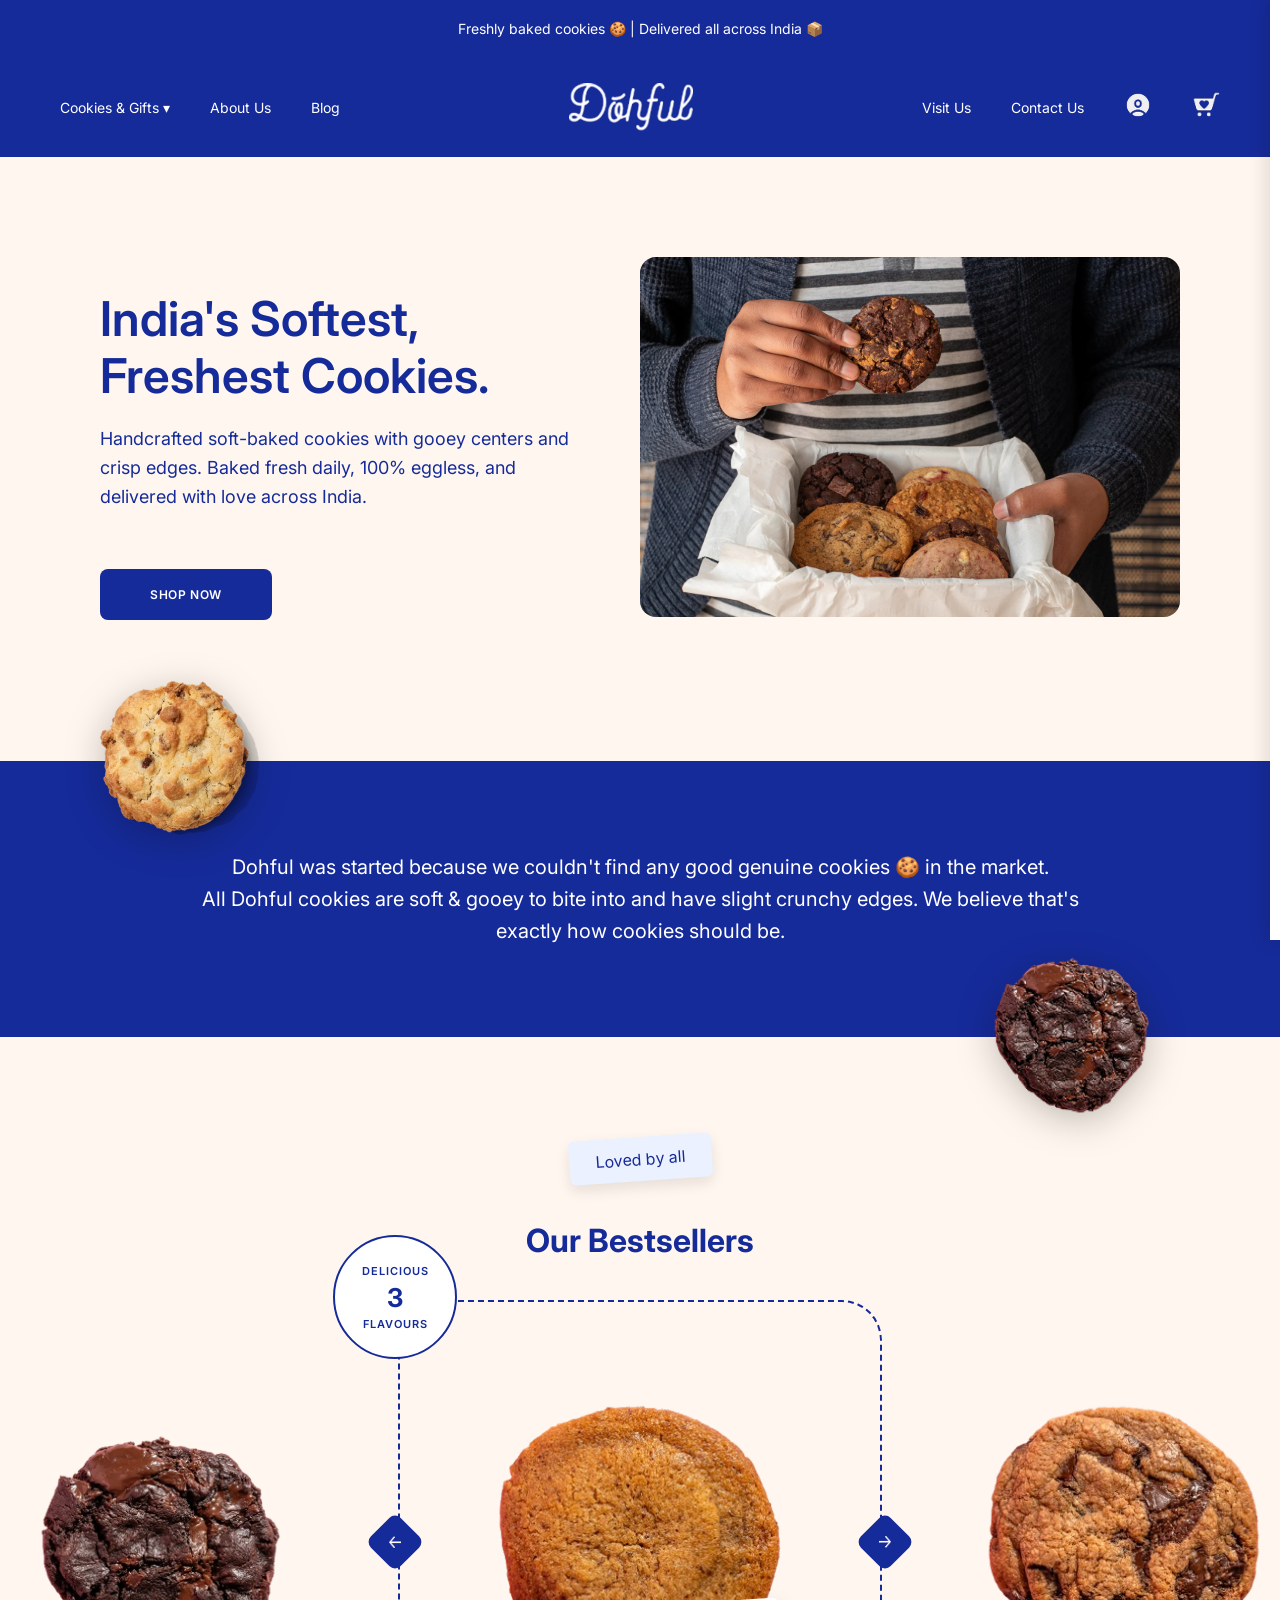
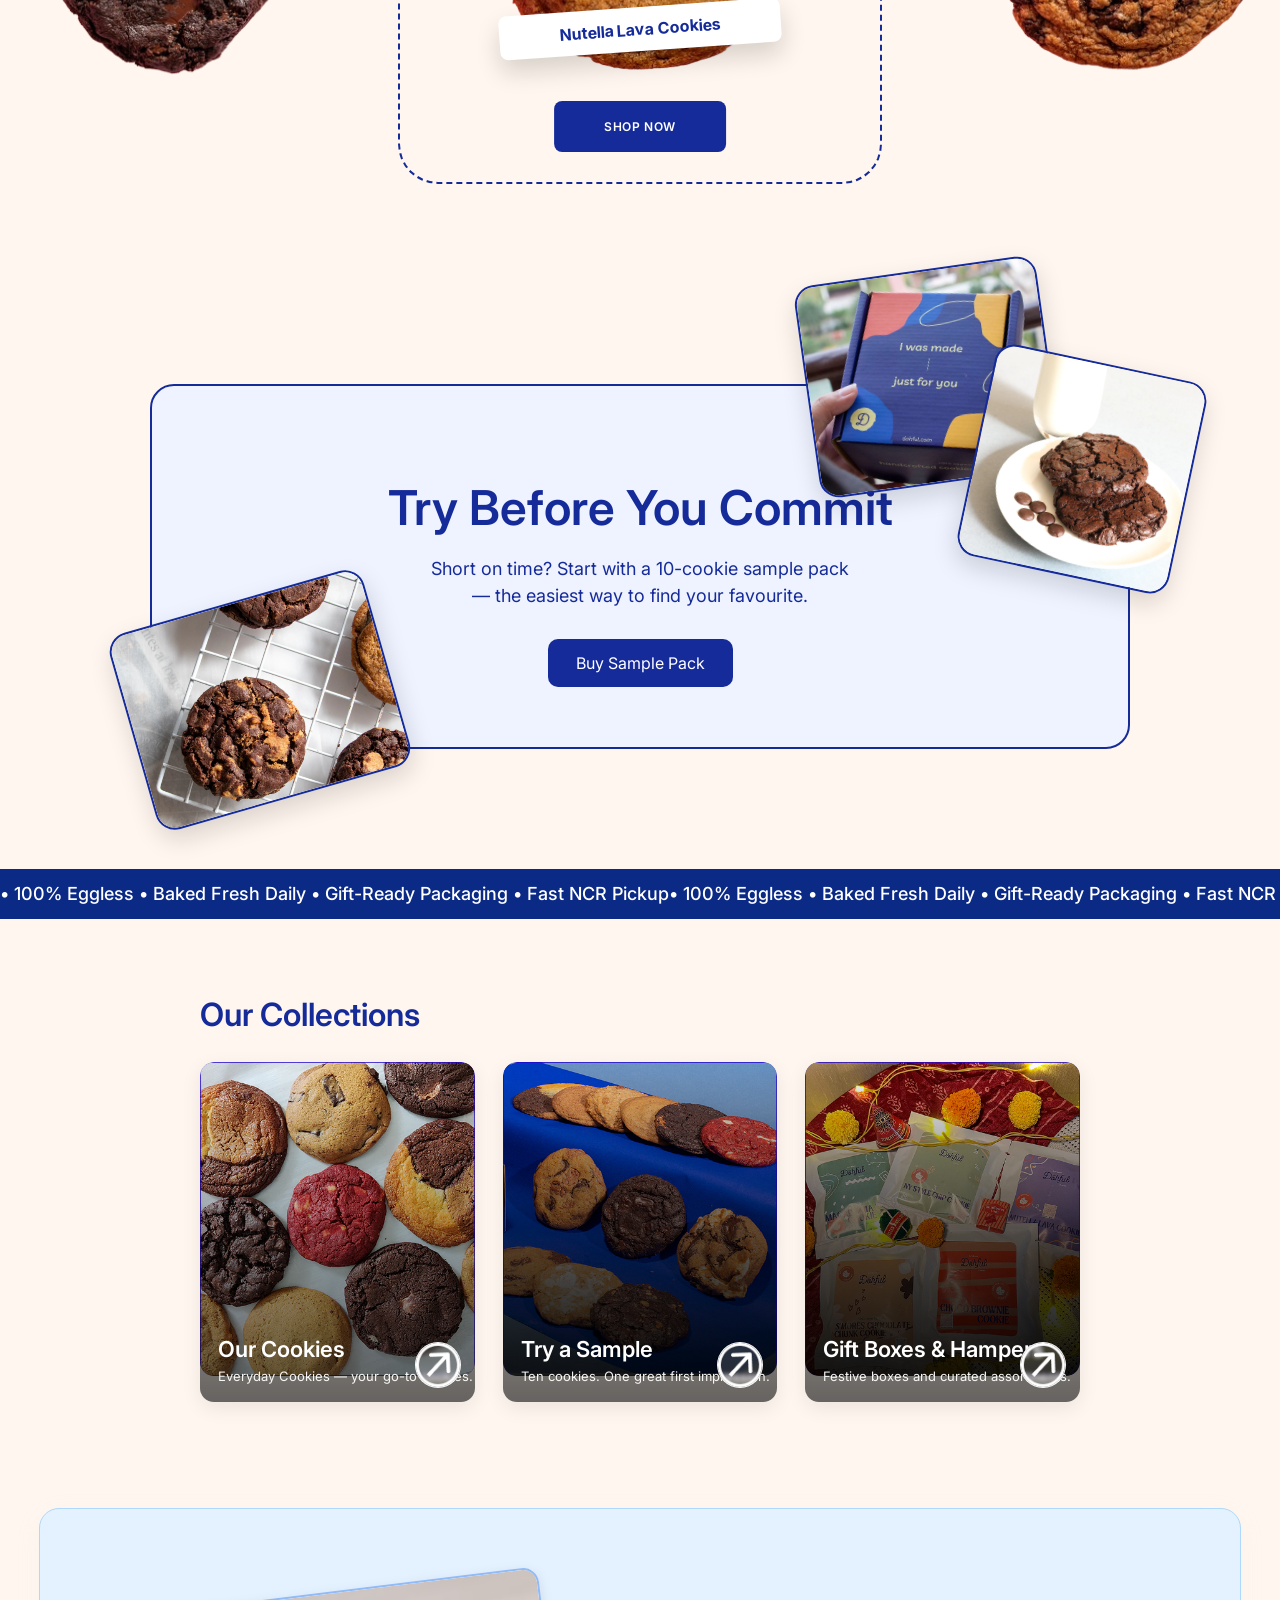
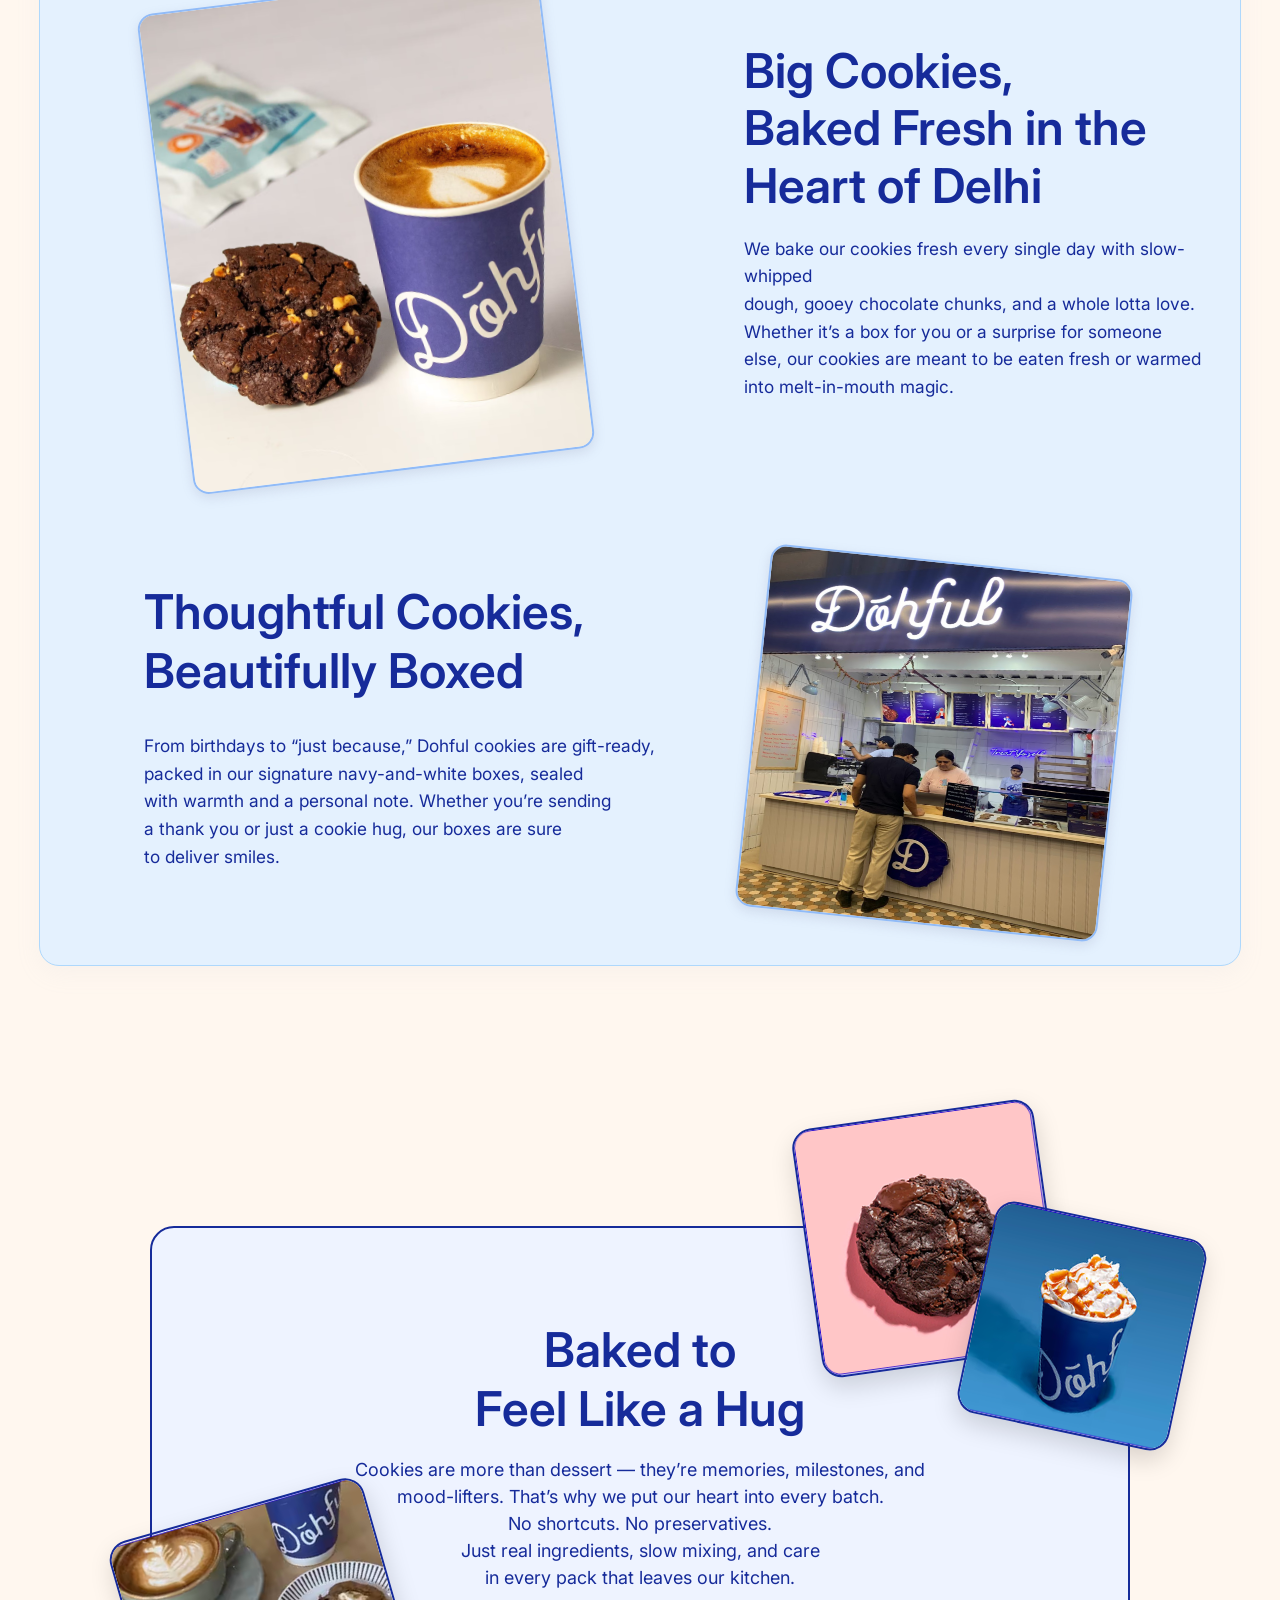
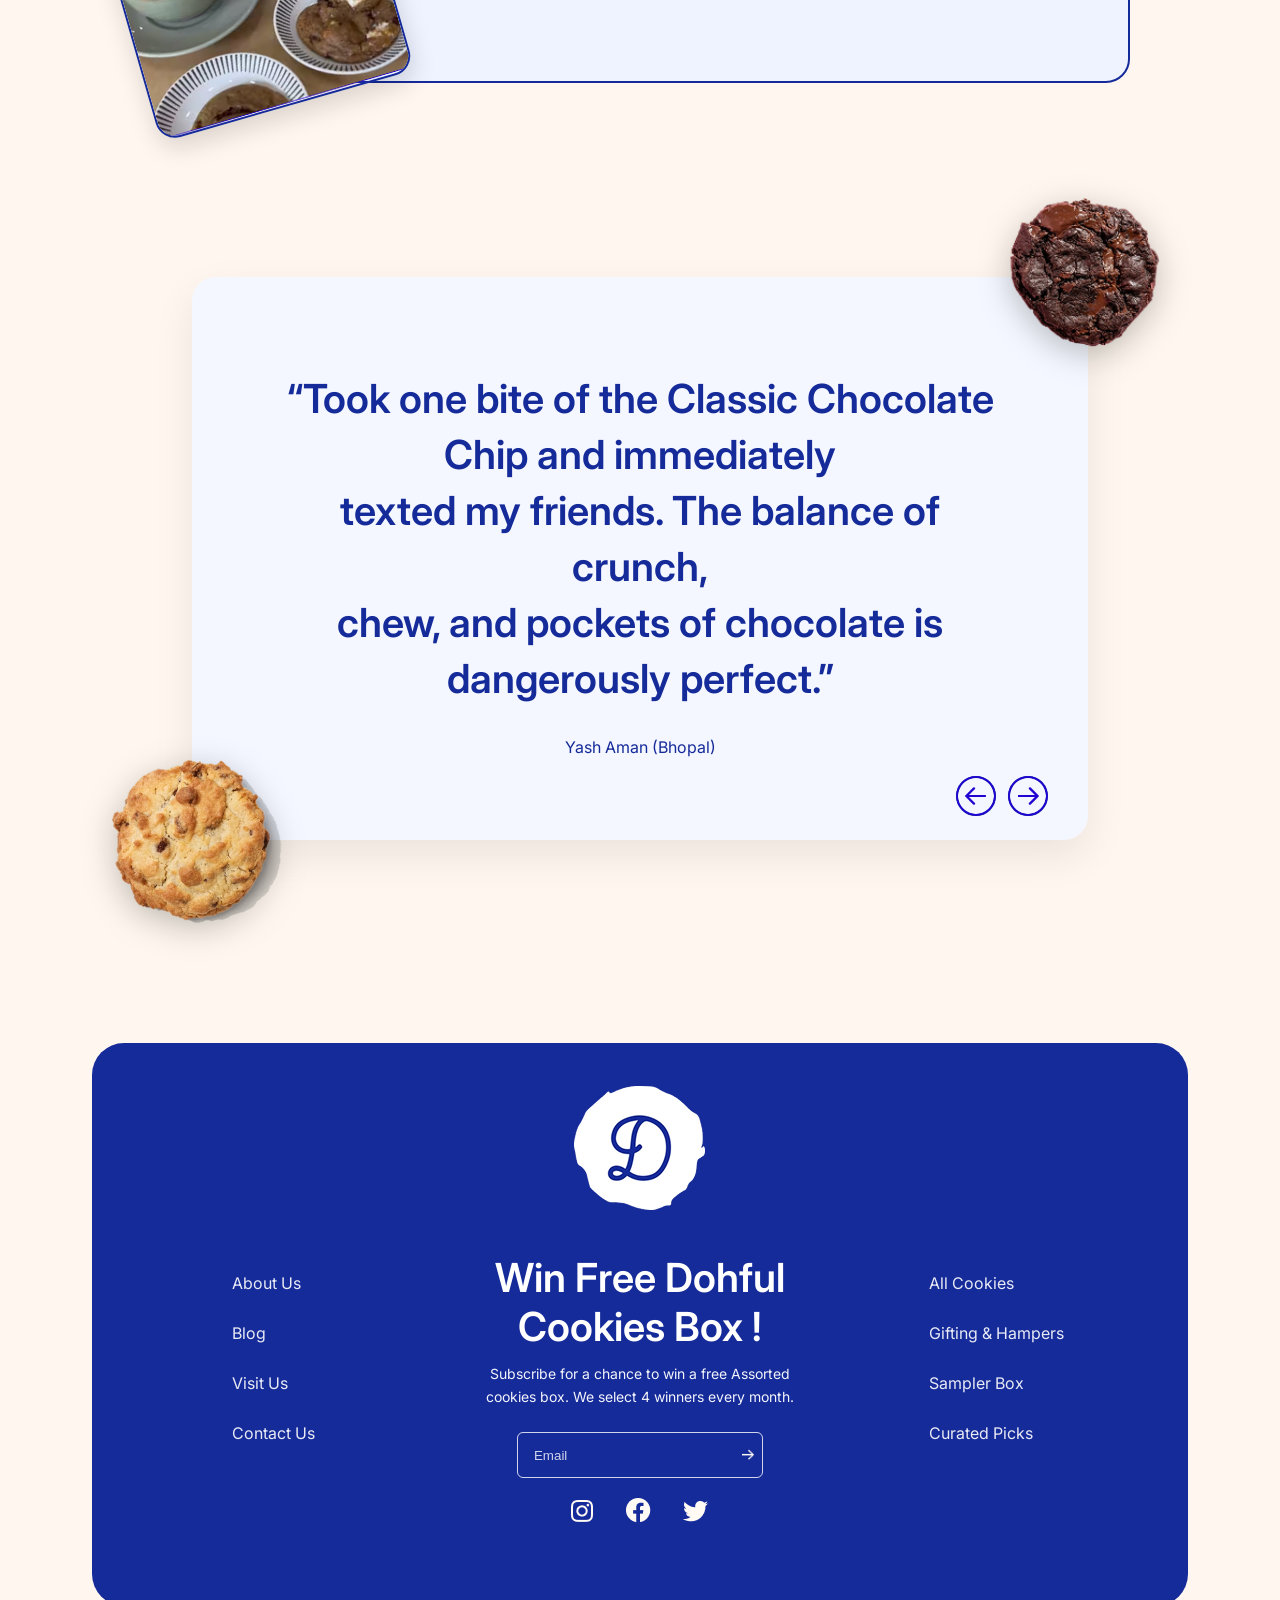
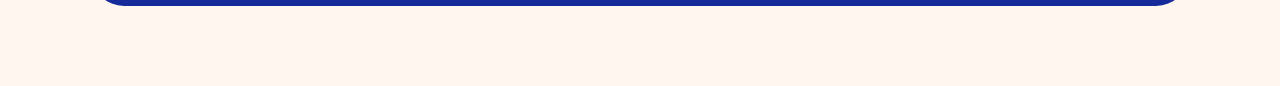
==== commit c3131413: "carousel done" ====
--- a/index.html
+++ b/index.html
@@ -142,11 +142,11 @@
                 <div class="cookie-card">
                     <!-- Arrows -->
                     <button class="nav-arrow arrow-left" aria-label="Previous cookie">
-                        <span class="arrow-icon">&lt;</span>
+                        <img src="images/right-arrow-png.png" alt="Prev">
                     </button>
 
                     <button class="nav-arrow arrow-right" aria-label="Next cookie">
-                        <span class="arrow-icon">&gt;</span>
+                        <img src="images/right-arrow-png.png" alt="Next">
                     </button>
 
                     <!-- Main cookie image -->
--- a/styles.css
+++ b/styles.css
@@ -250,7 +250,7 @@
     font-size: 36px;
     font-weight: 600;
     color: #162B9A;      /* same blue as other headings */
-    margin-top: -76px;
+    margin-top: -120px;
     margin-bottom: 800px;
 }
 
@@ -962,7 +962,7 @@
 }
 
 .footer-heading {
-    font-size: 50px;
+    font-size: 2.5rem;
     font-weight: 600;
     margin-bottom: 12px;
 }
@@ -1900,18 +1900,15 @@
 
 /* inner row of cards */
 .mega-inner {
-  max-width: 1240px;
   margin: 0 auto;
   display: flex;
   justify-content: flex-start;
   gap: 32px;
-  transform: translateX(-60px);   /* shift cards slightly left – tweak value */
 }
 
 /* individual card */
 .mega-card {
-  width: 400px;
-  height: 400px;
+  width:22%;
   background: #F3F2FF;
   border-radius: 18px;
   overflow: hidden;
@@ -3342,3 +3339,306 @@
   }
 }
 
+
+
+
+
+/* ===== BESTSELLERS SECTION ===== */
+
+.bestseller-section {
+  padding: 60px 20px 80px;
+  background: #FFF7EF;           /* light beige like in the screenshot */
+  display: flex;
+  flex-direction: column;
+  align-items: center;
+}
+
+.bestsellers-title {
+  font-size: 32px;
+  font-weight: 700;
+  color: #162B9A;
+  margin-bottom: 40px;
+  text-align: center;
+}
+
+/* ===== MAIN CAROUSEL LAYOUT ===== */
+
+.bestseller-carousel {
+  width: 100%;
+  max-width: 1100px;
+  display: flex;
+  align-items: center;
+  justify-content: center;
+  gap: 40px;
+}
+
+/* Side cookies (left & right) */
+
+.side-cookie {
+  flex: 0 0 230px;
+  display: flex;
+  align-items: center;
+  justify-content: center;
+}
+
+.side-cookie img {
+  width: 100%;
+  width: 400px;
+  height: 400PX;
+}
+
+/* Center wrapper */
+
+.carousel-center {
+  position: relative;
+  flex: 0 0 480px;
+  display: flex;
+  justify-content: center;
+}
+
+/* ===== ROUND BADGE ===== */
+
+.flavour-badge {
+  position: absolute;
+  top: -65px;
+  left: -65px;
+  width: 120px;
+  height: 120px;
+  border-radius: 50%;
+  border: 2px solid #162B9A;
+  background: #ffffff;
+  display: flex;
+  flex-direction: column;
+  align-items: center;
+  justify-content: center;
+  text-transform: uppercase;
+  color: #162B9A;
+  font-size: 11px;
+  font-weight: 600;
+  letter-spacing: 1px;
+  z-index: 10;
+}
+
+.badge-number {
+  font-size: 26px;
+  font-weight: 700;
+  margin: 4px 0;
+}
+
+/* ===== MAIN COOKIE CARD ===== */
+
+.cookie-card {
+  position: relative;
+  width: 100%;
+  padding: 60px 40px 70px;
+  border-radius: 40px;
+  border: 2px dashed #162B9A;
+  background: #FFF7EF;
+  display: flex;
+  flex-direction: column;
+  align-items: center;
+}
+
+/* Big cookie */
+
+.cookie-image-wrapper {
+  width: 340px;      /* increase/decrease this to change cookie size */
+  height: 340px;
+  display: flex;
+  align-items: center;
+  justify-content: center;
+}
+
+.cookie-image-wrapper img {
+  width: 100%;
+  height: 100%;
+  object-fit: contain;
+}
+
+/* Slanted label */
+
+.cookie-label {
+  margin-top: 20px;
+  transform: rotate(-4deg);
+  background: #ffffff;
+  padding: 10px 40px;
+  border-radius: 8px;
+  box-shadow: 0 12px 25px rgba(0, 0, 0, 0.16);
+}
+
+.cookie-label span {
+  font-size: 16px;
+  font-weight: 700;
+  color: #162B9A;
+}
+
+/* Shop button */
+
+.shop-btn {
+  margin-top: 28px;
+  padding: 18px 50px;
+  border-radius: 8px;
+  border: none;
+  background: #162B9A;
+  color: #ffffff;
+  text-decoration: none;
+  font-size: 12px;
+  font-weight: 600;
+  text-transform: uppercase;
+  letter-spacing: 0.6px;
+  cursor: pointer;
+}
+
+/* ===== DIAMOND ARROWS ===== */
+
+.nav-arrow {
+  position: absolute;
+  top: 50%;
+  width: 42px;
+  height: 42px;
+  background: #162B9A;
+  border: none;
+  border-radius: 8px;
+  transform: translateY(-50%) rotate(45deg);
+  display: flex;
+  align-items: center;
+  justify-content: center;
+  cursor: pointer;
+}
+
+.arrow-left {
+  left: -26px;
+}
+
+.arrow-right {
+  right: -26px;
+}
+
+.arrow-icon {
+  transform: rotate(-45deg);
+  color: #ffffff;
+  font-size: 18px;
+  line-height: 1;
+}
+
+.nav-arrow:hover,
+.shop-btn:hover {
+  filter: brightness(1.08);
+}
+
+/* ===== RESPONSIVE ===== */
+
+@media (max-width: 900px) {
+  .bestseller-carousel {
+    flex-direction: column;
+  }
+
+  .side-cookie {
+    display: none;         /* hide side cookies on small screens */
+  }
+
+  .carousel-center {
+    flex: 0 0 auto;
+  }
+
+  .flavour-badge {
+    left: 10px;
+  }
+}
+
+@media (max-width: 520px) {
+  .cookie-card {
+    padding: 50px 24px 60px;
+  }
+
+  .cookie-image-wrapper {
+    width: 260px;
+    height: 260px;
+  }
+}
+
+.cookie-image-wrapper {
+    margin-top: 60px;   /* Increase number to push it lower */
+}
+
+
+.carousel-center {
+    flex: 0 0 380px;    /* Reduce width */
+}
+
+.cookie-card {
+    padding: 50px 30px 60px;  /* Reduced from ~70px */
+}
+
+
+.cookie-image-wrapper {
+    width: 460px;
+    height: 460px;
+    margin-top: 2px;
+}
+
+
+.cookie-card {
+    width: 480px;          /* Frame width (adjust to taste) */
+    height: 480px;         /* Frame height (independent from cookie) */
+    padding: 0;            /* Remove big spacing that was pushing it */
+    display: flex;
+    flex-direction: column;
+    align-items: center;
+    justify-content: center;
+}
+
+
+
+
+
+.cookie-card {
+  position: relative; /* so z-index stacking works nicely */
+}
+
+/* cookie image slightly “behind” */
+.cookie-image-wrapper {
+  position: relative;
+  z-index: 1;
+}
+
+/* label overlapping the bottom of the cookie */
+.cookie-label {
+  position: absolute;
+  z-index: 2;
+  top: 64%;          /* ⬅ moves label downward — increase to push lower */
+  left: 50%;
+  transform: translate(-50%, -50%) rotate(-4deg);
+  background: #ffffff;
+  padding: 12px 60px;
+  white-space: nowrap;
+  border-radius: 8px;
+  box-shadow: 0 12px 25px rgba(0, 0, 0, 0.16);
+}
+
+
+
+  #shop-btn {
+  position: absolute;
+  bottom: 30px;     /* ⬅ increase to raise higher */
+  left: 50%;
+  transform: translateX(-50%);
+}
+
+
+/* apply rotation to icons */
+.arrow-right img {
+    transform: rotate(-45deg);
+}
+
+.arrow-left img {
+    transform: rotate(135deg);
+}
+
+
+.nav-arrow img {
+    width: 12px;
+    height: 12px;
+}
+
+
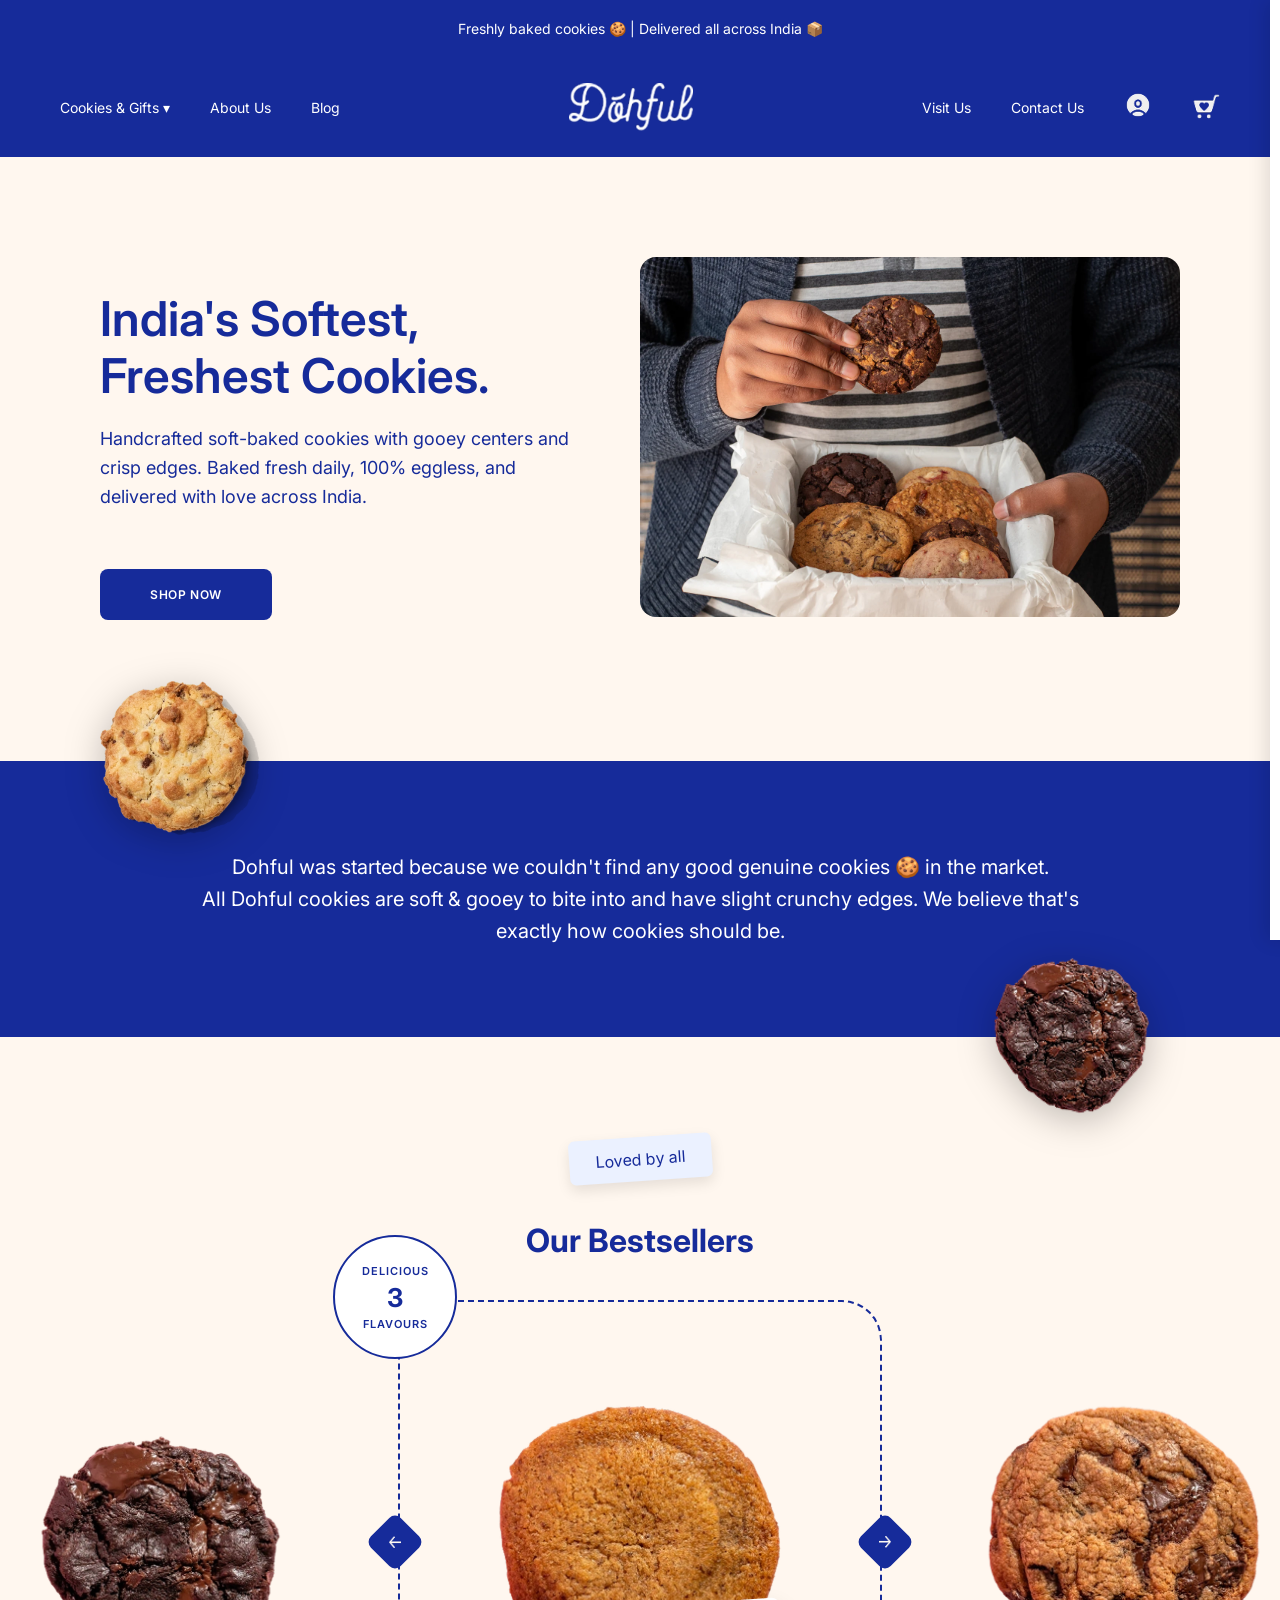
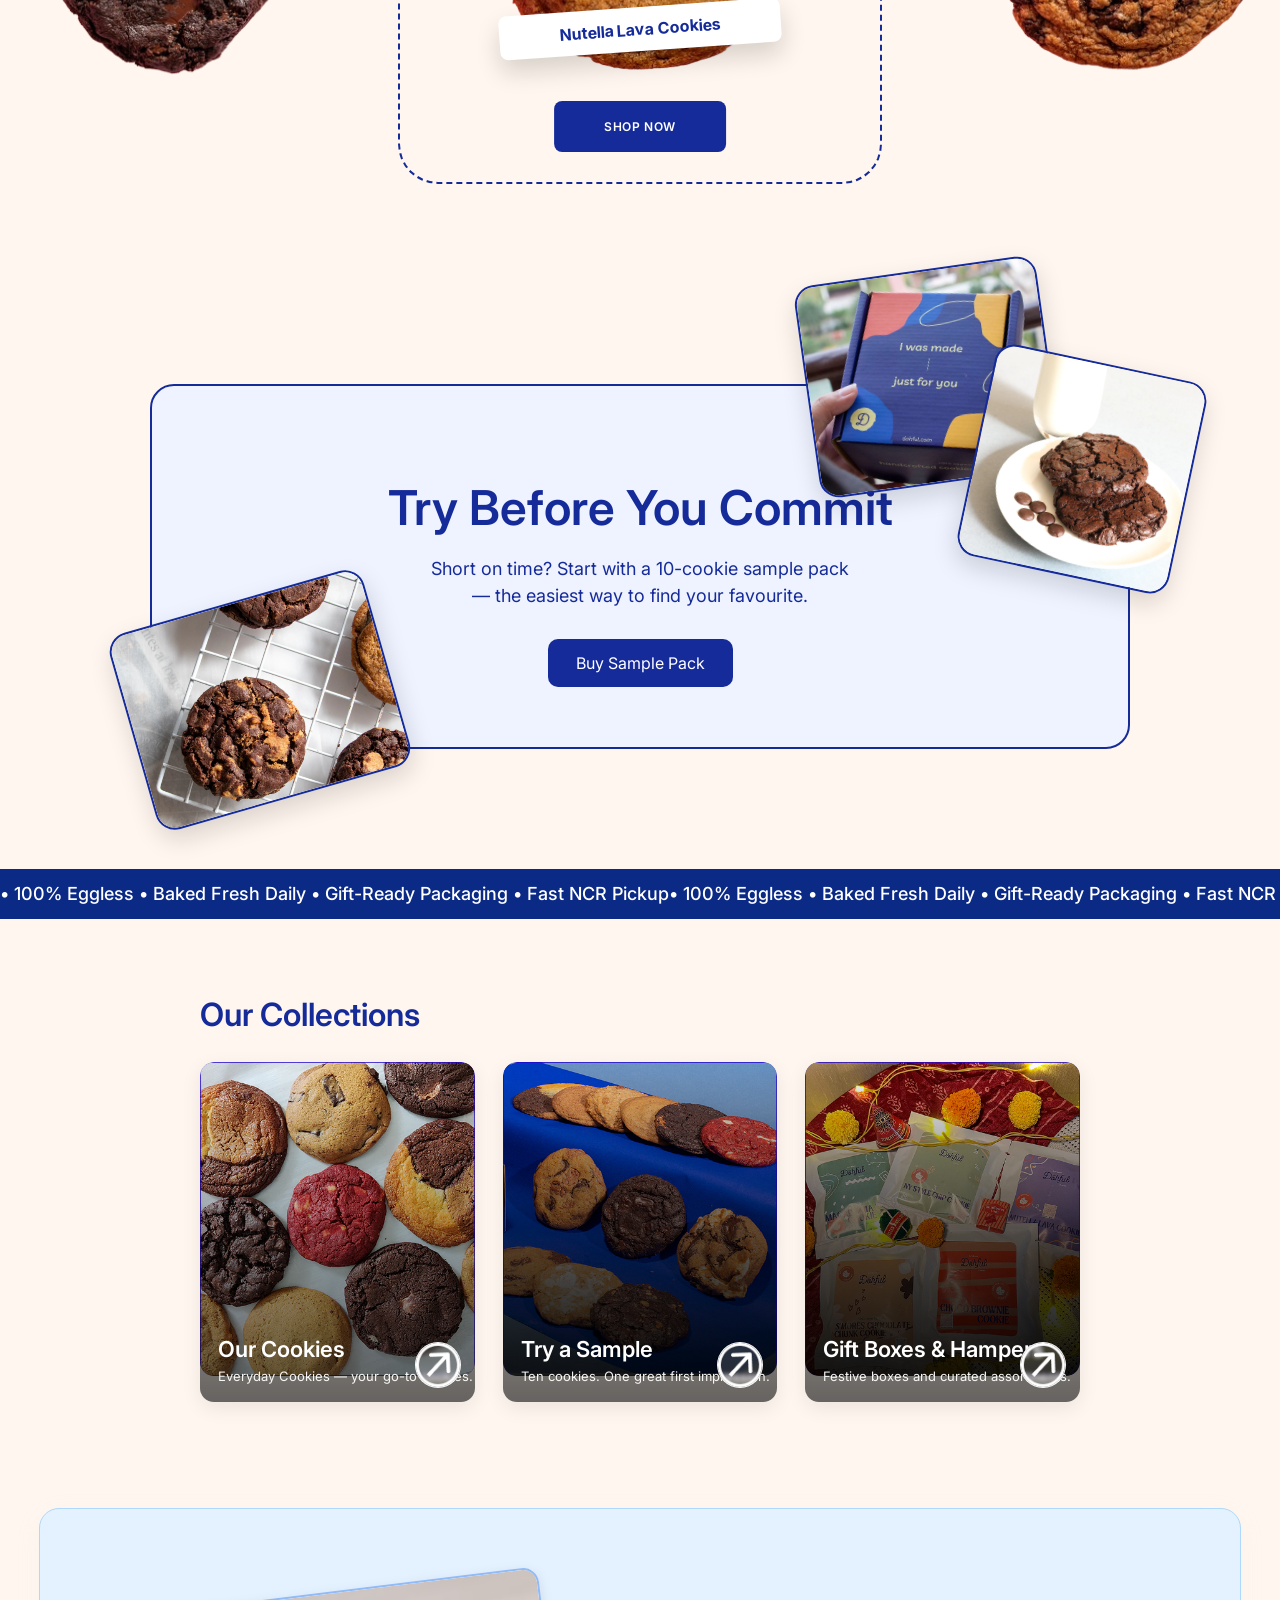
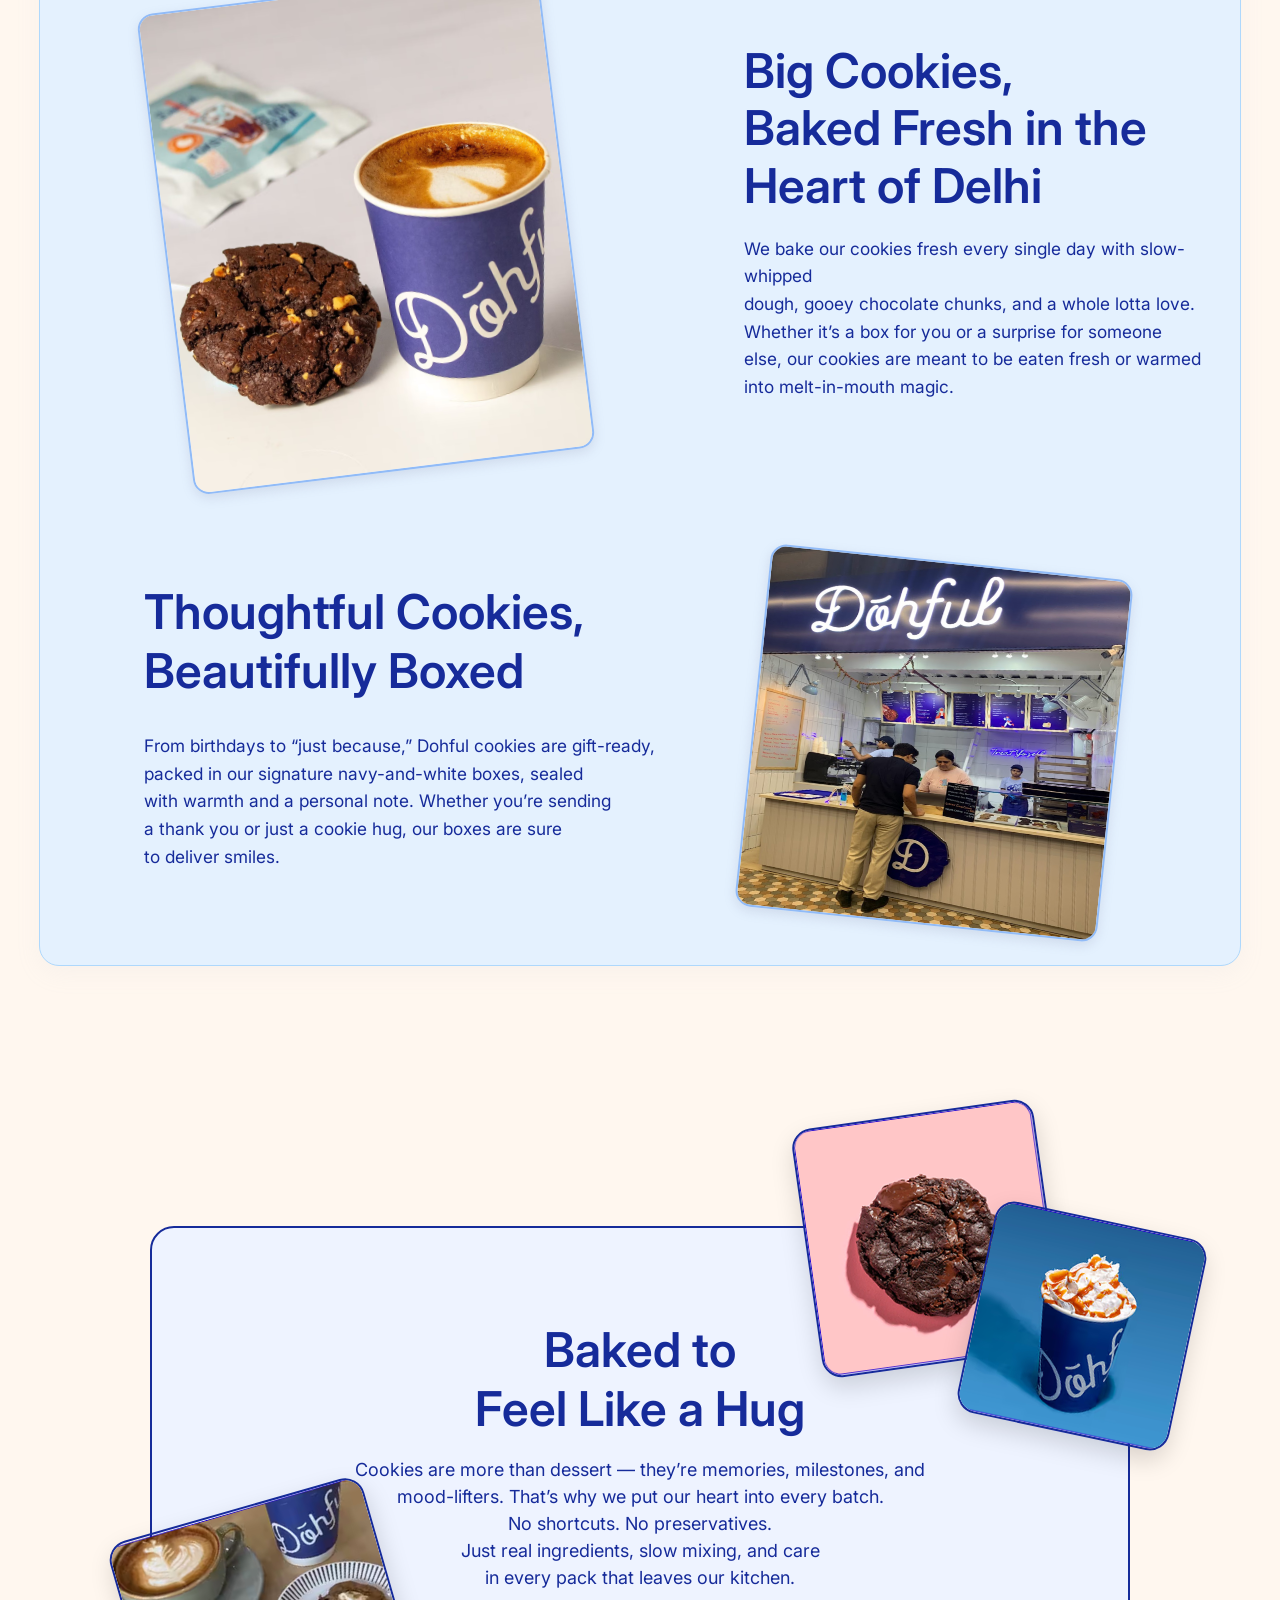
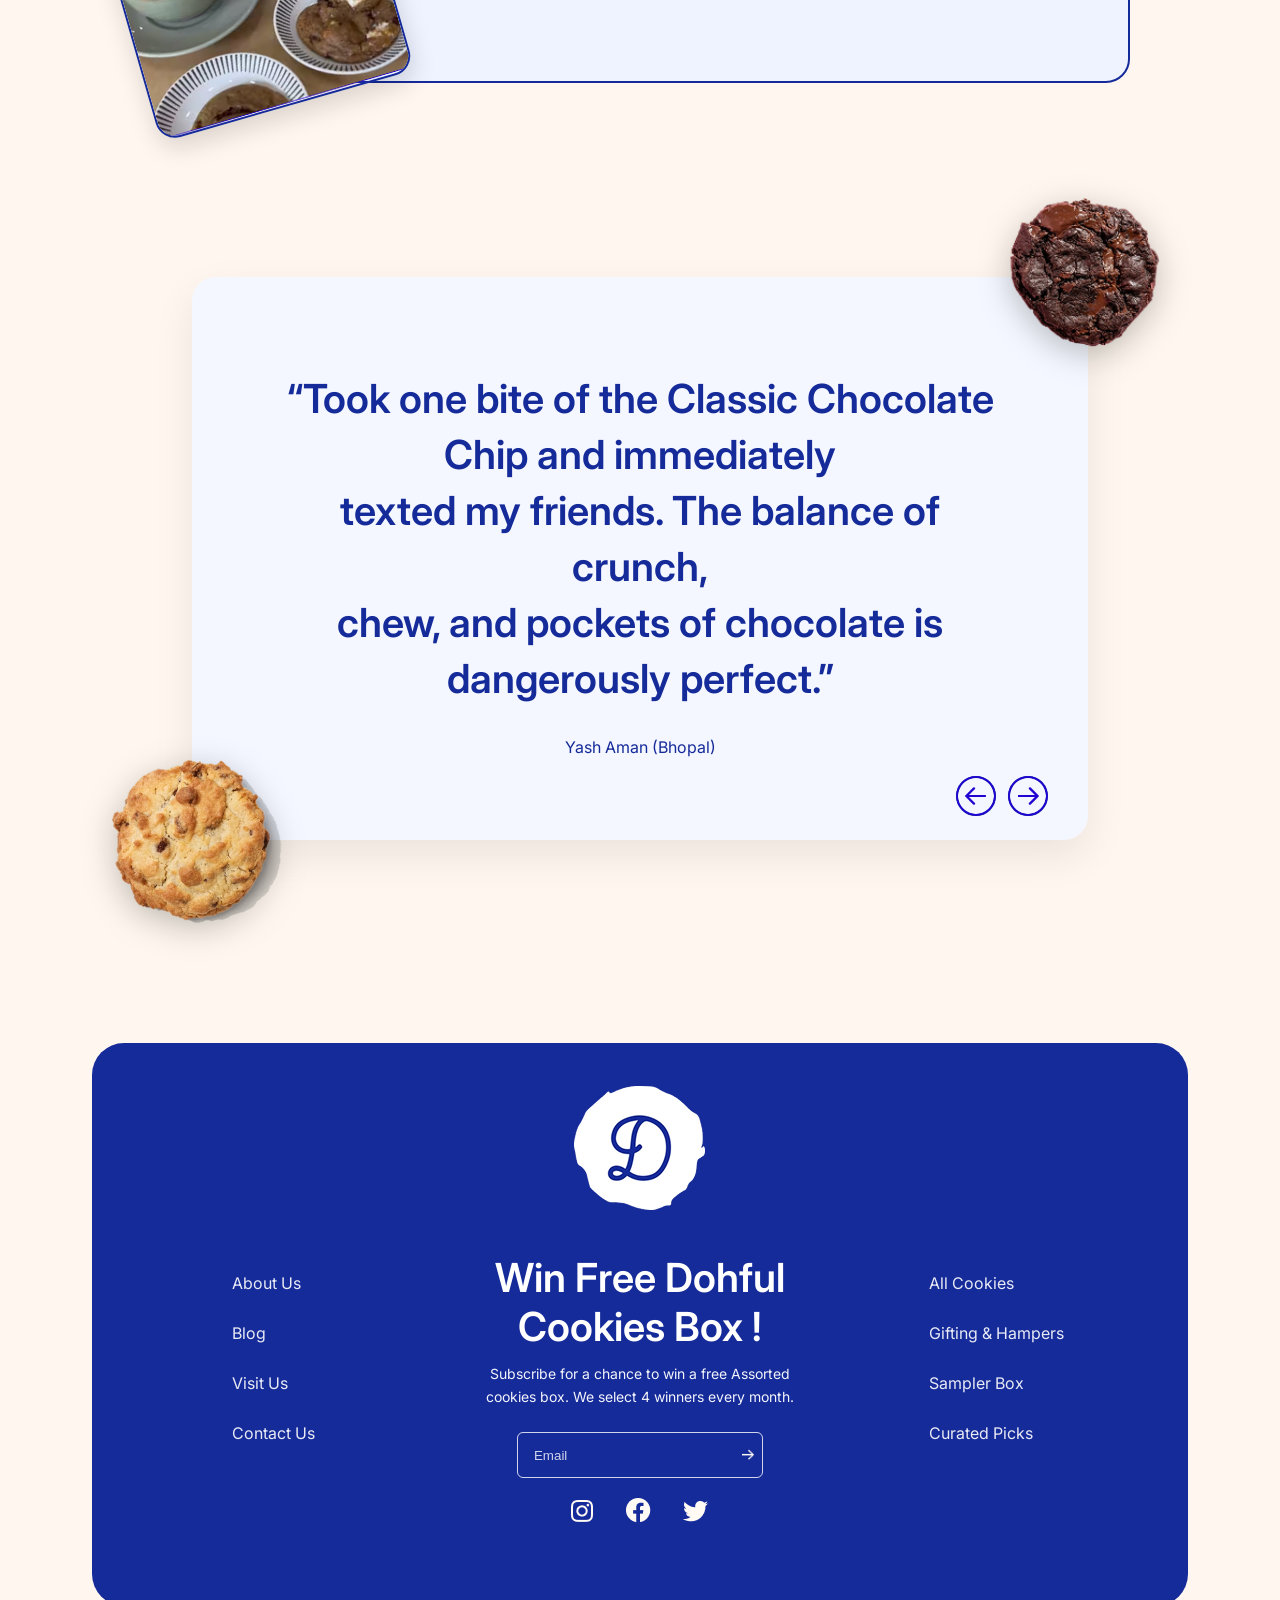
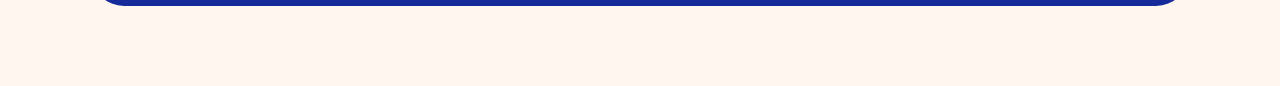
==== commit 9ef48b9a: "changes" ====
--- a/index.html
+++ b/index.html
@@ -76,8 +76,8 @@
                     <a href="#"><img src="./images/Test Account.png" alt="Account Icon"></a>
                 </li>
 
-                <li class="cart-icon">
-                    <a href="#"><img src="./images/Favorite Cart.png" alt="Cart Icon"></a>
+                <li class="cart-icon" onclick="openCart()">
+                    <img src="./images/Favorite Cart.png" alt="Cart Icon">
                 </li>
             </ul>
         </nav>
--- a/styles.css
+++ b/styles.css
@@ -4,6 +4,8 @@
     font-weight: 400;
     font-style: normal;
     background:#FFF7EF;
+    overflow-x: hidden;
+
 }
 
 .site-header {
@@ -3642,3 +3644,8 @@
 }
 
 
+.cookie-card2 {
+    margin-top: 40px;
+    margin-left: 80px;
+    margin-bottom: 60PX;
+}
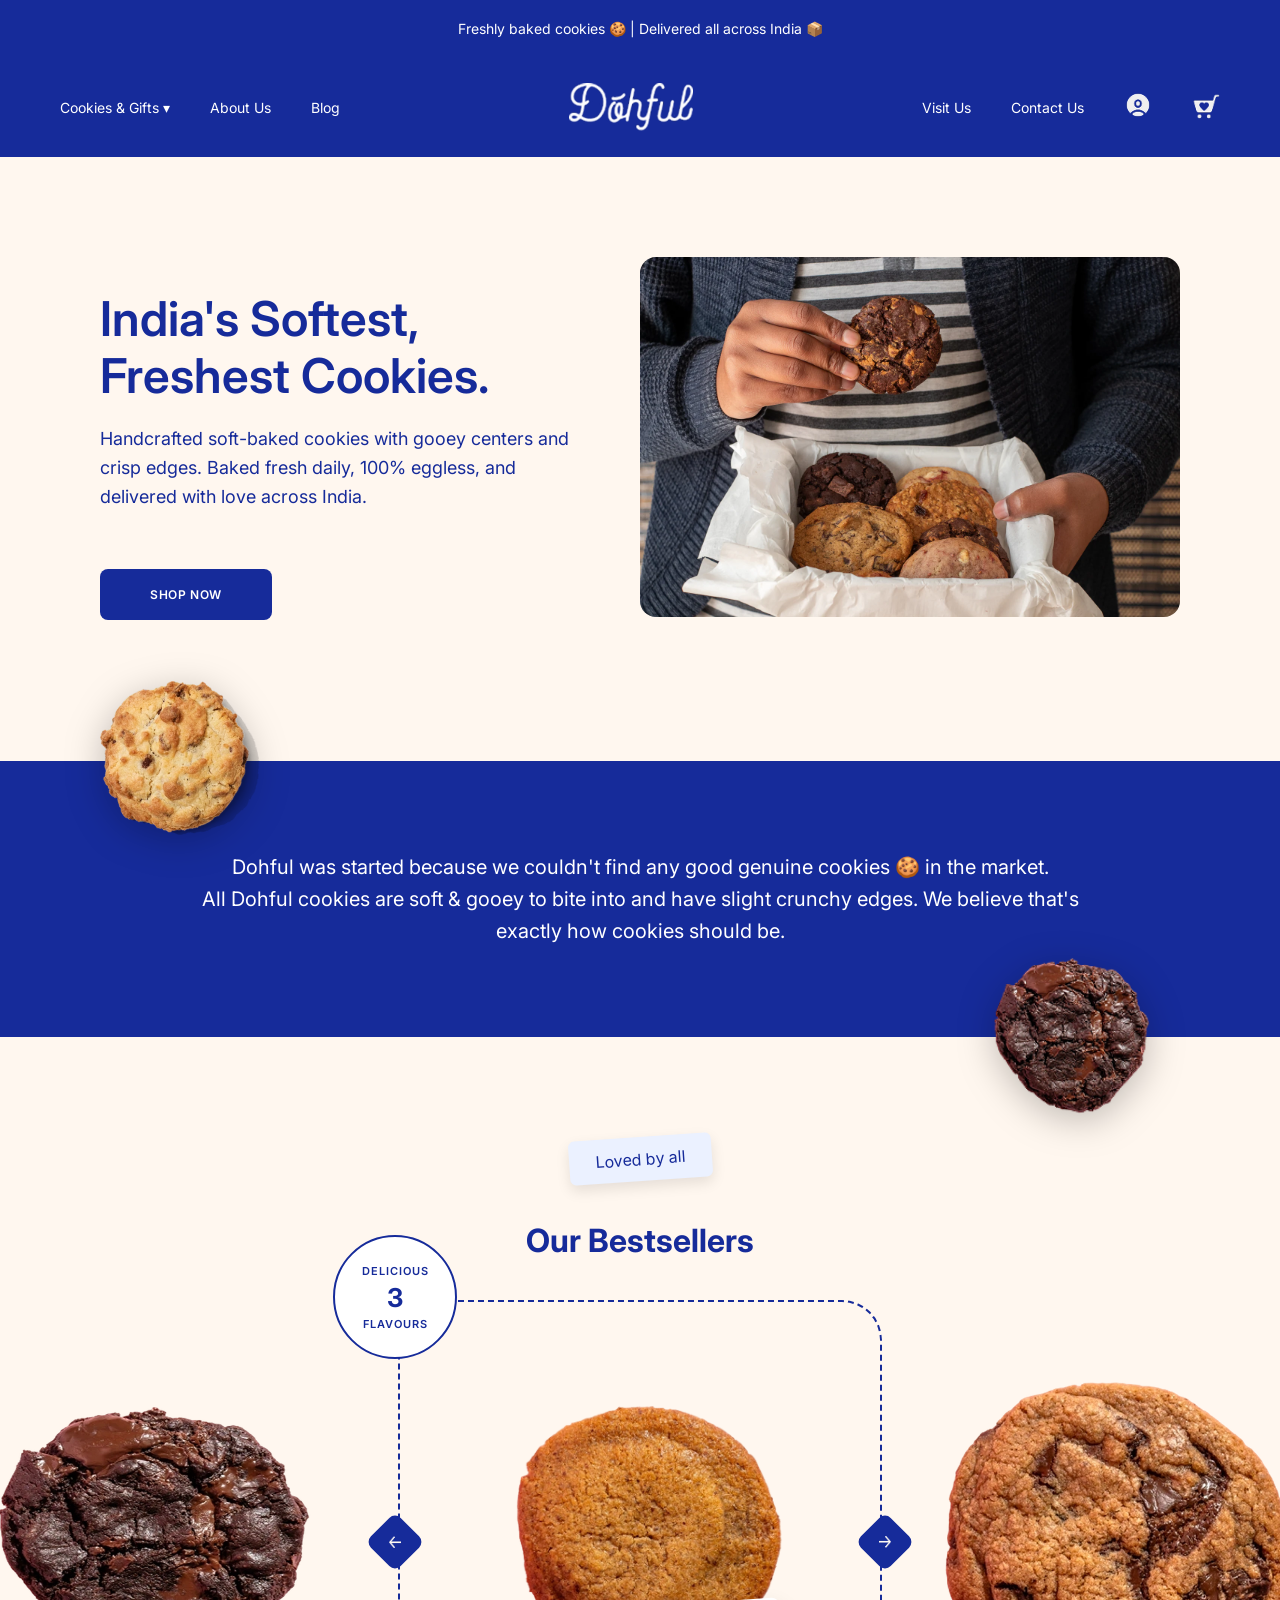
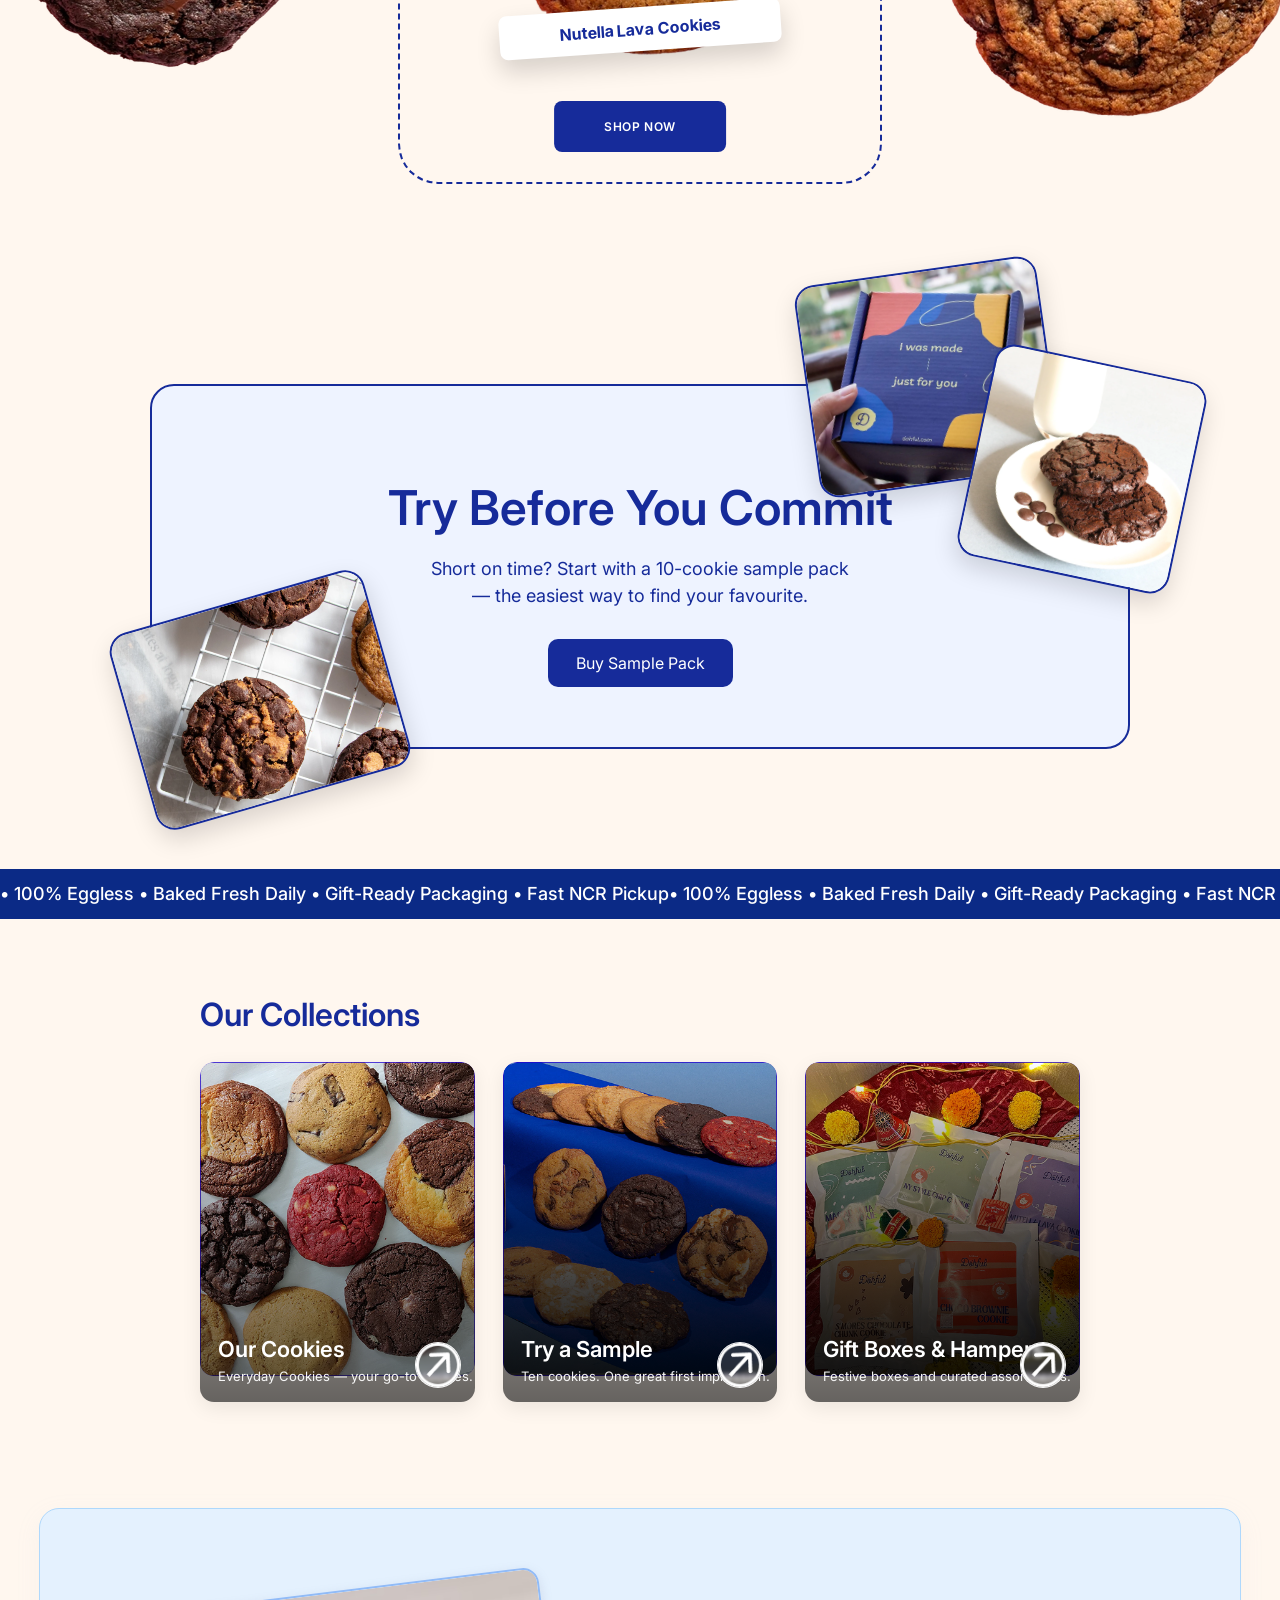
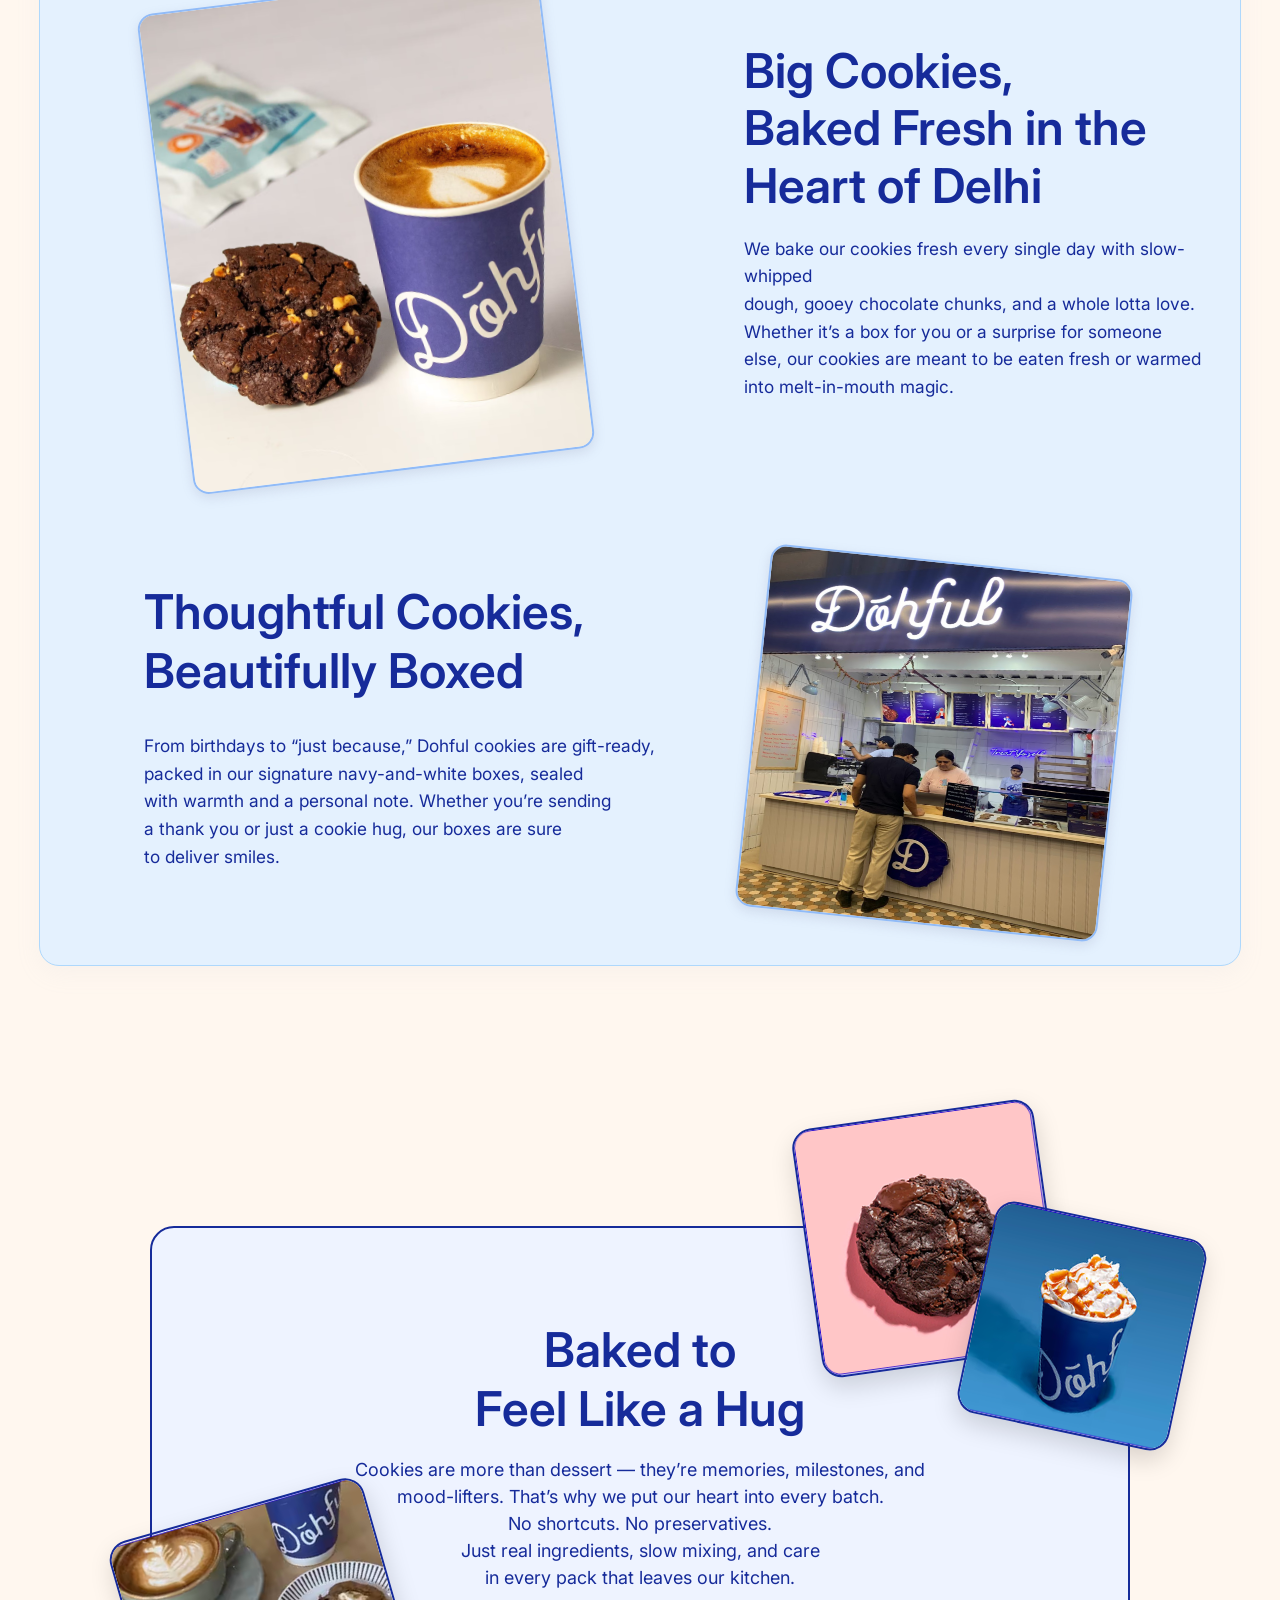
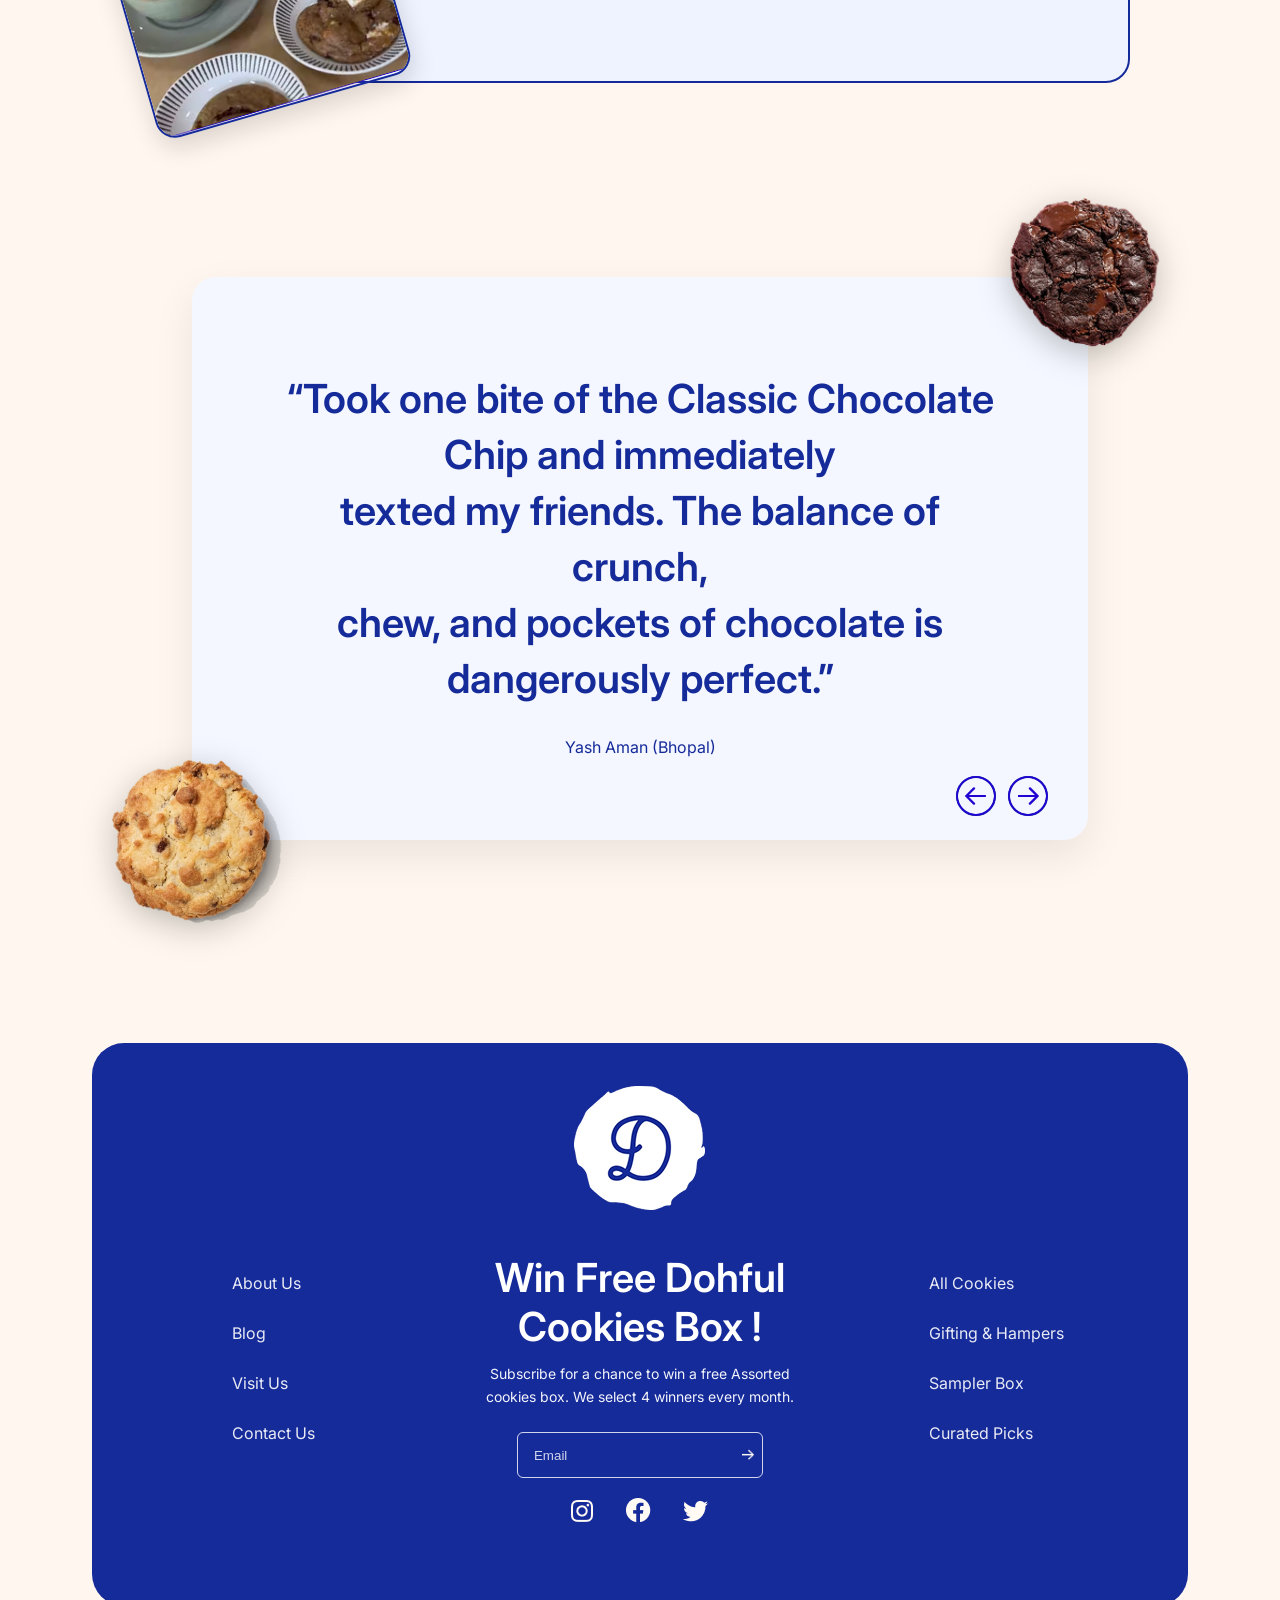
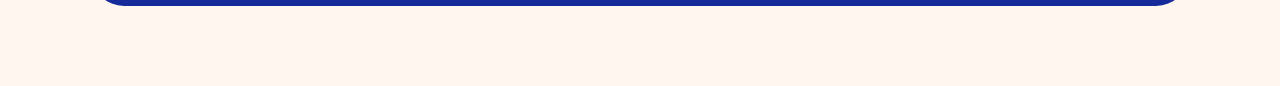
==== commit e2f62b2d: "added link" ====
--- a/index.html
+++ b/index.html
@@ -94,7 +94,7 @@
                 crisp edges. Baked fresh daily, 100% eggless, and
                 delivered with love across India.
             </p>
-            <a href="#" class="shop-btn">Shop Now</a>
+            <a href="everyday-cookies.html" class="shop-btn">Shop Now</a>
         </div>
 
         <div class="hero-right">
@@ -151,7 +151,7 @@
 
                     <!-- Main cookie image -->
                     <div class="cookie-image-wrapper">
-                        <img id="main-cookie-img" src="images/choco-chunk.png" alt="Nutella Lava Cookies">
+                        <img id="main-cookie-img" src="images/choco-chunk.png" alt="Nutella Lava Cookies" style="width: 70%;">
                     </div>
 
                     <!-- Slanted label -->
@@ -160,7 +160,7 @@
                     </div>
 
                     <!-- Button -->
-                    <a id="shop-btn" href="#" class="shop-btn">Shop Now</a>
+                    <a href="everyday-cookies.html" id="shop-btn" class="shop-btn">Shop Now</a>
                 </div>
             </div>
 
@@ -184,7 +184,7 @@
                 Short on time? Start with a 10-cookie sample pack<br>
                 — the easiest way to find your favourite.
             </p>
-            <a href="#" class="try-btn">Buy Sample Pack</a>
+            <a href="sampler-pack.html" class="try-btn">Buy Sample Pack</a>
         </div>
     </div>
 
--- a/styles.css
+++ b/styles.css
@@ -2874,19 +2874,13 @@
 
 
 
-/*cart css*/
-
-/* ----------------------
-   CART DRAWER (DOHFUL STYLE)
-   ---------------------- */
-
 .cart-drawer {
     position: fixed;
     top: 0;
-    right: -420px;
-    width: 380px;
+    right: -1000px;
+    width: 500px;
     height: 100vh;
-    background: #ffffff;
+    background: #EEF3FF;
     box-shadow: -4px 0px 18px rgba(0,0,0,0.12);
     padding: 20px 25px;
     transition: right 0.35s ease;
@@ -2908,6 +2902,7 @@
 .cart-drawer-header h2 {
     font-size: 22px;
     font-weight: 700;
+    color: #162B9A;
 }
 
 .cart-close {
@@ -2918,78 +2913,117 @@
 }
 
 /* BODY LIST */
+
+/* Cart Drawer */
 .cart-body {
-    margin-top: 25px;
+    padding: 20px;
     flex: 1;
-    overflow-y: auto;
-    padding-right: 10px;
-}
-
+}
+
+/* Cart Item Container */
 .cart-item {
-    background: #f9f9ff;
-    border-radius: 12px;
-    padding: 15px;
+  width: 100%;
+    border-radius: 16px;
+    display: flex;
+    justify-content: space-between;
+    align-items: center;
     margin-bottom: 18px;
+}
+
+/* Left side: Image + Info */
+.cart-left {
     display: flex;
     align-items: center;
-    justify-content: space-between;
-}
-
-.cart-item-left {
+    gap: 18px;
+}
+
+/* Pink rounded image box */
+.cart-thumb {
+  width: 40%;
+      border-radius: 20px;
     display: flex;
-    gap: 12px;
+    justify-content: center;
     align-items: center;
-}
-
-.cart-item-left img {
-    width: 70px;
-    height: 70px;
-    border-radius: 12px;
-    box-shadow: 0px 3px 8px rgba(0,0,0,0.12);
-}
-
-.cart-item-info h4 {
-    font-size: 16px;
-    font-weight: 600;
-    margin: 0 0 4px;
-}
-
-.cart-item-info p {
+    overflow: hidden;
+}
+
+.cart-thumb img {
+    width: 85%;
+    height: auto;
+    border-radius: 20px;
+}
+
+/* Product Info */
+.cart-info {
+    display: flex;
+    flex-direction: column;
+    gap: 8px;
+}
+
+.cart-title {
+    font-size: 18px;
+    font-weight: 700;
+    color: #162B9A;
     margin: 0;
+}
+
+.cart-pack {
     font-size: 14px;
-    color: #6b6b6b;
-}
-
-/* Quantity Box — EXACT DOHFUL STYLE */
-.qty-box {
+    color: #162B9A;
+    margin: 0;
+}
+
+/* Quantity + delete */
+.cart-actions {
     display: flex;
     align-items: center;
-    background: white;
-    border-radius: 10px;
-    border: 1px solid #e2e2ff;
-    padding: 6px 12px;
+    gap: 18px;
+}
+
+/* Qty Controls */
+.qty-controls {
+    display: flex;
+    align-items: center;
+    border: 2px solid #162B9A;
+    border-radius: 30px;
+    font-size: 12px;
+    padding: 6px 14px;
     gap: 12px;
-    margin-top: 10px;
-    width: fit-content;
-}
-
-.qty-box button {
-    background: none;
+}
+
+.qty-controls button {
+    background: transparent;
     border: none;
-    font-size: 18px;
+    font-size: 20px;
     font-weight: 600;
+    color: #162B9A;
     cursor: pointer;
 }
 
-.qty-box span {
-    font-size: 16px;
-}
-
-.remove-icon {
-    margin-left: 12px;
-    font-size: 22px;
+.qty-controls span {
+    font-size: 17px;
+    font-weight: 600;
+    color: #162B9A;
+}
+
+/* Delete button */
+.remove-btn {
+    background: transparent;
+    border: none;
     cursor: pointer;
 }
+
+.remove-btn img {
+    width: 22px;
+}
+
+/* Right side price */
+.cart-right {
+    font-size: 20px;
+    font-weight: 700;
+    color: #162B9A;
+}
+
 
 /* PRICE RIGHT SIDE */
 .cart-item-price {
@@ -3037,8 +3071,6 @@
     background: #ccc;
     border-radius: 20px;
 }
-
-
 
 
 
@@ -3094,15 +3126,14 @@
   align-items: center;
   justify-content: center;
   padding: 32px;
-  margin-top: -220px;
-  margin-bottom: -180px;;
+  margin-bottom: -180px;
 }
 
 /* Main Card */
 .recipe-card45 {
   display: flex;
   max-width: 1200px;
-  width: 100%;
+  width: 90%;
   background: #f9f7ff;
   border-radius: 24px;
   overflow: hidden;
@@ -3221,20 +3252,13 @@
 
 
 
-
-
-
-
-
-
-
 /* ROW WITH TWO CARDS */
 .blog-row48 {
   width: 100%;
   display: flex;
   justify-content: center;
   gap: 28px;
-  padding: -10px 20px;
+  margin-top: 100px;
   margin-bottom: 150px;
 }
 
@@ -3246,8 +3270,7 @@
   overflow: hidden;                 /* clips everything inside */
   display: flex;
   flex-direction: column;
-  max-width: 592px;
-  flex: 1 1 480px;
+  width: 40%;
 }
 
 /* IMAGE AREA */
@@ -3645,7 +3668,5 @@
 
 
 .cookie-card2 {
-    margin-top: 40px;
-    margin-left: 80px;
-    margin-bottom: 60PX;
-}
+    margin-bottom: 60px;
+}
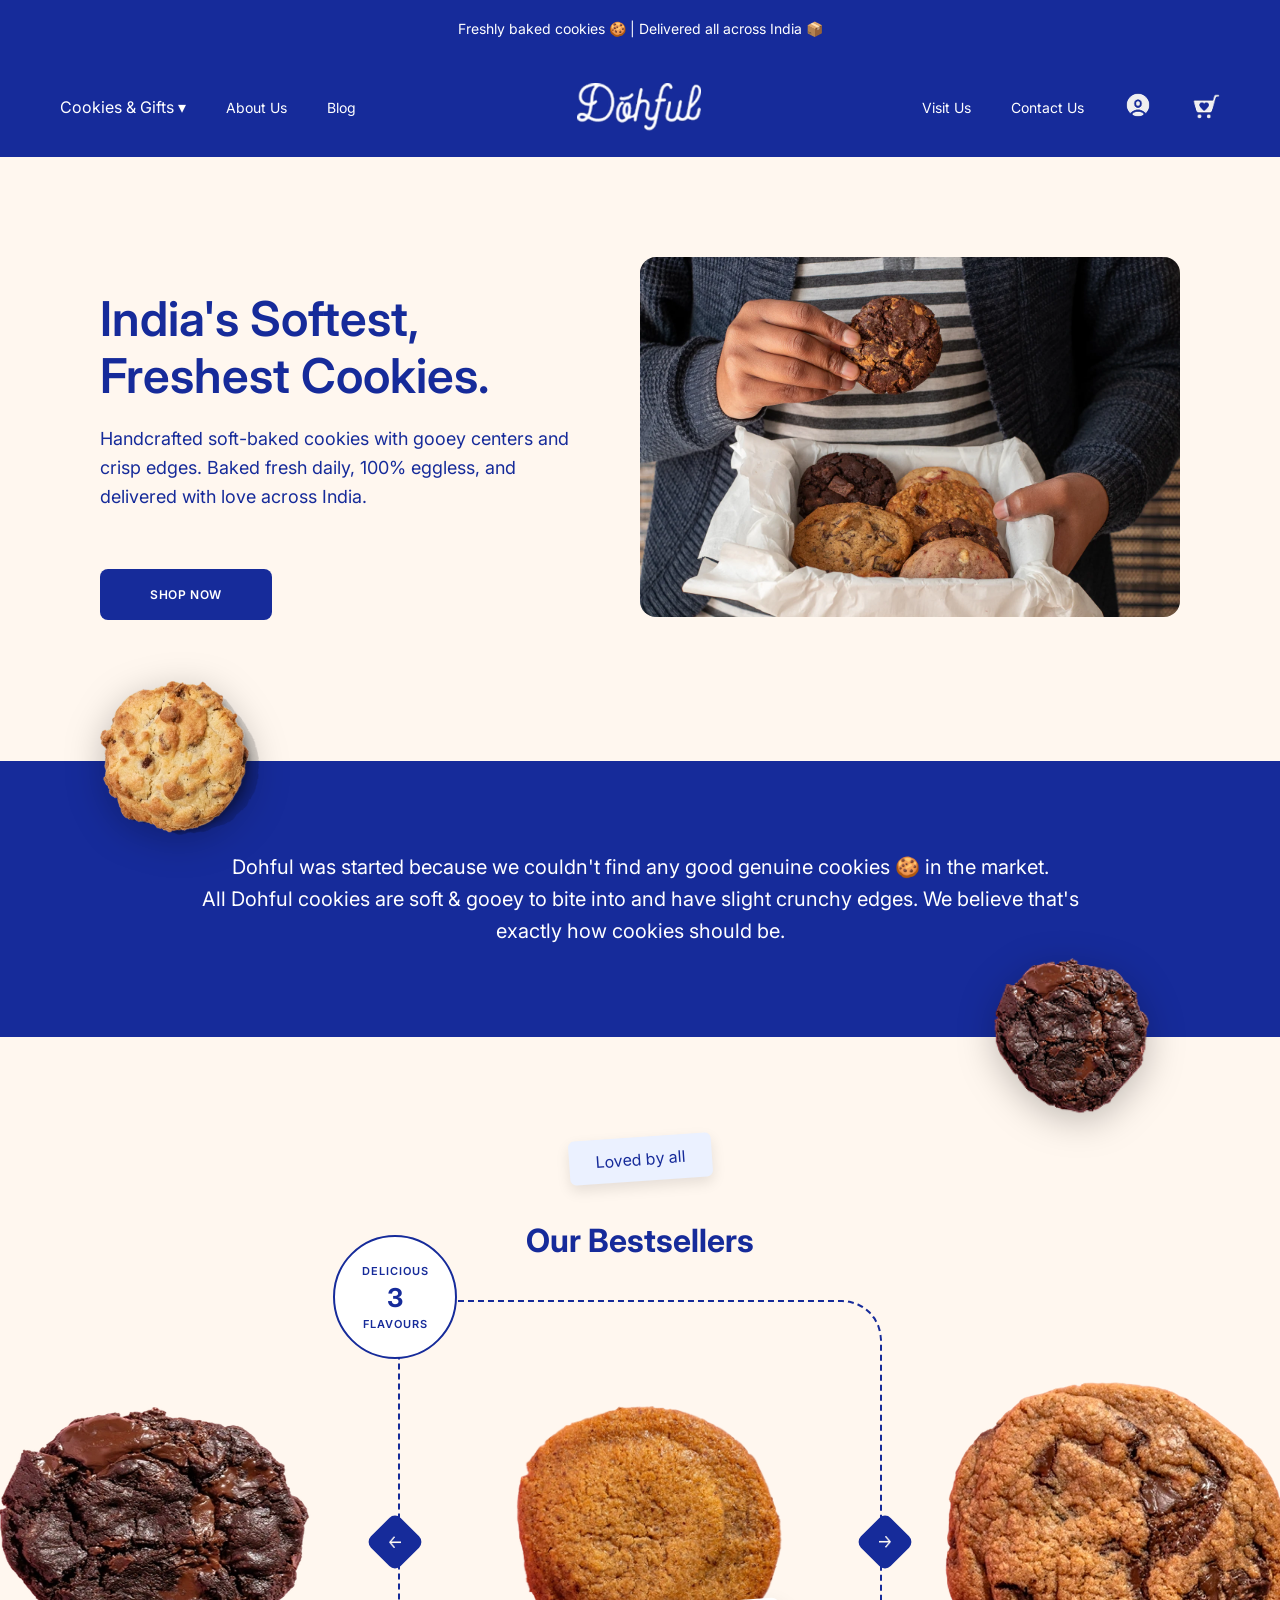
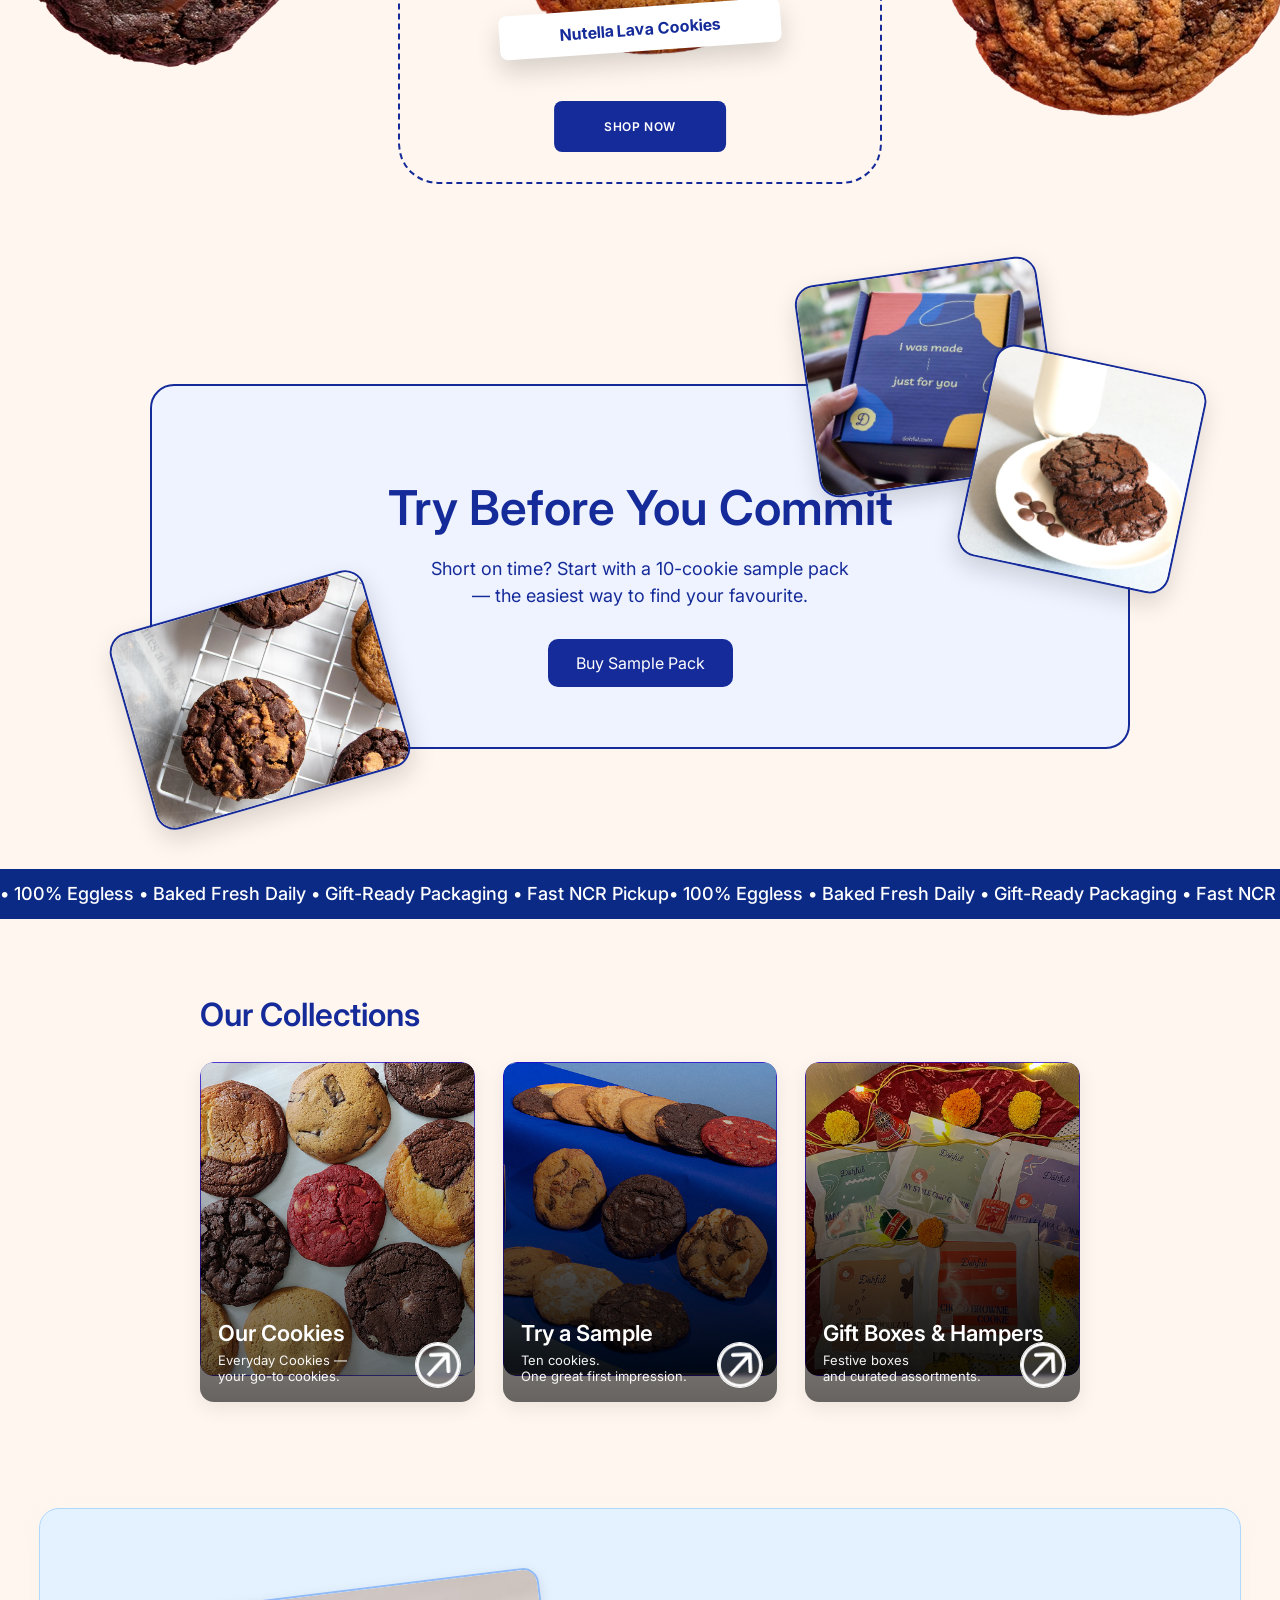
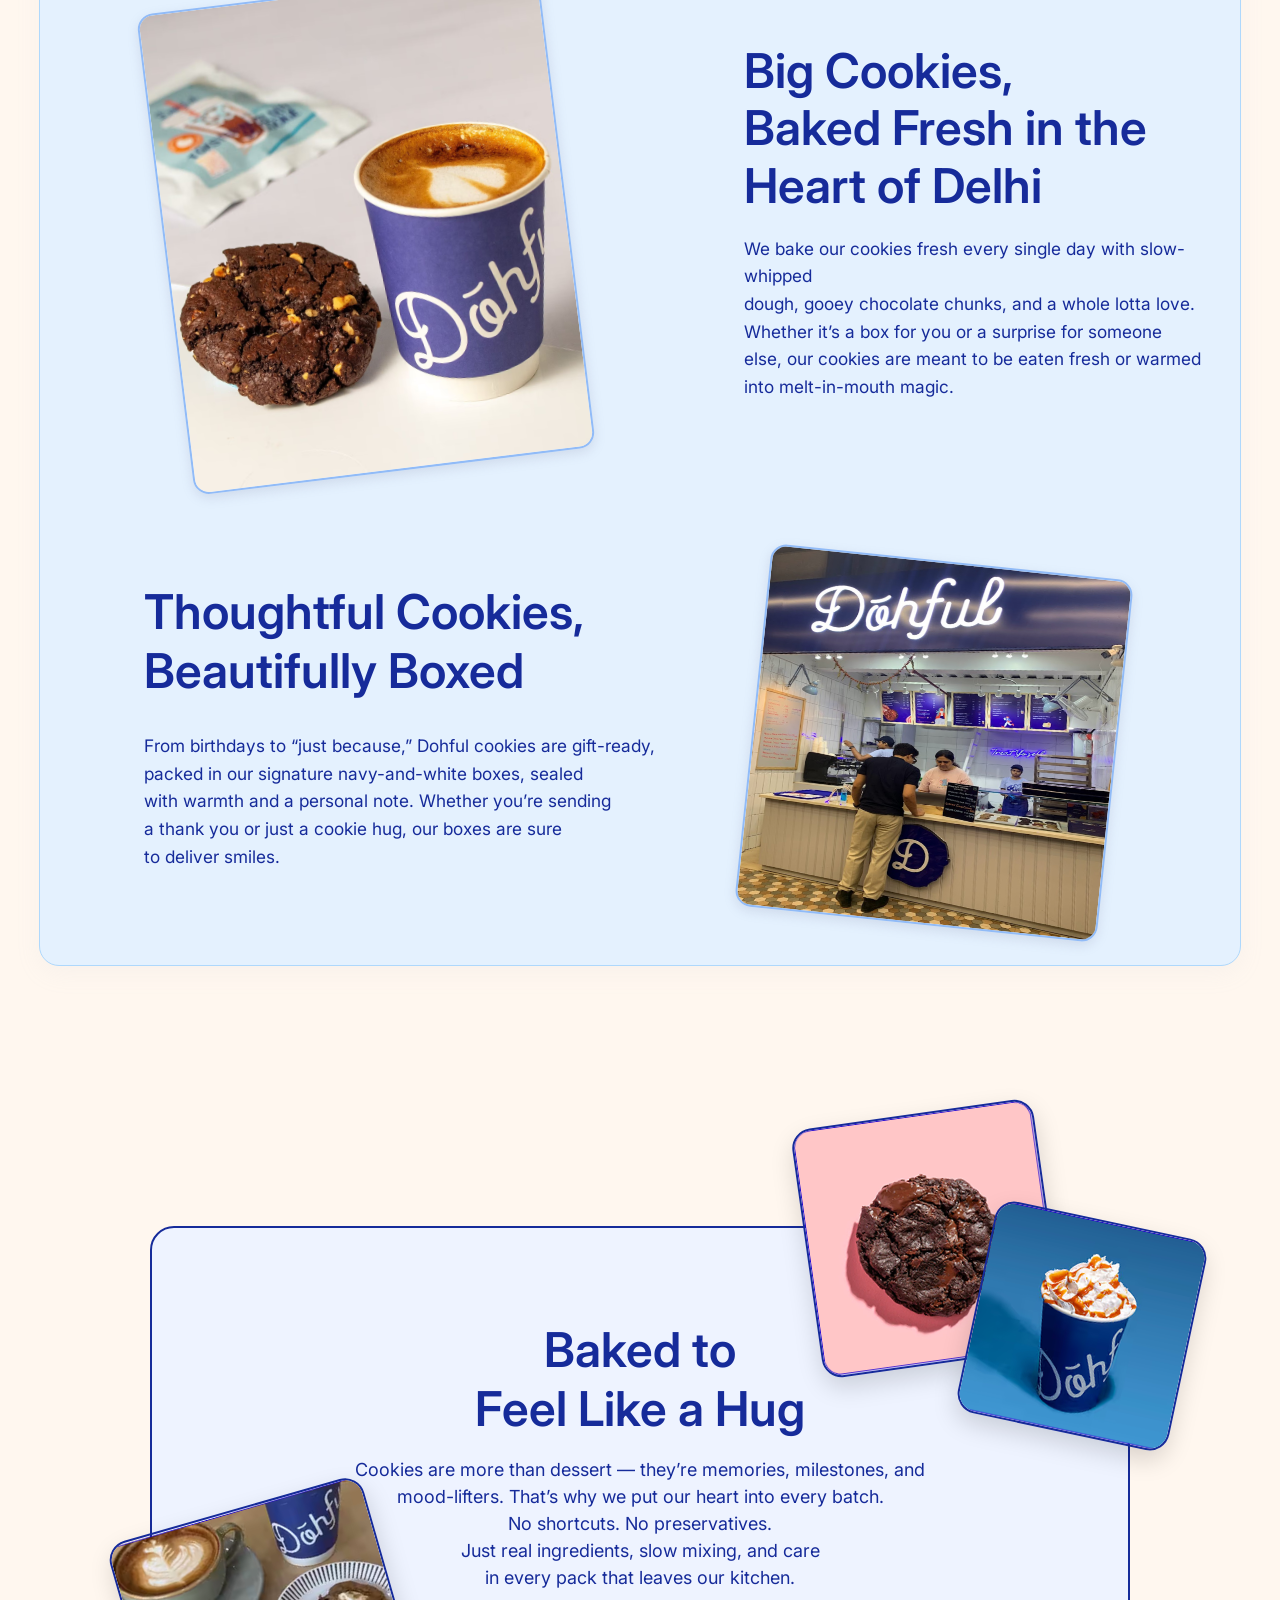
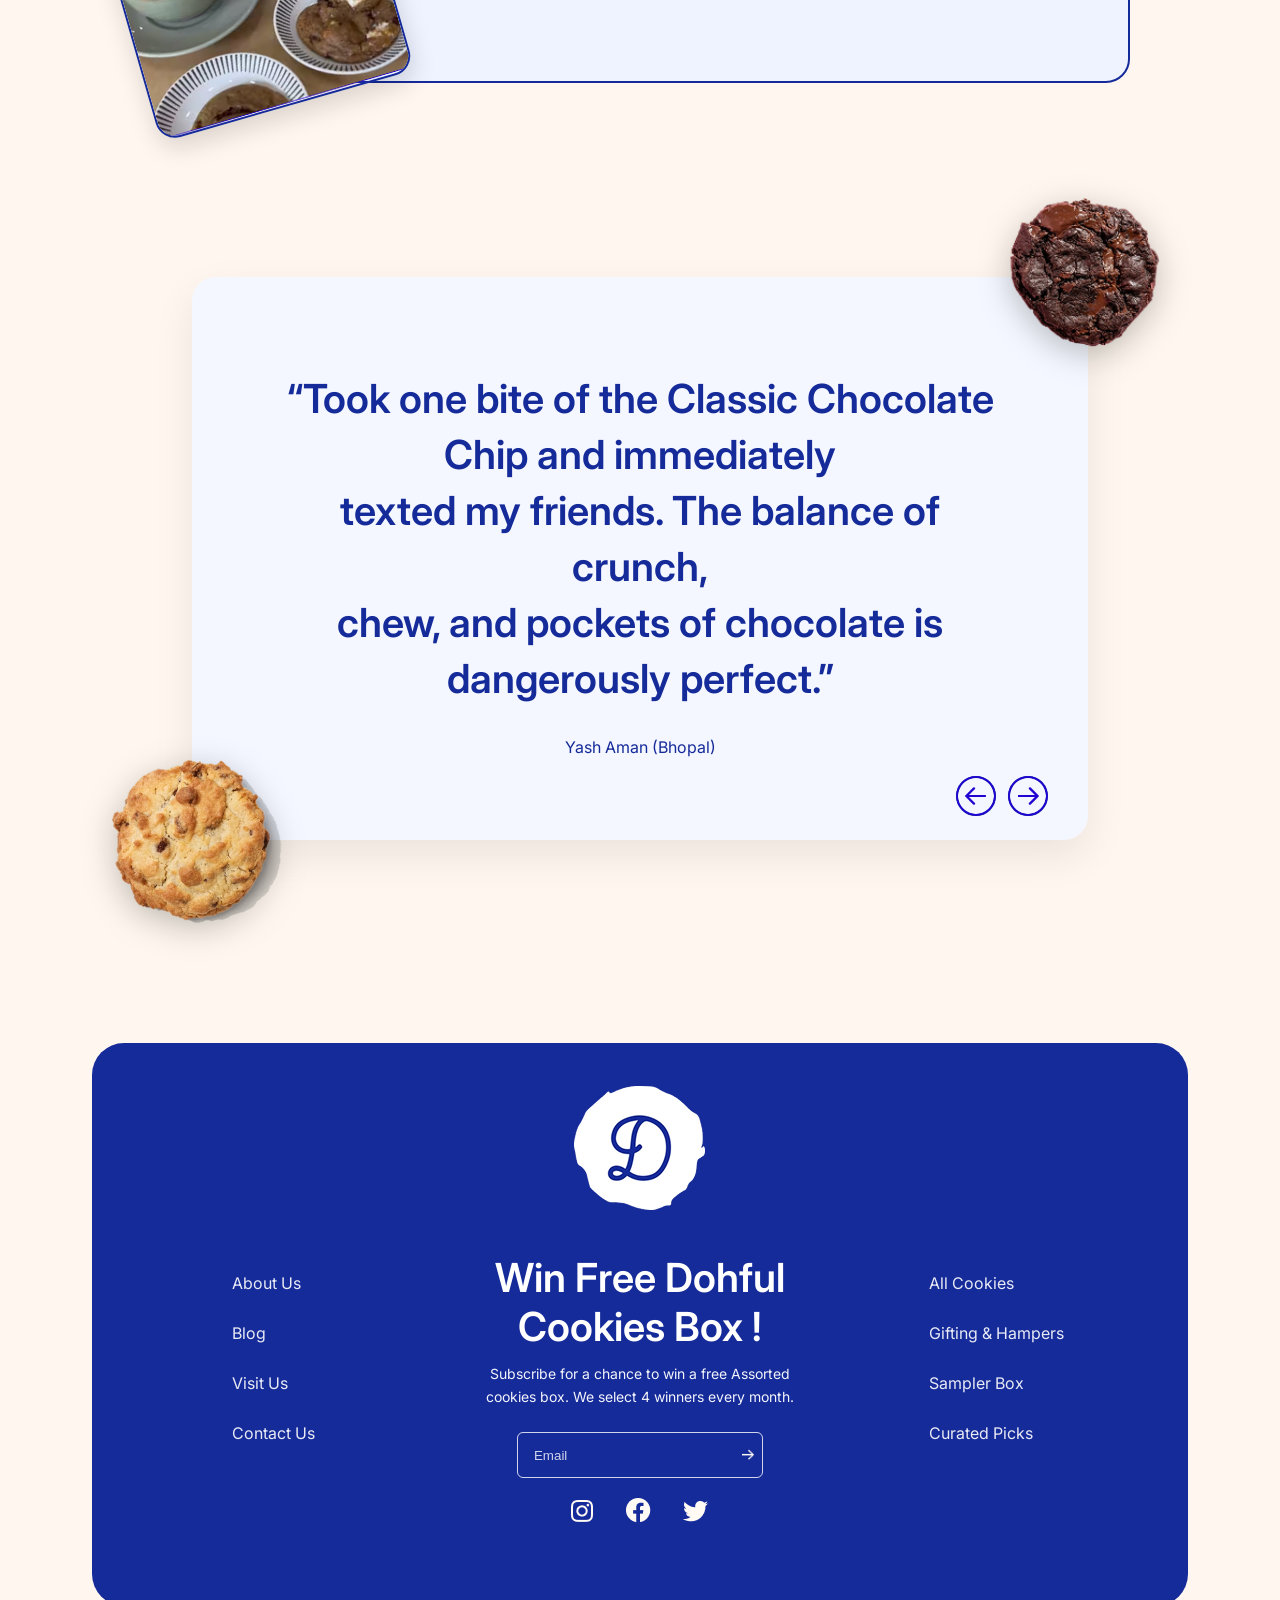
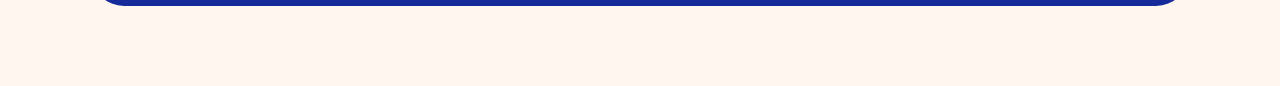
==== commit e8891581: "links added" ====
--- a/index.html
+++ b/index.html
@@ -21,7 +21,7 @@
         <nav class="navbar">
             <ul class="nav-menu">
                 <li class="dropdown">
-                    <a href="#">Cookies & Gifts ▾</a>
+                     <p class="mega-icon">Cookies & Gifts ▾</p>
 
                     <div class="mega-menu">
                         <div class="mega-inner">
@@ -94,7 +94,7 @@
                 crisp edges. Baked fresh daily, 100% eggless, and
                 delivered with love across India.
             </p>
-            <a href="everyday-cookies.html" class="shop-btn">Shop Now</a>
+            <a href="all-cookies.html" class="shop-btn">Shop Now</a>
         </div>
 
         <div class="hero-right">
@@ -208,7 +208,7 @@
                 <div class="col-overlay"></div>
                 <div class="col-meta">
                     <h4>Our Cookies</h4>
-                    <p>Everyday Cookies — your go-to cookies.</p>
+                    <p>Everyday Cookies &mdash; <br/> your go-to cookies.</p>
                 </div>
 
                 <!-- SMALL ARROW — replace src -->
@@ -224,7 +224,7 @@
                 <div class="col-overlay"></div>
                 <div class="col-meta">
                     <h4>Try a Sample</h4>
-                    <p>Ten cookies. One great first impression.</p>
+                    <p>Ten cookies. <br/> One great first impression.</p>
                 </div>
 
                 <!-- SMALL ARROW -->
@@ -240,7 +240,7 @@
                 <div class="col-overlay"></div>
                 <div class="col-meta">
                     <h4>Gift Boxes & Hampers</h4>
-                    <p>Festive boxes and curated assortments.</p>
+                    <p>Festive boxes <br/> and curated assortments.</p>
                 </div>
 
                 <!-- SMALL ARROW -->
@@ -361,14 +361,14 @@
 
     <div class="page-wrapper">
 
-        <footer class="footer-card">
+         <footer class="footer-card">
 
             <!-- LEFT GRID -->
             <ul class="footer-links">
-                <li><a href="#">About Us</a></li>
-                <li><a href="#">Blog</a></li>
-                <li><a href="#">Visit Us</a></li>
-                <li><a href="#">Contact Us</a></li>
+                <li><a href="about.html">About Us</a></li>
+                <li><a href="blog.html">Blog</a></li>
+                <li><a href="visit-us.html">Visit Us</a></li>
+                <li><a href="contact-us.html">Contact Us</a></li>
             </ul>
 
             <!-- CENTER GRID -->
@@ -394,24 +394,23 @@
                 </form>
 
                 <div class="footer-socials">
-                    <a href="https://www.instagram.com/dohfulcookies/?hl=en" class="insta"><img src="./images/insta.png"
-                            alt="Instagram"></a>
+                    <a href="https://www.instagram.com/dohfulcookies/?hl=en" class="insta"><img src="./images/insta.png" alt="Instagram"></a>
                     <a href="https://www.facebook.com/dohful/"><img src="./images/fb.png" alt="Facebook"></a>
-                    <a href="https://x.com/dohfulcookies?lang=en" class="twitter"><img src="./images/twitter.png"
-                            alt="Twitter"></a>
+                    <a href="https://x.com/dohfulcookies?lang=en" class="twitter"><img src="./images/twitter.png" alt="Twitter"></a>
                 </div>
 
             </div>
 
             <!-- RIGHT GRID -->
             <ul class="footer-links">
-                <li><a href="#">All Cookies</a></li>
-                <li><a href="#">Gifting & Hampers</a></li>
-                <li><a href="#">Sampler Box</a></li>
-                <li><a href="#">Curated Picks</a></li>
+                <li><a href="all-cookies.html">All Cookies</a></li>
+                <li><a href="gifts-and-hampers.html">Gifting & Hampers</a></li>
+                <li><a href="sampler-pack.html">Sampler Box</a></li>
+                <li><a href="assorted-picks.html">Curated Picks</a></li>
             </ul>
 
         </footer>
+
 
     </div>
 
--- a/styles.css
+++ b/styles.css
@@ -26,6 +26,9 @@
     padding: 20px 60px;
 }
 
+.mega-icon:hover{
+  cursor: pointer;
+}
 
 .logo {
     font-family: 'Pacifico', cursive;
